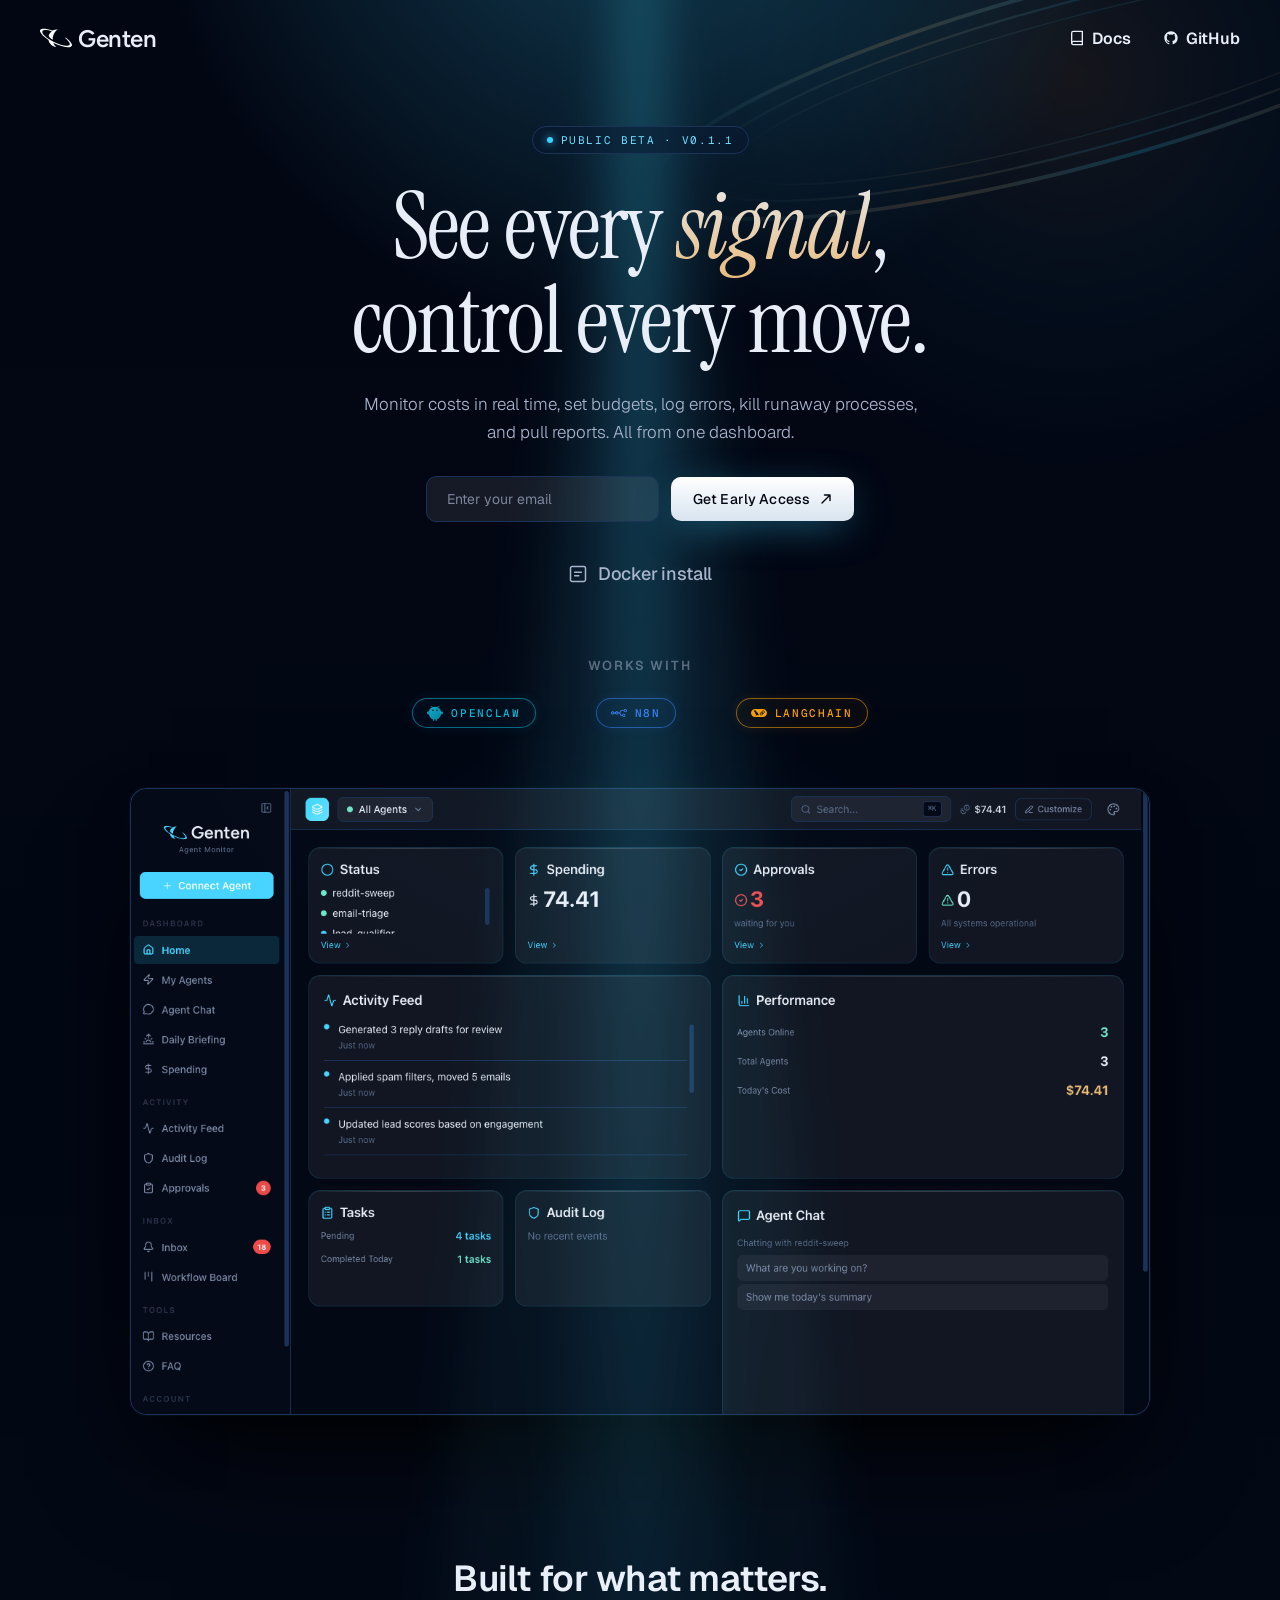
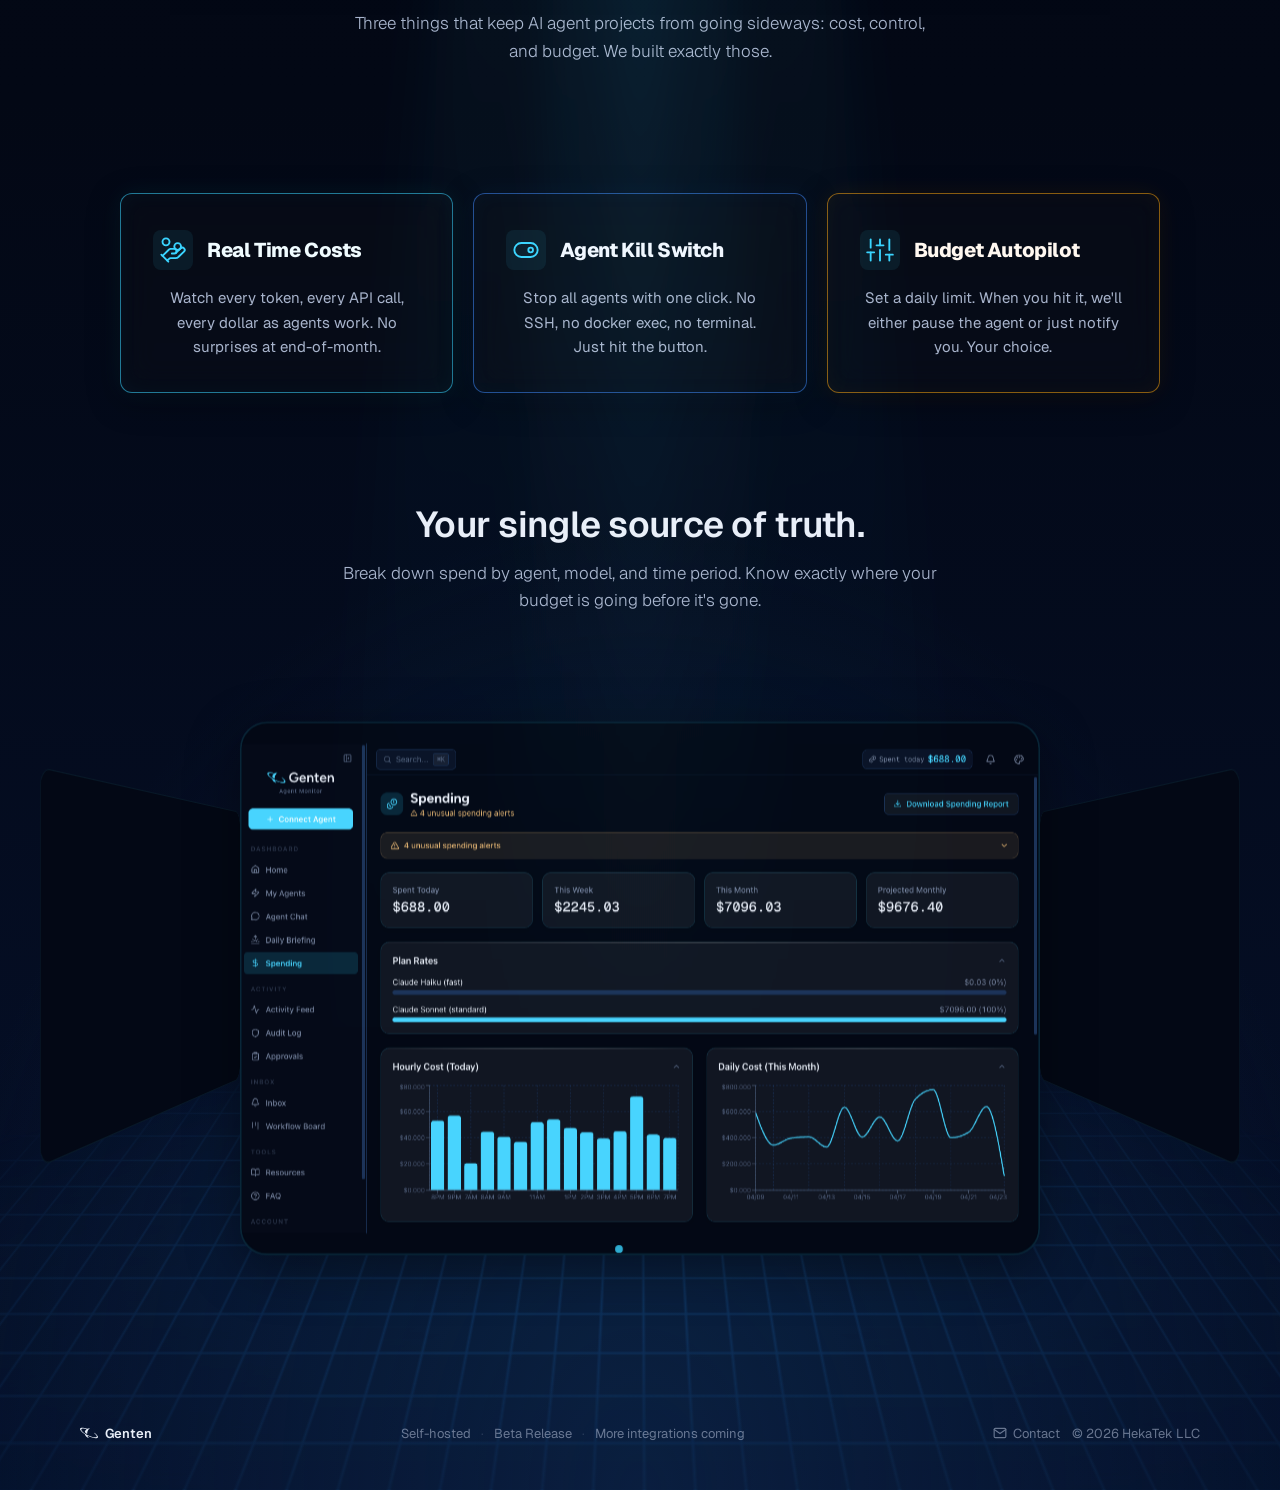
==== index.html @ 30e19d70 "Add docs page with guide picker and update navigation - Create docs.html with framework-style pill n" ====
<!doctype html>
<html lang="en">
  <head>
    <meta charset="utf-8" />
    <title>Genten | Real-Time Monitoring for AI Agents</title>
    <meta name="viewport" content="width=device-width,initial-scale=1" />
    <link rel="icon" type="image/x-icon" href="/assets/favicons/favicon.ico" />
    <link
      rel="icon"
      type="image/png"
      sizes="16x16"
      href="/assets/favicons/favicon-16x16.png"
    />
    <link
      rel="icon"
      type="image/png"
      sizes="32x32"
      href="/assets/favicons/favicon-32x32.png"
    />
    <link
      rel="apple-touch-icon"
      sizes="180x180"
      href="/assets/favicons/apple-touch-icon.png"
    />
    <link rel="preconnect" href="https://fonts.googleapis.com" />
    <link rel="preconnect" href="https://fonts.gstatic.com" crossorigin />
    <link
      href="https://fonts.googleapis.com/css2?family=Instrument+Serif:ital@0;1&family=Geist:wght@300;400;500;600;700&family=Geist+Mono:wght@400;500&family=Figtree:wght@400;500;600;700&display=swap"
      rel="stylesheet"
    />
    <link rel="stylesheet" href="grid-bg.css" />
    <link rel="stylesheet" href="style.css" />
  </head>
  <body>
    <div class="theme-switcher" role="tablist" aria-label="Color theme">
      <button data-theme="" class="active">
        <span class="swatch" style="background: #3ad4ff; color: #3ad4ff"></span
        >Midnight
      </button>
      <button data-theme="auroral">
        <span class="swatch" style="background: #6ee7c8; color: #6ee7c8"></span
        >Auroral
      </button>
      <button data-theme="solstice">
        <span class="swatch" style="background: #d99a4a; color: #d99a4a"></span
        >Solstice
      </button>
      <button data-theme="helios">
        <span class="swatch" style="background: #f5d547; color: #f5d547"></span
        >Helios
      </button>
      <button data-theme="terracotta">
        <span class="swatch" style="background: #c2542e; color: #c2542e"></span
        >Terracotta
      </button>
      <button data-theme="cassini">
        <span class="swatch" style="background: #0f2340; color: #0f2340"></span
        >Cassini
      </button>
      <span class="tw-div"></span>
      <button data-theme="cosmic">
        <span class="swatch" style="background: #a78bff; color: #a78bff"></span
        >Cosmic
      </button>
      <button data-theme="nebula">
        <span class="swatch" style="background: #f04bb8; color: #f04bb8"></span
        >Nebula
      </button>
      <button data-theme="twilight">
        <span class="swatch" style="background: #c7b5ff; color: #c7b5ff"></span
        >Twilight
      </button>
      <button data-theme="uv">
        <span class="swatch" style="background: #b026ff; color: #b026ff"></span
        >UV
      </button>
      <button data-theme="royal">
        <span class="swatch" style="background: #8a4fc8; color: #8a4fc8"></span
        >Royal
      </button>
    </div>

    <div class="stage genten-stage">
      <!-- Saturn with rings, upper right -->
      <div
        class="saturn"
        aria-hidden="true"
        style="
          opacity: var(--saturn-opacity, 0.1);
          transform: scale(var(--saturn-scale, 1));
          transform-origin: top right;
        "
      >
        <svg viewBox="0 0 800 800" fill="none">
          <defs>
            <radialGradient id="saturnBody" cx="0.42" cy="0.38" r="0.62">
              <stop offset="0%" stop-color="var(--warm)" stop-opacity="0.95" />
              <stop
                offset="55%"
                stop-color="var(--saturn-ring)"
                stop-opacity="0.55"
              />
              <stop
                offset="100%"
                stop-color="var(--saturn-ring)"
                stop-opacity="0.05"
              />
            </radialGradient>
            <radialGradient id="saturnShade" cx="0.7" cy="0.65" r="0.6">
              <stop offset="0%" stop-color="#000" stop-opacity="0.55" />
              <stop offset="100%" stop-color="#000" stop-opacity="0" />
            </radialGradient>
            <radialGradient id="saturnGlow" cx="0.5" cy="0.5" r="0.5">
              <stop offset="0%" stop-color="var(--warm)" stop-opacity="0.35" />
              <stop
                offset="60%"
                stop-color="var(--saturn-ring)"
                stop-opacity="0.12"
              />
              <stop
                offset="100%"
                stop-color="var(--saturn-ring)"
                stop-opacity="0"
              />
            </radialGradient>
            <linearGradient id="ringGrad" x1="0" x2="1" y1="0" y2="0">
              <stop
                offset="0%"
                stop-color="var(--saturn-ring)"
                stop-opacity="0"
              />
              <stop offset="30%" stop-color="var(--warm)" stop-opacity="0.75" />
              <stop
                offset="55%"
                stop-color="var(--saturn-ring)"
                stop-opacity="0.85"
              />
              <stop offset="78%" stop-color="var(--warm)" stop-opacity="0.55" />
              <stop
                offset="100%"
                stop-color="var(--saturn-ring)"
                stop-opacity="0"
              />
            </linearGradient>
            <clipPath id="ringBack">
              <rect x="0" y="0" width="800" height="400" />
            </clipPath>
            <clipPath id="ringFront">
              <rect x="0" y="400" width="800" height="400" />
            </clipPath>
          </defs>

          <!-- soft atmospheric glow behind everything -->
          <circle cx="400" cy="400" r="320" fill="url(#saturnGlow)" />

          <!-- rings only, no planet body -->
          <g
            style="
              transform: rotate(var(--ring-tilt, -22deg));
              transform-origin: 400px 400px;
            "
          >
            <ellipse
              cx="400"
              cy="400"
              rx="340"
              ry="70"
              stroke="url(#ringGrad)"
              stroke-width="3"
              fill="none"
            />
            <ellipse
              cx="400"
              cy="400"
              rx="305"
              ry="58"
              stroke="url(#ringGrad)"
              stroke-width="1.8"
              fill="none"
              opacity="0.75"
            />
            <ellipse
              cx="400"
              cy="400"
              rx="275"
              ry="46"
              stroke="url(#ringGrad)"
              stroke-width="1.2"
              fill="none"
              opacity="0.55"
            />
          </g>
        </svg>
      </div>

      <!-- Tweaks panel -->
      <div id="tweaks-panel" style="display: none">
        <div class="tw-head">
          <span>Tweaks</span>
          <span class="tw-close" id="tw-close">×</span>
        </div>
        <div class="tw-body">
          <label
            >Saturn size
            <input
              type="range"
              id="tw-saturn-scale"
              min="0.4"
              max="1.8"
              step="0.05"
            />
            <span class="tw-val" id="tw-saturn-scale-v"></span>
          </label>
          <label
            >Saturn opacity
            <input
              type="range"
              id="tw-saturn-opacity"
              min="0"
              max="1"
              step="0.05"
            />
            <span class="tw-val" id="tw-saturn-opacity-v"></span>
          </label>
          <label
            >Saturn position X
            <input type="range" id="tw-saturn-x" min="-50" max="20" step="1" />
            <span class="tw-val" id="tw-saturn-x-v"></span>
          </label>
          <label
            >Saturn position Y
            <input type="range" id="tw-saturn-y" min="-50" max="20" step="1" />
            <span class="tw-val" id="tw-saturn-y-v"></span>
          </label>
          <label
            >Ring tilt
            <input
              type="range"
              id="tw-saturn-tilt"
              min="-45"
              max="10"
              step="1"
            />
            <span class="tw-val" id="tw-saturn-tilt-v"></span>
          </label>
          <label
            >Grid density (px)
            <input type="range" id="tw-grid-size" min="14" max="48" step="2" />
            <span class="tw-val" id="tw-grid-size-v"></span>
          </label>
          <label
            >Grid glow
            <input type="range" id="tw-grid-glow" min="0" max="1" step="0.05" />
            <span class="tw-val" id="tw-grid-glow-v"></span>
          </label>
          <label
            >Light rays
            <input type="range" id="tw-rays" min="0" max="1" step="0.05" />
            <span class="tw-val" id="tw-rays-v"></span>
          </label>
          <label
            >Headline text
            <input type="text" id="tw-headline" />
          </label>
        </div>
      </div>

      <!-- Light rays from above -->
      <svg
        class="rays"
        viewBox="0 0 1400 800"
        preserveAspectRatio="none"
        aria-hidden="true"
      >
        <defs>
          <linearGradient id="ray" x1="0.5" y1="0" x2="0.5" y2="1">
            <stop
              offset="0%"
              stop-color="var(--ray-color)"
              stop-opacity="0.38"
            />
            <stop
              offset="40%"
              stop-color="var(--ray-color)"
              stop-opacity="0.18"
            />
            <stop
              offset="80%"
              stop-color="var(--ray-color)"
              stop-opacity="0.04"
            />
            <stop
              offset="100%"
              stop-color="var(--ray-color)"
              stop-opacity="0"
            />
          </linearGradient>
          <radialGradient id="raySource" cx="0.5" cy="0" r="0.35">
            <stop
              offset="0%"
              stop-color="var(--ray-color)"
              stop-opacity="0.55"
            />
            <stop
              offset="100%"
              stop-color="var(--ray-color)"
              stop-opacity="0"
            />
          </radialGradient>
          <filter id="rayBlur"><feGaussianBlur stdDeviation="22" /></filter>
        </defs>
        <!-- top-of-sky glow source -->
        <rect x="0" y="0" width="1400" height="400" fill="url(#raySource)" />
        <!-- broad beam fanning down and outward -->
        <g filter="url(#rayBlur)">
          <polygon
            points="700,-40 380,820 1020,820"
            fill="url(#ray)"
            opacity="0.75"
          />
          <polygon points="700,-40 560,820 840,820" fill="url(#ray)" />
          <polygon
            points="700,-40 660,820 740,820"
            fill="url(#ray)"
            opacity="0.9"
          />
        </g>
      </svg>

      <!-- Grid floor (from grid-bg.css) -->
      <div class="genten-horizon"></div>
      <div class="genten-floor">
        <div class="genten-floor-grid"></div>
      </div>

      <nav>
        <div class="brand">
          <span class="brand-mark">
            <svg
              role="img"
              viewBox="0 0 24 24"
              xmlns="http://www.w3.org/2000/svg"
              aria-label="Genten"
            >
              <title>Saturn</title>
              <path
                fill="currentColor"
                d="M19.039 11.459c.001.015.022.244.03.407.006.113 0 .29 0 .3.003 0 .029.023.03.024 1.428 1.17 2.943 2.767 3.204 3.94.073.325.056.618-.072.868-.152.293-.439.503-.834.638-2.046.7-6.925-.642-10.907-2.609-2.845-1.406-5.342-3.081-7.032-4.719-1.57-1.523-1.995-2.71-1.59-3.427.155-.271.42-.472.776-.609 1.299-.507 3.788-.152 6.239.579-1.16.866-1.968 2.034-2.342 3.202l-.001.007a.051.051 0 0 1-.001.006c-.115 1.07 1.434 2.47 3 3.25-.002-.006.084.032.084.026-.002-.006-.015-.109-.017-.113-.366-2.66 1.648-6.64 3.765-7.513.136-.056.254-.09.27-.095l-.273-.027c-.074-.006-.148-.013-.228-.015a7.464 7.464 0 0 0-.272-.01 6.443 6.443 0 0 0-3.4.892C5.378 5.057 2.383 4.892 1.13 5.31c-.497.167-.833.418-1 .751-.174.35-.175.79-.002 1.306.57 1.704 3.058 4.032 6.211 6.099.457 2.407 2.615 4.875 5.703 5.204l.142.015a.278.278 0 0 1 .05 0 6.618 6.618 0 0 0-.173-.132c-.955-.736-1.813-1.949-2.107-3l.185.093.143.07c4.985 2.465 10.215 3.72 12.53 2.947.519-.174.9-.418 1.075-.768.167-.335.139-.78-.029-1.278-.436-1.3-2.304-3.284-4.675-5.052a5.003 5.003 0 0 0-.145-.107"
              />
            </svg>
          </span>
          Genten
        </div>
        <button
          class="nav-hamburger"
          id="nav-hamburger"
          aria-label="Toggle menu"
          onclick="
            document.getElementById('nav-links').classList.toggle('open')
          "
        >
          <svg
            width="20"
            height="20"
            viewBox="0 0 24 24"
            fill="none"
            stroke="currentColor"
            stroke-width="2"
            stroke-linecap="round"
          >
            <line x1="3" y1="6" x2="21" y2="6" />
            <line x1="3" y1="12" x2="21" y2="12" />
            <line x1="3" y1="18" x2="21" y2="18" />
          </svg>
        </button>
        <div class="nav-links" id="nav-links">
          <a href="docs.html" class="nav-link">
            <svg
              width="16"
              height="16"
              viewBox="0 0 24 24"
              fill="none"
              stroke="currentColor"
              stroke-width="2"
              stroke-linecap="round"
              stroke-linejoin="round"
            >
              <path d="M4 19.5A2.5 2.5 0 0 1 6.5 17H20" />
              <path
                d="M6.5 2H20v20H6.5A2.5 2.5 0 0 1 4 19.5v-15A2.5 2.5 0 0 1 6.5 2z"
              />
            </svg>
            Docs
          </a>
          <a href="https://github.com/HekaTekNYC" class="nav-link">
            <svg width="16" height="16" viewBox="0 0 24 24" fill="currentColor">
              <path
                d="M12 2C6.477 2 2 6.484 2 12.017c0 4.425 2.865 8.18 6.839 9.504.5.092.682-.217.682-.483 0-.237-.008-.868-.013-1.703-2.782.605-3.369-1.343-3.369-1.343-.454-1.158-1.11-1.466-1.11-1.466-.908-.62.069-.608.069-.608 1.003.07 1.531 1.032 1.531 1.032.892 1.53 2.341 1.088 2.91.832.092-.647.35-1.088.636-1.338-2.22-.253-4.555-1.113-4.555-4.951 0-1.093.39-1.988 1.029-2.688-.103-.253-.446-1.272.098-2.65 0 0 .84-.27 2.75 1.026A9.564 9.564 0 0 1 12 6.844a9.59 9.59 0 0 1 2.504.337c1.909-1.296 2.747-1.027 2.747-1.027.546 1.379.202 2.398.1 2.651.64.7 1.028 1.595 1.028 2.688 0 3.848-2.339 4.695-4.566 4.943.359.309.678.92.678 1.855 0 1.338-.012 2.419-.012 2.747 0 .268.18.58.688.482A10.02 10.02 0 0 0 22 12.017C22 6.484 17.522 2 12 2z"
              />
            </svg>
            GitHub
          </a>
        </div>
      </nav>

      <section class="hero">
        <div class="eyebrow">
          <span class="pulse"></span>
          <span>Public Beta · v0.1.1</span>
        </div>
        <h1>See every <em>signal</em>,<br />control every move.</h1>
        <p class="sub">
          Monitor costs in real time, set budgets, log errors, kill runaway
          processes, and pull reports. All from one dashboard.
        </p>
        <div class="cta-row" id="waitlist">
          <form class="waitlist-form" onsubmit="handleWaitlistSubmit(event)">
            <div class="waitlist-row">
              <input
                type="email"
                placeholder="Enter your email"
                required
                class="waitlist-input"
                id="waitlist-email"
              />
              <button type="submit" class="btn btn-primary">
                Get Early Access
                <svg width="12" height="12" viewBox="0 0 12 12" fill="none">
                  <path
                    d="M2 10L10 2M10 2H4.5M10 2V7.5"
                    stroke="currentColor"
                    stroke-width="1.4"
                    stroke-linecap="round"
                  />
                </svg>
              </button>
            </div>
            <a href="/install/" class="btn-secondary-install">
              <svg
                width="14"
                height="14"
                viewBox="0 0 24 24"
                fill="none"
                stroke="currentColor"
                stroke-width="1.8"
                stroke-linecap="round"
                stroke-linejoin="round"
              >
                <rect x="3" y="3" width="18" height="18" rx="2" />
                <path d="M8 10h8M8 14h5" />
              </svg>
              Docker install
            </a>
          </form>
        </div>

        <!-- Frameworks -->
        <div class="frameworks">
          <p class="frameworks-label">WORKS WITH</p>
          <div class="frameworks-pills">
            <div class="framework-pill framework-pill--cyan">
              <svg
                class="framework-pill-icon"
                viewBox="0 0 24 24"
                xmlns="http://www.w3.org/2000/svg"
              >
                <defs>
                  <linearGradient
                    gradientUnits="userSpaceOnUse"
                    id="claw-g0"
                    x1="-.659"
                    x2="27.023"
                    y1=".458"
                    y2="22.855"
                  >
                    <stop stop-color="var(--claw-start, #FF4D4D)" />
                    <stop offset="1" stop-color="var(--claw-end, #991B1B)" />
                  </linearGradient>
                  <linearGradient
                    gradientUnits="userSpaceOnUse"
                    id="claw-g1"
                    x1="0"
                    x2="4.311"
                    y1="9.672"
                    y2="14.949"
                  >
                    <stop stop-color="var(--claw-start, #FF4D4D)" />
                    <stop offset="1" stop-color="var(--claw-end, #991B1B)" />
                  </linearGradient>
                  <linearGradient
                    gradientUnits="userSpaceOnUse"
                    id="claw-g2"
                    x1="19.385"
                    x2="24.399"
                    y1="9.953"
                    y2="14.462"
                  >
                    <stop stop-color="var(--claw-start, #FF4D4D)" />
                    <stop offset="1" stop-color="var(--claw-end, #991B1B)" />
                  </linearGradient>
                </defs>
                <path
                  d="M12 2.568c-6.33 0-9.495 5.275-9.495 9.495 0 4.22 3.165 8.44 6.33 9.494v2.11h2.11v-2.11s1.055.422 2.11 0v2.11h2.11v-2.11c3.165-1.055 6.33-5.274 6.33-9.494S18.33 2.568 12 2.568z"
                  fill="url(#claw-g0)"
                />
                <path
                  d="M3.56 9.953C.396 8.898-.66 11.008.396 13.118c1.055 2.11 3.164 1.055 4.22-1.055.632-1.477 0-2.11-1.056-2.11z"
                  fill="url(#claw-g1)"
                />
                <path
                  d="M20.44 9.953c3.164-1.055 4.22 1.055 3.164 3.165-1.055 2.11-3.164 1.055-4.22-1.055-.632-1.477 0-2.11 1.056-2.11z"
                  fill="url(#claw-g2)"
                />
                <path
                  d="M5.507 1.875c.476-.285 1.036-.233 1.615.037.577.27 1.223.774 1.937 1.488a.316.316 0 01-.447.447c-.693-.693-1.279-1.138-1.757-1.361-.475-.222-.795-.205-1.022-.069a.317.317 0 01-.326-.542zM16.877 1.913c.58-.27 1.14-.323 1.616-.038a.317.317 0 01-.326.542c-.227-.136-.547-.153-1.022.069-.478.223-1.064.668-1.756 1.361a.316.316 0 11-.448-.447c.714-.714 1.36-1.218 1.936-1.487z"
                  fill="var(--claw-start, #FF4D4D)"
                />
                <path
                  d="M8.835 9.109a1.266 1.266 0 100-2.532 1.266 1.266 0 000 2.532zM15.165 9.109a1.266 1.266 0 100-2.532 1.266 1.266 0 000 2.532z"
                  fill="#050810"
                />
                <path
                  d="M9.046 8.16a.527.527 0 100-1.056.527.527 0 000 1.055zM15.376 8.16a.527.527 0 100-1.055.527.527 0 000 1.054z"
                  fill="#00E5CC"
                />
              </svg>
              <span>OpenClaw</span>
            </div>
            <div class="framework-pill framework-pill--blue">
              <svg
                class="framework-pill-icon"
                viewBox="0 0 24 24"
                fill="currentColor"
                xmlns="http://www.w3.org/2000/svg"
              >
                <path
                  fill-rule="evenodd"
                  clip-rule="evenodd"
                  d="M24 8.4c0 1.325-1.102 2.4-2.462 2.4-1.146 0-2.11-.765-2.384-1.8h-3.436c-.602 0-1.115.424-1.214 1.003l-.101.592a2.38 2.38 0 01-.8 1.405c.412.354.704.844.8 1.405l.1.592A1.222 1.222 0 0015.719 15h.975c.273-1.035 1.237-1.8 2.384-1.8 1.36 0 2.461 1.075 2.461 2.4S20.436 18 19.078 18c-1.147 0-2.11-.765-2.384-1.8h-.975c-1.204 0-2.23-.848-2.428-2.005l-.101-.592a1.222 1.222 0 00-1.214-1.003H10.97c-.308.984-1.246 1.7-2.356 1.7-1.11 0-2.048-.716-2.355-1.7H4.817c-.308.984-1.246 1.7-2.355 1.7C1.102 14.3 0 13.225 0 11.9s1.102-2.4 2.462-2.4c1.183 0 2.172.815 2.408 1.9h1.337c.236-1.085 1.225-1.9 2.408-1.9 1.184 0 2.172.815 2.408 1.9h.952c.601 0 1.115-.424 1.213-1.003l.102-.592c.198-1.157 1.225-2.005 2.428-2.005h3.436c.274-1.035 1.238-1.8 2.384-1.8C22.898 6 24 7.075 24 8.4zm-1.23 0c0 .663-.552 1.2-1.232 1.2-.68 0-1.23-.537-1.23-1.2 0-.663.55-1.2 1.23-1.2.68 0 1.231.537 1.231 1.2zM2.461 13.1c.68 0 1.23-.537 1.23-1.2 0-.663-.55-1.2-1.23-1.2-.68 0-1.231.537-1.231 1.2 0 .663.55 1.2 1.23 1.2zm6.153 0c.68 0 1.231-.537 1.231-1.2 0-.663-.55-1.2-1.23-1.2-.68 0-1.231.537-1.231 1.2 0 .663.55 1.2 1.23 1.2zm10.462 3.7c.68 0 1.23-.537 1.23-1.2 0-.663-.55-1.2-1.23-1.2-.68 0-1.23.537-1.23 1.2 0 .663.55 1.2 1.23 1.2z"
                />
              </svg>
              <span>n8n</span>
            </div>
            <div class="framework-pill framework-pill--amber">
              <svg
                class="framework-pill-icon"
                viewBox="0 0 24 24"
                fill="currentColor"
                xmlns="http://www.w3.org/2000/svg"
              >
                <path
                  d="M6.0988 5.9175C2.7359 5.9175 0 8.6462 0 12s2.736 6.0825 6.0988 6.0825h11.8024C21.2641 18.0825 24 15.3538 24 12s-2.736-6.0825-6.0988-6.0825ZM5.9774 7.851c0.493 0.0124 1.02 0.2496 1.273 0.6228 0.3673 0.4592 0.4778 1.0668 0.8944 1.4932 0.5604 0.6118 1.199 1.1505 1.7161 1.802 0.4892 0.5954 0.8386 1.2937 1.1436 1.9975 0.1244 0.2335 0.1257 0.5202 0.31 0.7197 0.0908 0.1204 0.5346 0.4483 0.4383 0.5645 0.0555 0.1204 0.4702 0.286 0.3263 0.4027-0.1944 0.04-0.4129 0.0476-0.5616-0.1074-0.0549 0.126-0.183 0.0596-0.2819 0.0432a4 4 0 0 0-0.025 0.0736c-0.3288 0.0219-0.5754-0.3126-0.732-0.565-0.3111-0.168-0.6642-0.2702-0.982-0.446-0.0182 0.2895 0.0452 0.6485-0.231 0.8353-0.014 0.5565 0.8436 0.0656 0.9222 0.4804-0.061 0.0067-0.1286-0.0095-0.1774 0.0373-0.2239 0.2172-0.4805-0.1645-0.7385-0.007-0.3464 0.174-0.3808 0.3161-0.8096 0.352-0.0237-0.0359-0.0143-0.0592 0.0059-0.0811 0.1207-0.1399 0.1295-0.3046 0.3356-0.3643-0.2122-0.0334-0.3899 0.0833-0.5686 0.1757-0.2323 0.095-0.2304-0.2141-0.5878 0.0164-0.0396-0.0322-0.0208-0.0615 0.0018-0.0864 0.0908-0.1107 0.2102-0.127 0.345-0.1208-0.663-0.3686-0.9751 0.4507-1.2813 0.0432-0.092 0.0243-0.1265 0.1068-0.1845 0.1652-0.05-0.0548-0.0123-0.1212-0.0099-0.1857-0.0598-0.028-0.1356-0.041-0.1179-0.1366-0.1171-0.0395-0.1988 0.0295-0.286 0.0952-0.0787-0.0608 0.0532-0.1492 0.0776-0.2125 0.0702-0.1216 0.23-0.025 0.3111-0.1126 0.2306-0.1308 0.552 0.0814 0.8155 0.0455 0.203 0.0255 0.4544-0.1825 0.3526-0.39-0.2171-0.2767-0.179-0.6386-0.1839-0.9695-0.0268-0.1929-0.491-0.4382-0.6252-0.6462-0.1659-0.1873-0.295-0.4047-0.4243-0.6182-0.4666-0.9008-0.3198-2.0584-0.9077-2.8947-0.266 0.1466-0.6125 0.0774-0.8418-0.119-0.1238 0.1125-0.1292 0.2598-0.139 0.4161-0.297-0.2962-0.2593-0.8559-0.022-1.1855 0.0969-0.1302 0.2127-0.2373 0.342-0.3316 0.0292-0.0213 0.0391-0.0419 0.0385-0.0747 0.1174-0.5267 0.5764-0.7391 1.0694-0.7267m12.4071 0.46c0.5575 0 1.0806 0.2159 1.474 0.6082s0.61 0.9145 0.61 1.4704c0 0.556-0.2167 1.078-0.61 1.4698v0.0006l-0.902 0.8995a2.08 2.08 0 0 1-0.8597 0.5166l-0.0164 0.0047-0.0058 0.0164a2.05 2.05 0 0 1-0.474 0.7308l-0.9018 0.8995c-0.3934 0.3924-0.917 0.6083-1.4745 0.6083s-1.0806-0.216-1.474-0.6083c-0.813-0.8107-0.813-2.1294 0-2.9402l0.9019-0.8995a2.056 2.056 0 0 1 0.858-0.5143l0.017-0.0053 0.0058-0.0158a2.07 2.07 0 0 1 0.4752-0.7337l0.9018-0.8995c0.3934-0.3924 0.9171-0.6083 1.4745-0.6083zm0 0.8965a1.18 1.18 0 0 0-0.8388 0.3462l-0.9018 0.8995a1.181 1.181 0 0 0-0.3427 0.9252l0.0053 0.0572c0.0323 0.2652 0.149 0.5044 0.3374 0.6917 0.13 0.1296 0.2733 0.2114 0.4471 0.2686a0.9 0.9 0 0 1 0.014 0.1582 0.884 0.884 0 0 1-0.2609 0.6304l-0.0554 0.0554c-0.3013-0.1028-0.5525-0.253-0.7794-0.4792a2.06 2.06 0 0 1-0.5761-1.0968l-0.0099-0.0578-0.0461 0.0368a1.1 1.1 0 0 0-0.0876 0.0794l-0.9024 0.8995c-0.4623 0.461-0.4623 1.212 0 1.673 0.2311 0.2305 0.535 0.346 0.8394 0.3461 0.3043 0 0.6077-0.1156 0.8388-0.3462l0.9019-0.8995c0.4623-0.461 0.4623-1.2113 0-1.673a1.17 1.17 0 0 0-0.4367-0.2749 1 1 0 0 1-0.014-0.1611c0-0.2591 0.1023-0.505 0.2901-0.6923 0.3019 0.1028 0.57 0.2694 0.7962 0.495 0.3007 0.2999 0.4994 0.679 0.5756 1.0968l0.0105 0.0578 0.0455-0.0373a1.1 1.1 0 0 0 0.0887-0.0794l0.902-0.8996c0.4622-0.461 0.4628-1.2124 0-1.6735a1.18 1.18 0 0 0-0.8395-0.3462Zm-9.973 5.1567-0.0006 0.0006c-0.0793 0.3078-0.1048 0.8318-0.506 0.847-0.033 0.1776 0.1228 0.2445 0.2655 0.1874 0.141-0.0645 0.2081 0.0508 0.2557 0.1657 0.2177 0.0317 0.5394-0.0725 0.5516-0.3298-0.325-0.1867-0.4253-0.5418-0.5662-0.8709"
                />
              </svg>
              <span>LangChain</span>
            </div>
          </div>
        </div>
      </section>

      <!-- Dashboard Section -->
      <section class="dashboard-section fade-up">
        <div class="dashboard-wrap">
          <div class="dashboard">
            <img
              src="/assets/images/genten-home.png"
              alt="Genten Dashboard"
              style="
                width: 100%;
                height: auto;
                display: block;
                border-radius: 16px;
              "
            />
          </div>
        </div>
      </section>

      <!-- Features Section -->
      <section class="integrations-section fade-up">
        <h2>Built for what matters.</h2>
        <p class="section-sub">
          Three things that keep AI agent projects from going sideways: cost,
          control, and budget. We built exactly those.
        </p>

        <!-- Features -->
        <section class="features">
          <div class="features-inner">
            <div class="feature-card fade-up">
              <div class="feature-card-header">
                <div class="feature-card-icon">
                  <svg
                    width="28"
                    height="28"
                    viewBox="0 0 24 24"
                    fill="none"
                    stroke="currentColor"
                    stroke-width="1.6"
                    stroke-linecap="round"
                    stroke-linejoin="round"
                  >
                    <path
                      d="M11 15h2a2 2 0 1 0 0-4h-3c-.6 0-1.1.2-1.4.6L3 17"
                    />
                    <path
                      d="m7 21 1.6-1.4c.3-.4.8-.6 1.4-.6h4c1.1 0 2.1-.4 2.8-1.2l4.6-4.4a2 2 0 0 0-2.75-2.91l-4.2 3.9"
                    />
                    <path d="m2 16 6 6" />
                    <circle cx="16" cy="9" r="2.9" />
                    <circle cx="6" cy="5" r="3" />
                  </svg>
                </div>
                <h3>Real Time Costs</h3>
              </div>
              <p>
                Watch every token, every API call, every dollar as agents work.
                No surprises at end-of-month.
              </p>
            </div>
            <div class="feature-card fade-up">
              <div class="feature-card-header">
                <div class="feature-card-icon">
                  <svg
                    width="28"
                    height="28"
                    viewBox="0 0 24 24"
                    fill="none"
                    stroke="currentColor"
                    stroke-width="1.6"
                    stroke-linecap="round"
                    stroke-linejoin="round"
                  >
                    <rect width="20" height="12" x="2" y="6" rx="6" ry="6" />
                    <circle cx="16" cy="12" r="2" />
                  </svg>
                </div>
                <h3>Agent Kill Switch</h3>
              </div>
              <p>
                Stop all agents with one click. No SSH, no docker exec, no
                terminal. Just hit the button.
              </p>
            </div>
            <div class="feature-card fade-up">
              <div class="feature-card-header">
                <div class="feature-card-icon">
                  <svg
                    width="28"
                    height="28"
                    viewBox="0 0 24 24"
                    fill="none"
                    stroke="currentColor"
                    stroke-width="1.6"
                    stroke-linecap="round"
                    stroke-linejoin="round"
                  >
                    <line x1="4" y1="21" x2="4" y2="14" />
                    <line x1="4" y1="10" x2="4" y2="3" />
                    <line x1="12" y1="21" x2="12" y2="12" />
                    <line x1="12" y1="8" x2="12" y2="3" />
                    <line x1="20" y1="21" x2="20" y2="16" />
                    <line x1="20" y1="12" x2="20" y2="3" />
                    <line x1="1" y1="14" x2="7" y2="14" />
                    <line x1="9" y1="8" x2="15" y2="8" />
                    <line x1="17" y1="16" x2="23" y2="16" />
                  </svg>
                </div>
                <h3>Budget Autopilot</h3>
              </div>
              <p>
                Set a daily limit. When you hit it, we'll either pause the agent
                or just notify you. Your choice.
              </p>
            </div>
          </div>
        </section>
      </section>

      <!-- Spending Section + Carousel -->
      <section class="dashboard-section fade-up">
        <h2>Your single source of truth.</h2>
        <p class="section-sub">
          Break down spend by agent, model, and time period. Know exactly where
          your budget is going before it's gone.
        </p>
      </section>

      <!-- 3D Turntable Carousel -->
      <section class="turntable-section fade-up">
        <div class="turntable-scene">
          <div class="turntable" id="turntable">
            <div class="turntable-card" data-pos="0">
              <div class="turntable-face">
                <img
                  src="/assets/images/spending.png"
                  alt="Spending Dashboard"
                  style="
                    width: 100%;
                    height: 100%;
                    object-fit: contain;
                    border-radius: 16px;
                    display: block;
                    background: #030815;
                  "
                />
              </div>
            </div>
            <div class="turntable-card" data-pos="1">
              <div class="turntable-face">
                <div class="turntable-placeholder">
                  <svg
                    width="36"
                    height="36"
                    viewBox="0 0 24 24"
                    fill="none"
                    stroke="currentColor"
                    stroke-width="1.5"
                    stroke-linecap="round"
                    stroke-linejoin="round"
                  >
                    <polyline points="22 12 18 12 15 21 9 3 6 12 2 12" />
                  </svg>
                  <span>Cost Monitor</span>
                </div>
              </div>
            </div>
            <div class="turntable-card" data-pos="2">
              <div class="turntable-face">
                <div class="turntable-placeholder">
                  <svg
                    width="36"
                    height="36"
                    viewBox="0 0 24 24"
                    fill="none"
                    stroke="currentColor"
                    stroke-width="1.5"
                    stroke-linecap="round"
                    stroke-linejoin="round"
                  >
                    <rect width="20" height="12" x="2" y="6" rx="6" />
                    <circle cx="16" cy="12" r="2" />
                  </svg>
                  <span>Kill Switch</span>
                </div>
              </div>
            </div>
            <div class="turntable-card" data-pos="3">
              <div class="turntable-face">
                <div class="turntable-placeholder">
                  <svg
                    width="36"
                    height="36"
                    viewBox="0 0 24 24"
                    fill="none"
                    stroke="currentColor"
                    stroke-width="1.5"
                    stroke-linecap="round"
                    stroke-linejoin="round"
                  >
                    <path
                      d="M19 5c-1.5 0-2.8 1.4-3 2-3.5-1.5-11-.3-11 5 0 1.8 0 3 2 4.5V20h4v-2h3v2h4v-4c1-.5 1.7-1 2-2h2v-4h-2c0-1-.5-1.8-1-2.5V5z"
                    />
                  </svg>
                  <span>Budgets</span>
                </div>
              </div>
            </div>
          </div>
        </div>
        <div class="turntable-dots" id="turntable-dots">
          <span class="turntable-dot active"></span>
          <span class="turntable-dot"></span>
          <span class="turntable-dot"></span>
          <span class="turntable-dot"></span>
        </div>
      </section>

      <footer class="footer">
        <span class="footer-brand">
          <svg
            width="18"
            height="18"
            viewBox="0 0 24 24"
            xmlns="http://www.w3.org/2000/svg"
            style="flex-shrink: 0"
          >
            <path
              fill="currentColor"
              d="M19.039 11.459c.001.015.022.244.03.407.006.113 0 .29 0 .3.003 0 .029.023.03.024 1.428 1.17 2.943 2.767 3.204 3.94.073.325.056.618-.072.868-.152.293-.439.503-.834.638-2.046.7-6.925-.642-10.907-2.609-2.845-1.406-5.342-3.081-7.032-4.719-1.57-1.523-1.995-2.71-1.59-3.427.155-.271.42-.472.776-.609 1.299-.507 3.788-.152 6.239.579-1.16.866-1.968 2.034-2.342 3.202l-.001.007a.051.051 0 0 1-.001.006c-.115 1.07 1.434 2.47 3 3.25-.002-.006.084.032.084.026-.002-.006-.015-.109-.017-.113-.366-2.66 1.648-6.64 3.765-7.513.136-.056.254-.09.27-.095l-.273-.027c-.074-.006-.148-.013-.228-.015a7.464 7.464 0 0 0-.272-.01 6.443 6.443 0 0 0-3.4.892C5.378 5.057 2.383 4.892 1.13 5.31c-.497.167-.833.418-1 .751-.174.35-.175.79-.002 1.306.57 1.704 3.058 4.032 6.211 6.099.457 2.407 2.615 4.875 5.703 5.204l.142.015a.278.278 0 0 1 .05 0 6.618 6.618 0 0 0-.173-.132c-.955-.736-1.813-1.949-2.107-3l.185.093.143.07c4.985 2.465 10.215 3.72 12.53 2.947.519-.174.9-.418 1.075-.768.167-.335.139-.78-.029-1.278-.436-1.3-2.304-3.284-4.675-5.052a5.003 5.003 0 0 0-.145-.107"
            />
          </svg>
          Genten
        </span>
        <div class="footer-center">
          <span class="footer-proof-item">Self-hosted</span>
          <span class="proof-divider">·</span>
          <span class="footer-proof-item">Beta Release</span>
          <span class="proof-divider">·</span>
          <span class="footer-proof-item">More integrations coming</span>
        </div>
        <span class="footer-copyright">
          <a href="mailto:help@genten.io" class="footer-contact">
            <svg
              width="14"
              height="14"
              viewBox="0 0 24 24"
              fill="none"
              stroke="currentColor"
              stroke-width="2"
              stroke-linecap="round"
              stroke-linejoin="round"
              style="flex-shrink: 0"
            >
              <path
                d="M4 4h16c1.1 0 2 .9 2 2v12c0 1.1-.9 2-2 2H4c-1.1 0-2-.9-2-2V6c0-1.1.9-2 2-2z"
              />
              <polyline points="22,6 12,13 2,6" />
            </svg>
            Contact
          </a>
          © 2026 HekaTek LLC
        </span>
      </footer>
    </div>

    <!-- Source selection modal -->
    <div
      class="waitlist-modal-overlay"
      id="source-modal-overlay"
      onclick="closeSourceModal(event)"
    >
      <div class="waitlist-modal" onclick="event.stopPropagation()">
        <div class="waitlist-modal-title">One more thing</div>
        <div class="waitlist-modal-subtitle" style="margin-bottom: 24px">
          How did you hear about us?
        </div>
        <div class="source-options">
          <button class="source-option" data-value="Twitter/X">
            Twitter/X
          </button>
          <button class="source-option" data-value="LinkedIn">LinkedIn</button>
          <button class="source-option" data-value="Google Search">
            Google Search
          </button>
          <button class="source-option" data-value="Friend/Colleague">
            Friend/Colleague
          </button>
          <button class="source-option" data-value="Reddit">Reddit</button>
          <button class="source-option" data-value="The Multiverse">
            The Multiverse
          </button>
          <button class="source-option" data-value="Discord">Discord</button>
          <button class="source-option" data-value="Other">Other</button>
        </div>
      </div>
    </div>

    <!-- Waitlist confirmation modal -->
    <div
      class="waitlist-modal-overlay"
      id="waitlist-modal-overlay"
      onclick="closeWaitlistModal(event)"
    >
      <div class="waitlist-modal" onclick="event.stopPropagation()">
        <button
          class="waitlist-modal-close"
          onclick="closeWaitlistModal()"
          aria-label="Close"
        >
          ×
        </button>
        <div class="waitlist-modal-title">You're in.</div>
        <div class="waitlist-modal-subtitle">
          We'll reach out when Genten is ready. One email. No spam.
        </div>
      </div>
    </div>

    <script>
      let pendingEmail = ""

      // Waitlist form handler - just stores email and shows source modal
      async function handleWaitlistSubmit(event) {
        event.preventDefault()
        const form = event.target
        const emailInput = form.querySelector('input[type="email"]')
        const email = emailInput.value.trim()

        if (!email) return

        // Store email temporarily
        pendingEmail = email

        // Show source selection modal
        const sourceModal = document.getElementById("source-modal-overlay")
        sourceModal.classList.add("show")
      }

      // Handle source selection
      document.addEventListener("DOMContentLoaded", function () {
        const sourceOptions = document.querySelectorAll(".source-option")

        sourceOptions.forEach(option => {
          option.addEventListener("click", function () {
            const source = this.getAttribute("data-value")

            if (!pendingEmail) return

            // Close source modal
            const sourceModal = document.getElementById("source-modal-overlay")
            sourceModal.classList.remove("show")

            // Show confirmation modal immediately
            const confirmModal = document.getElementById(
              "waitlist-modal-overlay",
            )
            confirmModal.classList.add("show")

            // Send to Google Sheets in background (no await for instant UX)
            fetch(
              "https://script.google.com/macros/s/AKfycbwNUi6xKG_l1gHSt2Df2k5i-qvwGi2XUT68dWglXVYFn-7rMNOzX3DknAZcvCIEqAj8/exec",
              {
                method: "POST",
                mode: "no-cors",
                headers: {
                  "Content-Type": "application/json",
                },
                body: JSON.stringify({
                  email: pendingEmail,
                  source: source,
                }),
              },
            ).catch(error => {
              console.error("Waitlist signup error:", error)
            })

            // Clear form
            document.getElementById("waitlist-email").value = ""
            pendingEmail = ""
          })
        })
      })

      // Close source modal
      function closeSourceModal(event) {
        if (event && event.target.id !== "source-modal-overlay") {
          return
        }
        const modal = document.getElementById("source-modal-overlay")
        modal.classList.remove("show")
        // Clear pending email if they close without selecting
        pendingEmail = ""
      }

      // Close waitlist modal
      function closeWaitlistModal(event) {
        if (
          event &&
          event.target.id !== "waitlist-modal-overlay" &&
          event.target.className !== "waitlist-modal-close"
        ) {
          return
        }
        const modal = document.getElementById("waitlist-modal-overlay")
        modal.classList.remove("show")
      }

      // Tweakable defaults — host rewrites this block on save
      const TWEAK_DEFAULTS = /*EDITMODE-BEGIN*/ {
        saturnScale: 1,
        saturnOpacity: 0.25,
        saturnX: 0,
        saturnY: -2,
        saturnTilt: -15,
        gridSize: 18,
        gridGlow: 1.8,
        rays: 0.5,
        headline: "See every <em>signal</em>,<br/>control every move.",
      } /*EDITMODE-END*/

      const root = document.documentElement

      function applyTweaks(t) {
        root.style.setProperty("--saturn-scale", t.saturnScale)
        root.style.setProperty("--saturn-opacity", t.saturnOpacity)
        root.style.setProperty("--saturn-x", t.saturnX)
        root.style.setProperty("--saturn-y", t.saturnY)
        root.style.setProperty("--ring-tilt", t.saturnTilt + "deg")
        root.style.setProperty("--grid-size", t.gridSize + "px")
        root.style.setProperty("--grid-glow", t.gridGlow)
        root.style.setProperty("--rays-opacity", t.rays)
        const h1 = document.querySelector(".hero h1")
        if (h1 && h1.innerHTML !== t.headline) h1.innerHTML = t.headline
      }

      const tweaks = {...TWEAK_DEFAULTS}
      applyTweaks(tweaks)

      // theme switcher (existing)
      const buttons = document.querySelectorAll(".theme-switcher button")
      const saved = localStorage.getItem("genten-theme") || ""
      if (saved) root.setAttribute("data-theme", saved)
      buttons.forEach(b => {
        if ((b.getAttribute("data-theme") || "") === saved) {
          buttons.forEach(x => x.classList.remove("active"))
          b.classList.add("active")
        }
        b.addEventListener("click", () => {
          const t = b.getAttribute("data-theme") || ""
          if (t) root.setAttribute("data-theme", t)
          else root.removeAttribute("data-theme")
          localStorage.setItem("genten-theme", t)
          buttons.forEach(x => x.classList.remove("active"))
          b.classList.add("active")
        })
      })

      // Tweaks panel wiring
      const panel = document.getElementById("tweaks-panel")
      const fields = [
        {
          id: "tw-saturn-scale",
          key: "saturnScale",
          fmt: v => (+v).toFixed(2) + "×",
        },
        {
          id: "tw-saturn-opacity",
          key: "saturnOpacity",
          fmt: v => (+v).toFixed(2),
        },
        {id: "tw-saturn-x", key: "saturnX", fmt: v => v + "vw"},
        {id: "tw-saturn-y", key: "saturnY", fmt: v => v + "vw"},
        {id: "tw-saturn-tilt", key: "saturnTilt", fmt: v => v + "°"},
        {id: "tw-grid-size", key: "gridSize", fmt: v => v + "px"},
        {id: "tw-grid-glow", key: "gridGlow", fmt: v => (+v).toFixed(2)},
        {id: "tw-rays", key: "rays", fmt: v => (+v).toFixed(2)},
      ]

      function syncInputsFromState() {
        for (const f of fields) {
          const el = document.getElementById(f.id)
          const vl = document.getElementById(f.id + "-v")
          if (!el) continue
          el.value = tweaks[f.key]
          if (vl) vl.textContent = f.fmt(tweaks[f.key])
        }
        const h = document.getElementById("tw-headline")
        if (h) h.value = tweaks.headline
      }
      syncInputsFromState()

      for (const f of fields) {
        const el = document.getElementById(f.id)
        const vl = document.getElementById(f.id + "-v")
        if (!el) continue
        el.addEventListener("input", () => {
          tweaks[f.key] = parseFloat(el.value)
          if (vl) vl.textContent = f.fmt(tweaks[f.key])
          applyTweaks(tweaks)
          persist({[f.key]: tweaks[f.key]})
        })
      }
      const htxt = document.getElementById("tw-headline")
      if (htxt)
        htxt.addEventListener("input", () => {
          tweaks.headline = htxt.value
          applyTweaks(tweaks)
          persist({headline: tweaks.headline})
        })

      let persistTimer
      function persist(edits) {
        clearTimeout(persistTimer)
        persistTimer = setTimeout(() => {
          window.parent.postMessage({type: "__edit_mode_set_keys", edits}, "*")
        }, 200)
      }

      document.getElementById("tw-close").addEventListener("click", () => {
        panel.style.display = "none"
      })

      // Edit-mode protocol
      window.addEventListener("message", ev => {
        const d = ev.data
        if (!d || typeof d !== "object") return
        if (d.type === "__activate_edit_mode") {
          panel.style.display = "block"
        } else if (d.type === "__deactivate_edit_mode") {
          panel.style.display = "none"
        }
      })
      window.parent.postMessage({type: "__edit_mode_available"}, "*")
    </script>
    <script>
      // 3D Turntable Carousel
      ;(function () {
        const turntable = document.getElementById("turntable")
        const dots = document.querySelectorAll(".turntable-dot")
        const cards = document.querySelectorAll(".turntable-card")
        let current = 0

        function rotateTo(index) {
          current = ((index % 4) + 4) % 4
          turntable.style.transform = `translate(-50%, -50%) rotateY(${-current * 90}deg)`
          dots.forEach((d, i) => d.classList.toggle("active", i === current))
        }

        cards.forEach((card, i) => {
          card.addEventListener("click", () => rotateTo(i))
        })

        dots.forEach((dot, i) => {
          dot.addEventListener("click", () => rotateTo(i))
        })
      })()

      const observer = new IntersectionObserver(
        entries => {
          entries.forEach(entry => {
            if (entry.isIntersecting) {
              setTimeout(() => {
                entry.target.classList.add("visible")
              }, 80)
              observer.unobserve(entry.target)
            }
          })
        },
        {threshold: 0.15, rootMargin: "0px 0px -60px 0px"},
      )

      document.querySelectorAll(".fade-up").forEach(el => observer.observe(el))
    </script>
  </body>
</html>
---- grid-bg.css ----
/* Shared grid-floor backdrop — matches reference screenshot
   Deep navy-black top, cyan dot grid floor receding to horizon */

.genten-stage {
  position: relative;
  background:
    radial-gradient(
      ellipse 80% 45% at 50% 100%,
      var(--grid-halo, #0a1d3d) 0%,
      transparent 70%
    ),
    linear-gradient(
      180deg,
      var(--bg-top, #020613) 0%,
      var(--bg-mid, #030815) 55%,
      var(--bg-bot, #05102a) 100%
    );
  overflow: hidden;
  isolation: isolate;
}

/* receding dot-grid floor */
.genten-floor {
  position: absolute;
  left: 50%;
  bottom: 0;
  transform: translateX(-50%);
  width: 260vw;
  height: 62vh;
  perspective: 900px;
  perspective-origin: 50% -20%;
  pointer-events: none;
  z-index: 1;
  /* curved bowl silhouette */
  border-radius: 50% 50% 0 0 / 20% 20% 0 0;
  overflow: hidden;
}
.genten-floor::before {
  display: none;
}
.genten-floor-grid {
  position: absolute;
  inset: -20% -10% 0 -10%;
  transform: rotateX(68deg) translateZ(0);
  transform-origin: 50% 0%;
  /* grid lines only */
  background-image:
    linear-gradient(to right, var(--grid-line, #3af2ffff) 1.5px, transparent 1.5px),
    linear-gradient(to bottom, var(--grid-line, #3afcffff) 1.5px, transparent 1.5px);
  background-size:
    var(--grid-size, 40px) var(--grid-size, 40px),
    var(--grid-size, 40px) var(--grid-size, 40px);
  /* semicircular horizon fadeout + curved dome falloff */
  mask-image:
    radial-gradient(
      ellipse 20% 80% at 50% 100%,
      #000 0%,
      #000 20%,
      transparent 60%
    ),
    radial-gradient(
      ellipse 90% 120% at 50% -10%,
      #000 0%,
      #000 40%,
      transparent 92%
    );
  mask-composite: intersect;
  -webkit-mask-image:
    radial-gradient(
      ellipse 20% 80% at 50% 100%,
      #000 0%,
      #000 20%,
      transparent 60%
    ),
    radial-gradient(
      ellipse 90% 120% at 50% -10%,
      #000 0%,
      #000 40%,
      transparent 92%
    );
  -webkit-mask-composite: source-in;
  filter: drop-shadow(
    0 0 calc(var(--grid-glow, 1) * 4px) var(--grid-dot, #3af2ffdd)
  );
  opacity: calc(0.45 + var(--grid-glow, 1) * 0.35);
}

/* horizon line */
.genten-horizon {
  display: none;
}
---- style.css ----
:root {
  --ink: #02050f;
  --text: #e8eef8;
  --muted: #a8b4cc;
  --accent: #3ad4ff;
  --accent-soft: #6ae2ff;
  --warm: #e8b875;
  --surface: #0a1226;
  --surface-2: #050a18;
  --line: #1c3359;
  --line-active: #142646;
  --line-strong: #2a4778;
  --bg-top: #020613;
  --bg-mid: #030815;
  --bg-bot: #05102a;
  --grid-halo: #0a1d3d;
  --grid-dot: #3ad4ff;
  --grid-line: #1a6fb8dd;
  --horizon-glow: #0a2a5add;
  --ray-color: #3ad4ff;
  --saturn-ring: #3ad4ff;
  --btn-primary-bg: linear-gradient(180deg, #fff 0%, #d8e4f0 100%);
  --btn-primary-fg: #02050f;
}

* {
  box-sizing: border-box;
  margin: 0;
  padding: 0;
}
html,
body {
  background: var(--bg-top);
  color: var(--text);
  font-family: "Geist", system-ui, sans-serif;
  overflow-x: hidden;
  transition: background 0.4s;
}
body {
  min-height: 100vh;
}

.stage {
  min-height: 100vh;
  width: 100%;
}

/* Theme switcher */
.theme-switcher {
  display: none !important; /* Hidden */
  position: fixed;
  bottom: 20px;
  right: 20px;
  z-index: 100;
  gap: 6px;
  padding: 6px;
  background: rgba(5, 10, 24, 0.7);
  border: 1px solid var(--line);
  max-width: calc(100vw - 40px);
  overflow-x: auto;
  scrollbar-width: none;
  backdrop-filter: blur(12px);
  -webkit-backdrop-filter: blur(12px);
  border-radius: 8px;
}
.theme-switcher::-webkit-scrollbar {
  display: none;
}
.theme-switcher button {
  appearance: none;
  border: 1px solid transparent;
  background: transparent;
  color: var(--muted);
  font-family: "Geist Mono", monospace;
  font-size: 10px;
  letter-spacing: 0.1em;
  text-transform: uppercase;
  padding: 7px 12px;
  border-radius: 999px;
  cursor: pointer;
  display: inline-flex;
  align-items: center;
  gap: 6px;
  transition: all 0.18s;
}
.theme-switcher button:hover {
  color: var(--text);
}
.theme-switcher button.active {
  background: var(--line-active);
  color: var(--text);
  border-color: var(--line-strong);
}
.theme-switcher .swatch {
  width: 10px;
  height: 10px;
  border-radius: 50%;
  box-shadow: 0 0 6px currentColor;
}
.theme-switcher .tw-div {
  width: 1px;
  align-self: stretch;
  background: var(--line-strong);
  margin: 2px 4px;
  opacity: 0.6;
}

/* Light ray from above — subtle */
.rays {
  position: absolute;
  top: -5%;
  left: 50%;
  transform: translateX(-50%);
  width: 100%;
  min-width: 1400px;
  height: 90%;
  z-index: 2;
  pointer-events: none;
  opacity: var(--rays-opacity, 0.5);
  mix-blend-mode: screen;
}

/* Saturn arc — upper right, very faint */
.saturn {
  position: absolute;
  top: calc(-32vw + var(--saturn-y, 0) * 1vw);
  right: calc(-24vw + var(--saturn-x, 0) * 1vw);
  width: 80vw;
  height: 80vw;
  z-index: 1;
  pointer-events: none;
  opacity: 0.10;
}
.saturn svg {
  width: 100%;
  height: 100%;
  display: block;
}

/* Tweaks panel */
#tweaks-panel {
  position: fixed;
  top: 80px;
  right: 20px;
  width: 260px;
  background: rgba(10, 18, 38, 0.92);
  backdrop-filter: blur(20px);
  -webkit-backdrop-filter: blur(20px);
  border: 1px solid var(--line);
  border-radius: 10px;
  z-index: 200;
  font-family: "Geist", sans-serif;
  color: var(--text);
  box-shadow: 0 20px 60px -10px #000;
  max-height: calc(100vh - 120px);
  overflow-y: auto;
}
#tweaks-panel .tw-head {
  display: flex;
  justify-content: space-between;
  align-items: center;
  padding: 10px 14px;
  border-bottom: 1px solid var(--line);
  font-size: 11px;
  font-weight: 600;
  text-transform: uppercase;
  letter-spacing: 0.1em;
  color: var(--muted);
  position: sticky;
  top: 0;
  background: inherit;
}
#tweaks-panel .tw-close {
  cursor: pointer;
  font-size: 18px;
  line-height: 1;
  color: var(--muted);
  padding: 0 4px;
}
#tweaks-panel .tw-close:hover {
  color: var(--text);
}
#tweaks-panel .tw-body {
  padding: 12px 14px;
  display: flex;
  flex-direction: column;
  gap: 12px;
}
#tweaks-panel label {
  display: flex;
  flex-direction: column;
  gap: 4px;
  font-size: 11px;
  color: var(--muted);
  text-transform: uppercase;
  letter-spacing: 0.06em;
  position: relative;
}
#tweaks-panel input[type="range"] {
  width: 100%;
  accent-color: var(--accent);
}
#tweaks-panel input[type="text"] {
  width: 100%;
  padding: 6px 8px;
  background: var(--surface-2);
  border: 1px solid var(--line);
  border-radius: 4px;
  color: var(--text);
  font-family: "Geist", sans-serif;
  font-size: 12px;
  text-transform: none;
  letter-spacing: normal;
}
#tweaks-panel input[type="text"]:focus {
  outline: none;
  border-color: var(--accent);
}
#tweaks-panel .tw-val {
  position: absolute;
  top: 0;
  right: 0;
  color: var(--text);
  font-family: "Geist Mono", monospace;
  font-size: 10px;
}

/* Nav */
nav {
  position: relative;
  z-index: 20;
  display: flex;
  align-items: center;
  justify-content: space-between;
  padding: 22px 40px;
  max-width: 1400px;
  margin: 0 auto;
}
.nav-links {
  display: flex;
  align-items: center;
  gap: 32px;
}

.nav-hamburger {
  display: none;
  background: none;
  border: none;
  color: var(--text);
  cursor: pointer;
  padding: 4px;
}

@media (max-width: 640px) {
  nav {
    position: relative;
    background: rgb(6, 12, 26);
    backdrop-filter: blur(16px);
    padding: 18px 24px;
  }

  .nav-hamburger {
    display: flex;
  }

  .nav-links {
    position: absolute;
    top: 100%;
    left: 0;
    right: 0;
    flex-direction: column;
    align-items: flex-start;
    gap: 0;
    background: rgb(6, 12, 26);
    backdrop-filter: blur(16px);
    border-bottom: 1px solid #1c3359;
    overflow: hidden;
    max-height: 0;
    transition: max-height 0.3s ease, padding 0.3s ease;
    padding: 0 24px;
  }

  .nav-links.open {
    max-height: 300px;
    padding: 8px 24px 20px;
  }

  .nav-link {
    width: 100%;
    padding: 14px 0;
    border-bottom: 1px solid rgba(28, 51, 89, 0.5);
    font-size: 15px;
  }

  .nav-link:last-child {
    border-bottom: none;
  }
}

.nav-link {
  display: flex;
  align-items: center;
  gap: 7px;
  font-size: 16px;
  font-weight: 600;
  color: var(--muted);
  text-decoration: none;
  transition: color 0.2s;
}

.nav-link:hover {
  color: var(--text);
}

.brand {
  display: flex;
  align-items: center;
  gap: 6px;
  font-family: "Figtree", sans-serif;
  font-size: 24px;
  font-weight: 600;
  letter-spacing: -0.02em;
  color: var(--text);
}
.brand-mark {
  width: 32px;
  height: 32px;
}
.brand-mark svg {
  width: 100%;
  height: 100%;
  display: block;
  color: #ffffff;
}
.nav-links a {
  color: inherit;
  text-decoration: none;
  transition: color 0.2s;
}
.nav-links a:hover {
  color: var(--text);
}
.nav-cta {
  display: inline-flex;
  align-items: center;
  gap: 8px;
  padding: 8px 18px;
  border: 1px solid #1c3359;
  border-radius: 999px;
  background: rgba(10, 24, 48, 0.4);
  color: var(--text);
  font-size: 13px;
  font-weight: 500;
  text-decoration: none;
  backdrop-filter: blur(10px);
  transition: all 0.2s;
}
.nav-cta:hover {
  border-color: #3ad4ff88;
  background: rgba(15, 40, 80, 0.6);
}

/* Hero */
.hero {
  position: relative;
  z-index: 100;
  max-width: 1200px;
  margin: 0 auto;
  padding: 50px 40px 0;
  text-align: center;
}
.eyebrow {
  display: inline-flex;
  align-items: center;
  gap: 8px;
  padding: 6px 14px;
  border-radius: 999px;
  background: rgba(10, 24, 48, 0.55);
  border: 1px solid #1c3359;
  font-family: "Geist Mono", monospace;
  font-size: 11px;
  letter-spacing: 0.15em;
  text-transform: uppercase;
  color: var(--accent-soft);
  backdrop-filter: blur(10px);
}
.eyebrow .pulse {
  width: 6px;
  height: 6px;
  border-radius: 50%;
  background: var(--accent);
  box-shadow: 0 0 8px var(--accent);
  animation: pulse 2s ease-in-out infinite;
}
@keyframes pulse {
  0%,
  100% {
    opacity: 1;
    transform: scale(1);
  }
  50% {
    opacity: 0.4;
    transform: scale(0.7);
  }
}

h1 {
  font-family: "Instrument Serif", serif;
  font-weight: 400;
  font-size: clamp(48px, 7.2vw, 100px);
  line-height: 1.02;
  letter-spacing: -0.02em;
  margin: 26px auto 0;
  max-width: 14ch;
  text-wrap: balance;
}
h1 em {
  font-style: italic;
  background: linear-gradient(180deg, var(--text) 0%, var(--warm) 100%);
  -webkit-background-clip: text;
  background-clip: text;
  -webkit-text-fill-color: transparent;
}
.sub {
  margin: 22px auto 0;
  max-width: 52ch;
  font-size: 17px;
  line-height: 1.65;
  color: var(--muted);
  font-weight: 300;
}
.cta-row {
  margin: 30px auto 0;
  display: inline-flex;
  align-items: center;
  gap: 14px;
}
.waitlist-form {
  display: flex;
  flex-direction: column;
  align-items: center;
  gap: 12px;
}
.waitlist-row {
  display: flex;
  align-items: center;
  gap: 12px;
  flex-wrap: wrap;
  justify-content: center;
}

.waitlist-input {
  padding: 13px 20px;
  border-radius: 10px;
  font-size: 14px;
  font-weight: 400;
  font-family: inherit;
  background: rgba(255, 255, 255, 0.08);
  border: 1px solid #1c3359;
  color: var(--text);
  outline: none;
  transition: all 0.2s;
  flex: 1;
  min-width: 0;
  width: 100%;
  max-width: 320px;
}
.waitlist-input::placeholder {
  color: var(--muted);
  opacity: 0.7;
}
.waitlist-input:focus {
  border-color: var(--accent);
  background: rgba(255, 255, 255, 0.12);
  box-shadow: 0 0 0 3px rgba(58, 212, 255, 0.1);
}
select.waitlist-input {
  padding-right: 40px;
  appearance: none;
  background-image: url("data:image/svg+xml,%3Csvg width='12' height='8' viewBox='0 0 12 8' fill='none' xmlns='http://www.w3.org/2000/svg'%3E%3Cpath d='M1 1L6 6L11 1' stroke='%237c8aa6' stroke-width='1.5' stroke-linecap='round' stroke-linejoin='round'/%3E%3C/svg%3E");
  background-repeat: no-repeat;
  background-position: right 16px center;
  cursor: pointer;
}
.waitlist-hint {
  margin: 16px auto 0;
  font-size: 13px;
  color: var(--muted);
  text-align: center;
}

.btn {
  display: inline-flex;
  align-items: center;
  gap: 10px;
  padding: 13px 22px;
  border-radius: 10px;
  font-size: 14px;
  font-weight: 500;
  letter-spacing: 0.01em;
  text-decoration: none;
  cursor: pointer;
  border: none;
  font-family: inherit;
  transition: all 0.2s;
}
.btn-primary {
  background: var(--btn-primary-bg);
  color: var(--btn-primary-fg);
  box-shadow:
    0 1px 0 rgba(255, 255, 255, 0.6) inset,
    0 10px 40px -10px #3ad4ff88;
}
.btn-primary:hover {
  transform: translateY(-1px);
  box-shadow:
    0 1px 0 rgba(255, 255, 255, 0.6) inset,
    0 14px 50px -10px #3ad4ffaa;
}
.btn-ghost {
  background: transparent;
  color: var(--text);
  border: 1px solid #1c3359;
}
.btn-ghost:hover {
  border-color: #3ad4ff77;
  background: rgba(15, 40, 80, 0.4);
}

.btn-secondary-install {
  display: inline-flex;
  align-items: center;
  gap: 10px;
  margin-top: 28px;
  font-size: 18px;
  font-weight: 500;
  color: var(--muted);
  text-decoration: none;
  transition: color 0.2s;
  letter-spacing: -0.01em;
}
.btn-secondary-install svg {
  width: 20px;
  height: 20px;
}
.btn-secondary-install:hover {
  color: var(--text);
}

.hero-badges {
  display: flex;
  align-items: center;
  justify-content: center;
  gap: 16px;
  margin-top: 8px;
}

.hero-badge {
  display: inline-flex;
  align-items: center;
  gap: 5px;
  font-size: 11px;
  color: var(--muted);
  opacity: 0.5;
  letter-spacing: 0.04em;
}

.coords {
  margin: 28px auto 0;
  display: flex;
  justify-content: center;
  gap: 24px;
  font-family: "Geist Mono", monospace;
  font-size: 10px;
  letter-spacing: 0.2em;
  text-transform: uppercase;
  color: #4a5a78;
}
.coords span::before {
  content: "◆ ";
  color: var(--accent);
}
.coords span {
  font-family: "Geist Mono", monospace;
}

/* Dashboard floats on grid */
.dashboard-wrap {
  font-family: Geist;
  position: relative;
  z-index: 10;
  max-width: 1100px;
  margin: 60px auto 0;
  padding: 0 40px 40px;
}
.dashboard-wrap::before {
  content: '';
  position: absolute;
  top: -60px;
  left: 50%;
  transform: translateX(-50%);
  width: 700px;
  height: 350px;
  background: radial-gradient(
    ellipse closest-side,
    var(--accent, #3ad4ff) 0%,
    transparent 70%
  );
  opacity: 0.12;
  pointer-events: none;
  z-index: -1;
  filter: blur(60px);
}
.dashboard {
  position: relative;
  border-radius: 16px;
  overflow: hidden;
  background: linear-gradient(180deg, #0a1226 0%, #050a18 100%);
  border: 1px solid #1c3359;
  box-shadow:
    0 0 0 1px #3ad4ff0a,
    0 20px 50px -20px #00000088,
    0 60px 120px -40px #000;
}
.dashboard::before {
  content: "";
  position: absolute;
  inset: 0;
  background: radial-gradient(
    ellipse 80% 100% at 50% -20%,
    #3ad4ff08,
    transparent 60%
  );
  pointer-events: none;
  z-index: 1;
}

.db-top {
  display: flex;
  align-items: center;
  gap: 10px;
  padding: 12px 16px;
  border-bottom: 1px solid #1c3359;
}
.db-top .dot {
  width: 10px;
  height: 10px;
  border-radius: 50%;
}
.db-top .dot:nth-child(1) {
  background: #ff5f56;
  opacity: 0.7;
}
.db-top .dot:nth-child(2) {
  background: #ffbd2e;
  opacity: 0.7;
}
.db-top .dot:nth-child(3) {
  background: #27c93f;
  opacity: 0.7;
}
.db-url {
  margin-left: 16px;
  font-family: "Geist Mono", monospace;
  font-size: 11px;
  color: #6a7a96;
  padding: 4px 10px;
  background: #0a1226;
  border-radius: 5px;
  flex: 1;
  max-width: 320px;
}

.db-body {
  display: grid;
  grid-template-columns: 200px 1fr;
  min-height: 480px;
}
.db-sidebar {
  border-right: 1px solid #1c3359;
  padding: 18px 14px;
  background: #060c1c;
}
.db-brand {
  display: flex;
  align-items: center;
  gap: 8px;
  font-family: "Instrument Serif", serif;
  font-style: italic;
  font-size: 15px;
  margin-bottom: 24px;
  padding: 0 6px;
}
.db-brand .mini-mark {
  width: 18px;
  height: 18px;
}
.db-section {
  font-family: "Geist Mono", monospace;
  font-size: 9px;
  letter-spacing: 0.15em;
  text-transform: uppercase;
  color: #455273;
  padding: 0 8px;
  margin: 16px 0 6px;
}
.db-item {
  display: flex;
  align-items: center;
  gap: 10px;
  padding: 7px 8px;
  border-radius: 6px;
  font-size: 12.5px;
  color: #9aa8c2;
  cursor: default;
}
.db-item.active {
  background: #142646;
  color: var(--text);
  box-shadow: inset 0 0 0 1px #2a4778;
}
.db-item .ic {
  width: 14px;
  height: 14px;
  border-radius: 3px;
  background: #1a2a4a;
  flex-shrink: 0;
  display: grid;
  place-items: center;
}
.db-item.active .ic {
  background: var(--accent);
  box-shadow: 0 0 8px #3ad4ff77;
}
.db-item .ic svg {
  width: 9px;
  height: 9px;
}

.db-main {
  padding: 22px 26px;
}
.db-head {
  display: flex;
  align-items: flex-start;
  justify-content: space-between;
  margin-bottom: 22px;
}
.db-title {
  font-family: "Instrument Serif", serif;
  font-size: 26px;
  font-weight: 400;
  letter-spacing: -0.01em;
}
.db-sub {
  font-size: 12px;
  color: var(--muted);
  margin-top: 4px;
  font-weight: 300;
}
.db-tabs {
  display: flex;
  gap: 4px;
  background: #0a1226;
  border-radius: 7px;
  padding: 3px;
  font-size: 11px;
  border: 1px solid #1c3359;
}
.db-tab {
  padding: 5px 12px;
  border-radius: 5px;
  color: #6a7a96;
  cursor: default;
  font-family: "Geist Mono", monospace;
  letter-spacing: 0.05em;
}
.db-tab.active {
  background: #142646;
  color: var(--text);
}

.kpis {
  display: grid;
  grid-template-columns: repeat(3, 1fr);
  gap: 12px;
  margin-bottom: 18px;
}
.kpi {
  border: 1px solid #1c3359;
  background: linear-gradient(180deg, #0c1530 0%, #070c1e 100%);
  border-radius: 10px;
  padding: 14px 16px;
  position: relative;
  overflow: hidden;
}
.kpi-label {
  font-family: "Geist Mono", monospace;
  font-size: 9px;
  letter-spacing: 0.15em;
  text-transform: uppercase;
  color: #5a6a8a;
}
.kpi-val {
  font-family: "Instrument Serif", serif;
  font-size: 28px;
  margin-top: 4px;
  letter-spacing: -0.01em;
}
.kpi-delta {
  font-family: "Geist Mono", monospace;
  font-size: 10px;
  color: #6ae8a8;
  margin-top: 2px;
}
.kpi-delta.neg {
  color: #e8b875;
}
.kpi .spark {
  position: absolute;
  right: 10px;
  top: 12px;
  width: 48px;
  height: 22px;
  opacity: 0.9;
}

.panels {
  display: grid;
  grid-template-columns: 1.6fr 1fr;
  gap: 12px;
}
.panel {
  border: 1px solid #1c3359;
  background: linear-gradient(180deg, #0b1228 0%, #060b1c 100%);
  border-radius: 10px;
  padding: 14px 16px;
}
.panel h3 {
  font-size: 12px;
  font-weight: 500;
  letter-spacing: 0.02em;
  display: flex;
  justify-content: space-between;
  align-items: center;
}
.panel h3 .tag {
  font-family: "Geist Mono", monospace;
  font-size: 9px;
  padding: 2px 7px;
  border-radius: 3px;
  background: #142646;
  color: var(--accent-soft);
  letter-spacing: 0.1em;
}
.chart {
  margin-top: 14px;
  width: 100%;
  height: 150px;
}
.chart svg {
  width: 100%;
  height: 100%;
}

.feed-row {
  display: flex;
  align-items: center;
  gap: 10px;
  padding: 9px 0;
  border-bottom: 1px dashed #1c3359;
  font-size: 12px;
}
.feed-row:last-child {
  border-bottom: none;
}
.feed-row .bullet {
  width: 6px;
  height: 6px;
  border-radius: 50%;
  background: var(--accent);
  flex-shrink: 0;
  box-shadow: 0 0 6px #3ad4ff99;
}
.feed-row .bullet.warm {
  background: var(--warm);
  box-shadow: 0 0 6px #e8b87599;
}
.feed-row .who {
  color: var(--text);
  font-weight: 500;
  font-family: Geist;
  letter-spacing: -0.7px;
}
.feed-row .what {
  color: var(--muted);
  flex: 1;
}
.feed-row .when {
  font-family: "Geist Mono", monospace;
  font-size: 10px;
  color: #4a5a78;
}

.fade-up {
  opacity: 0;
  transform: translateY(48px);
  transition: opacity 0.7s cubic-bezier(0.22, 1, 0.36, 1), transform 0.7s cubic-bezier(0.22, 1, 0.36, 1);
}

.fade-up.visible {
  opacity: 1;
  transform: translateY(0);
}

.fade-up:nth-child(2) { transition-delay: 0.1s; }
.fade-up:nth-child(3) { transition-delay: 0.2s; }

.footer {
  position: relative;
  z-index: 10;
  max-width: 1200px;
  margin: 80px auto 0;
  padding: 32px 40px 48px;
  display: flex;
  justify-content: space-between;
  align-items: center;
}

.footer-brand {
  display: flex;
  align-items: center;
  gap: 7px;
  font-family: "Geist", sans-serif;
  font-size: 13px;
  font-weight: 600;
  color: var(--text);
}

.footer-center {
  display: flex;
  align-items: center;
  gap: 10px;
  font-size: 13px;
  color: var(--muted);
  opacity: 0.6;
}

.footer-proof-item {
  font-size: 13px;
  color: var(--muted);
}

.footer-copyright {
  display: flex;
  align-items: center;
  gap: 12px;
  font-size: 13px;
  color: var(--muted);
  opacity: 0.6;
}

.footer-contact {
  display: flex;
  align-items: center;
  gap: 6px;
  color: var(--muted);
  text-decoration: none;
  transition: color 0.2s;
}

.footer-contact:hover {
  color: var(--text);
}

/* 3D Turntable Carousel */
.turntable-section {
  text-align: center;
  padding: 20px 40px 60px;
  position: relative;
  z-index: 1;
}

.turntable-heading {
  font-size: 36px;
  font-weight: 600;
  color: var(--text);
  letter-spacing: -0.02em;
  margin-bottom: 60px;
}

.turntable-scene {
  perspective: 1200px;
  perspective-origin: 50% 40%;
  height: 520px;
  position: relative;
}

.turntable {
  width: 480px;
  height: 320px;
  position: absolute;
  top: 50%;
  left: 50%;
  transform-style: preserve-3d;
  transform: translate(-50%, -50%) rotateY(0deg);
  transition: transform 0.7s cubic-bezier(0.22, 1, 0.36, 1);
}

.turntable-card {
  position: absolute;
  width: 480px;
  height: 320px;
  top: 0;
  left: 0;
  transform-style: preserve-3d;
  cursor: pointer;
}

.turntable-card:nth-child(1) { transform: rotateY(0deg)   translateZ(480px); }
.turntable-card:nth-child(2) { transform: rotateY(90deg)  translateZ(480px); }
.turntable-card:nth-child(3) { transform: rotateY(180deg) translateZ(480px); }
.turntable-card:nth-child(4) { transform: rotateY(270deg) translateZ(480px); }

.turntable-face {
  width: 100%;
  height: 100%;
  border-radius: 16px;
  background: rgba(3, 8, 21, 0.95);
  backdrop-filter: blur(20px);
  -webkit-backdrop-filter: blur(20px);
  border: 1px solid rgba(58, 212, 255, 0.15);
  box-shadow:
    0 8px 32px rgba(0, 0, 0, 0.4),
    inset 0 0 20px rgba(58, 212, 255, 0.03);
  overflow: hidden;
  backface-visibility: hidden;
  -webkit-backface-visibility: hidden;
}

.turntable-card::after {
  content: '';
  position: absolute;
  inset: 0;
  border-radius: 16px;
  background: #030815;
  border: 1px solid rgba(58, 212, 255, 0.08);
  backface-visibility: hidden;
  -webkit-backface-visibility: hidden;
  transform: rotateY(180deg);
}

.turntable-placeholder {
  width: 100%;
  height: 100%;
  display: flex;
  flex-direction: column;
  align-items: center;
  justify-content: center;
  gap: 14px;
  color: rgba(255, 255, 255, 0.25);
}

.turntable-placeholder span {
  font-size: 12px;
  font-family: "Geist Mono", monospace;
  letter-spacing: 0.12em;
  text-transform: uppercase;
  color: var(--muted);
  opacity: 0.4;
}

.turntable-dots {
  display: flex;
  justify-content: center;
  gap: 8px;
  margin-top: 32px;
}

.turntable-dot {
  width: 6px;
  height: 6px;
  border-radius: 50%;
  background: rgba(58, 212, 255, 0.25);
  cursor: pointer;
  transition: background 0.2s, transform 0.2s;
}

.turntable-dot.active {
  background: rgba(58, 212, 255, 0.8);
  transform: scale(1.3);
}

/* Waitlist confirmation modal */
.waitlist-modal-overlay {
  position: fixed;
  inset: 0;
  background: rgba(2, 5, 15, 0.85);
  backdrop-filter: blur(8px);
  -webkit-backdrop-filter: blur(8px);
  z-index: 1000;
  display: none;
  align-items: center;
  justify-content: center;
  opacity: 0;
  transition: opacity 0.3s ease;
}
.waitlist-modal-overlay.show {
  display: flex;
  opacity: 1;
}
.waitlist-modal {
  position: relative;
  background: linear-gradient(180deg, #0a1226 0%, #050a18 100%);
  border: 1px solid #1c3359;
  border-radius: 16px;
  padding: 48px 56px;
  max-width: 480px;
  box-shadow:
    0 0 0 1px #3ad4ff0a,
    0 20px 50px -20px #00000088,
    0 60px 120px -40px #000;
  text-align: center;
}
.waitlist-modal-close {
  position: absolute;
  top: 16px;
  right: 16px;
  width: 32px;
  height: 32px;
  display: flex;
  align-items: center;
  justify-content: center;
  cursor: pointer;
  color: var(--muted);
  font-size: 20px;
  line-height: 1;
  transition: color 0.2s;
  background: transparent;
  border: none;
  padding: 0;
}
.waitlist-modal-close:hover {
  color: var(--text);
}
.waitlist-modal-title {
  font-family: "Instrument Serif", serif;
  font-weight: 400;
  font-size: 42px;
  line-height: 1.1;
  letter-spacing: -0.02em;
  color: var(--text);
  margin-bottom: 16px;
}
.waitlist-modal-subtitle {
  font-size: 15px;
  line-height: 1.6;
  color: var(--muted);
  font-weight: 300;
}

/* Source selection options */
.source-options {
  display: grid;
  grid-template-columns: repeat(2, 1fr);
  gap: 10px;
  width: 100%;
}

.source-option {
  padding: 12px 20px;
  background: rgba(255, 255, 255, 0.05);
  border: 1px solid var(--line);
  border-radius: 8px;
  color: var(--text);
  font-size: 14px;
  font-weight: 500;
  font-family: inherit;
  cursor: pointer;
  transition: all 0.2s;
}

.source-option:hover {
  background: rgba(255, 255, 255, 0.1);
  border-color: var(--accent);
  transform: translateY(-1px);
}

/* Integrations section (frameworks + features) */
.integrations-section {
  text-align: center;
  margin: 100px auto 0;
  max-width: 1200px;
  padding: 0 40px;
  position: relative;
  z-index: 1;
}

.integrations-section h2 {
  font-size: 36px;
  font-weight: 600;
  color: var(--text);
  margin-bottom: 8px;
  letter-spacing: -0.02em;
}

.integrations-section .section-sub {
  font-size: 17px;
  color: var(--muted);
  line-height: 1.6;
  max-width: 580px;
  margin: 0 auto 48px;
  font-weight: 300;
}

/* Frameworks section */
.frameworks {
  padding: 0;
  margin-top: 72px;
  margin-bottom: 24px;
  position: relative;
  z-index: 1;
  text-align: center;
}

.frameworks-label {
  font-size: 13px;
  font-weight: 600;
  letter-spacing: 0.15em;
  color: var(--muted);
  opacity: 0.5;
  margin: 0 0 24px;
  text-transform: uppercase;
}

.frameworks-more {
  font-size: 11px;
  color: var(--muted);
  opacity: 0.4;
  margin: 24px 0 0;
  letter-spacing: 0.04em;
}

.frameworks-pills {
  display: flex;
  align-items: center;
  justify-content: center;
  gap: 60px;
  flex-wrap: wrap;
}

.framework-pill {
  display: inline-flex;
  align-items: center;
  gap: 8px;
  padding: 6px 14px;
  border-radius: 999px;
  border: 1px solid;
  font-family: "Geist Mono", monospace;
  font-size: 11px;
  font-weight: 500;
  letter-spacing: 0.15em;
  text-transform: uppercase;
  backdrop-filter: blur(10px);
  transition: box-shadow 0.2s, background 0.2s;
}

.framework-pill--cyan {
  --claw-start: #06b6d4;
  --claw-end: #0e7490;
  color: #06b6d4;
  border-color: rgba(6, 182, 212, 0.55);
  background: rgba(6, 182, 212, 0.04);
  box-shadow:
    0 0 12px rgba(6, 182, 212, 0.1),
    inset 0 0 8px rgba(6, 182, 212, 0.04);
}

.framework-pill--blue {
  color: #3b82f6;
  border-color: rgba(59, 130, 246, 0.55);
  background: rgba(59, 130, 246, 0.04);
  box-shadow:
    0 0 12px rgba(59, 130, 246, 0.1),
    inset 0 0 8px rgba(59, 130, 246, 0.04);
}

.framework-pill--amber {
  color: #f59e0b;
  border-color: rgba(245, 158, 11, 0.55);
  background: rgba(245, 158, 11, 0.04);
  box-shadow:
    0 0 12px rgba(245, 158, 11, 0.1),
    inset 0 0 8px rgba(245, 158, 11, 0.04);
}

.framework-pill-icon {
  width: 16px;
  height: 16px;
  flex-shrink: 0;
}

@media (max-width: 480px) {
  .frameworks-pills {
    gap: 8px;
    flex-wrap: nowrap;
  }
  .framework-pill {
    gap: 5px;
    padding: 6px 10px;
    font-size: 9px;
    letter-spacing: 0.06em;
  }
  .framework-pill-icon {
    width: 14px;
    height: 14px;
  }
}

/* Features section */
.features {
  padding: 80px 40px 60px;
  position: relative;
  z-index: 1;
}

.features-inner {
  max-width: 1200px;
  margin: 0 auto;
  display: grid;
  grid-template-columns: repeat(3, 1fr);
  gap: 20px;
}

.feature-card-header {
  display: flex;
  align-items: center;
  gap: 14px;
  margin-bottom: 16px;
}

.feature-card-icon {
  display: flex;
  align-items: center;
  justify-content: center;
  width: 40px;
  height: 40px;
  flex-shrink: 0;
  border-radius: 8px;
  background: rgba(58, 212, 255, 0.08);
  color: #3ad4ff;
}

.feature-card {
  background: rgba(13, 17, 23, 0.4);
  backdrop-filter: blur(16px);
  -webkit-backdrop-filter: blur(16px);
  border-radius: 12px;
  padding: 36px 32px 32px;
  position: relative;
  overflow: hidden;
  transition:
    transform 0.3s,
    box-shadow 0.3s,
    border-color 0.3s;
  box-shadow: 0 8px 32px rgba(0, 0, 0, 0.4);
}

.feature-card:nth-child(1) {
  border: 1px solid rgba(58, 212, 255, 0.55);
  box-shadow:
    0 8px 32px rgba(0, 0, 0, 0.4),
    0 0 24px rgba(58, 212, 255, 0.08),
    inset 0 0 20px rgba(58, 212, 255, 0.04);
}

.feature-card:nth-child(2) {
  border: 1px solid rgba(59, 130, 246, 0.55);
  box-shadow:
    0 8px 32px rgba(0, 0, 0, 0.4),
    0 0 24px rgba(59, 130, 246, 0.08),
    inset 0 0 20px rgba(59, 130, 246, 0.04);
}

.feature-card:nth-child(3) {
  border: 1px solid rgba(245, 158, 11, 0.55);
  box-shadow:
    0 8px 32px rgba(0, 0, 0, 0.4),
    0 0 24px rgba(245, 158, 11, 0.08),
    inset 0 0 20px rgba(245, 158, 11, 0.04);
}

.feature-card:hover {
  transform: translateY(-4px);
}

.feature-card:nth-child(1):hover {
  border-color: rgba(58, 212, 255, 0.229);
  box-shadow:
    0 8px 32px rgba(0, 0, 0, 0.4),
    0 0 40px rgba(58, 212, 255, 0.2);
}

.feature-card:nth-child(2):hover {
  border-color: rgba(59, 130, 246, 0.6);
  box-shadow:
    0 8px 32px rgba(0, 0, 0, 0.4),
    0 0 40px rgba(59, 130, 246, 0.2);
}

.feature-card:nth-child(3):hover {
  border-color: rgba(245, 179, 66, 0.6);
  box-shadow:
    0 8px 32px rgba(0, 0, 0, 0.4),
    0 0 40px rgba(245, 158, 11, 0.2);
}

.feature-card h3 {
  font-size: 20px;
  font-weight: 800;
  letter-spacing: -0.02em;
  margin-bottom: 14px;
  line-height: 1.2;
}

.feature-card-header h3 {
  margin-bottom: 0;
}

.feature-card:nth-child(1) h3 {
  color: #f0fcff;
}

.feature-card:nth-child(2) h3 {
  color: #f0f7ff;
}

.feature-card:nth-child(3) h3 {
  color: #fff8f0;
}

.feature-card p {
  font-size: 15px;
  font-weight: 400;
  color: var(--muted);
  line-height: 1.65;
}

@media (max-width: 768px) {
  .features-inner {
    grid-template-columns: 1fr;
    gap: 16px;
  }
}

/* Dashboard section */
.proof-bar {
  display: flex;
  align-items: center;
  justify-content: center;
  gap: 16px;
  padding: 20px 40px;
  margin: 0 auto;
  max-width: 800px;
}

.proof-item {
  display: flex;
  align-items: center;
  gap: 6px;
  font-size: 12px;
  font-weight: 500;
  color: var(--muted);
  opacity: 0.6;
  letter-spacing: 0.04em;
}

.proof-divider {
  color: var(--muted);
  opacity: 0.3;
}

.dashboard-section {
  text-align: center;
  margin: 48px auto 40px;
  max-width: 1200px;
  padding: 0 40px;
}

.dashboard-section h2 {
  font-size: 36px;
  font-weight: 600;
  color: var(--text);
  margin-bottom: 12px;
  letter-spacing: -0.02em;
}

.dashboard-section .section-sub {
  font-size: 17px;
  color: var(--muted);
  line-height: 1.6;
  max-width: 600px;
  margin: 0 auto 60px;
  font-weight: 300;
}
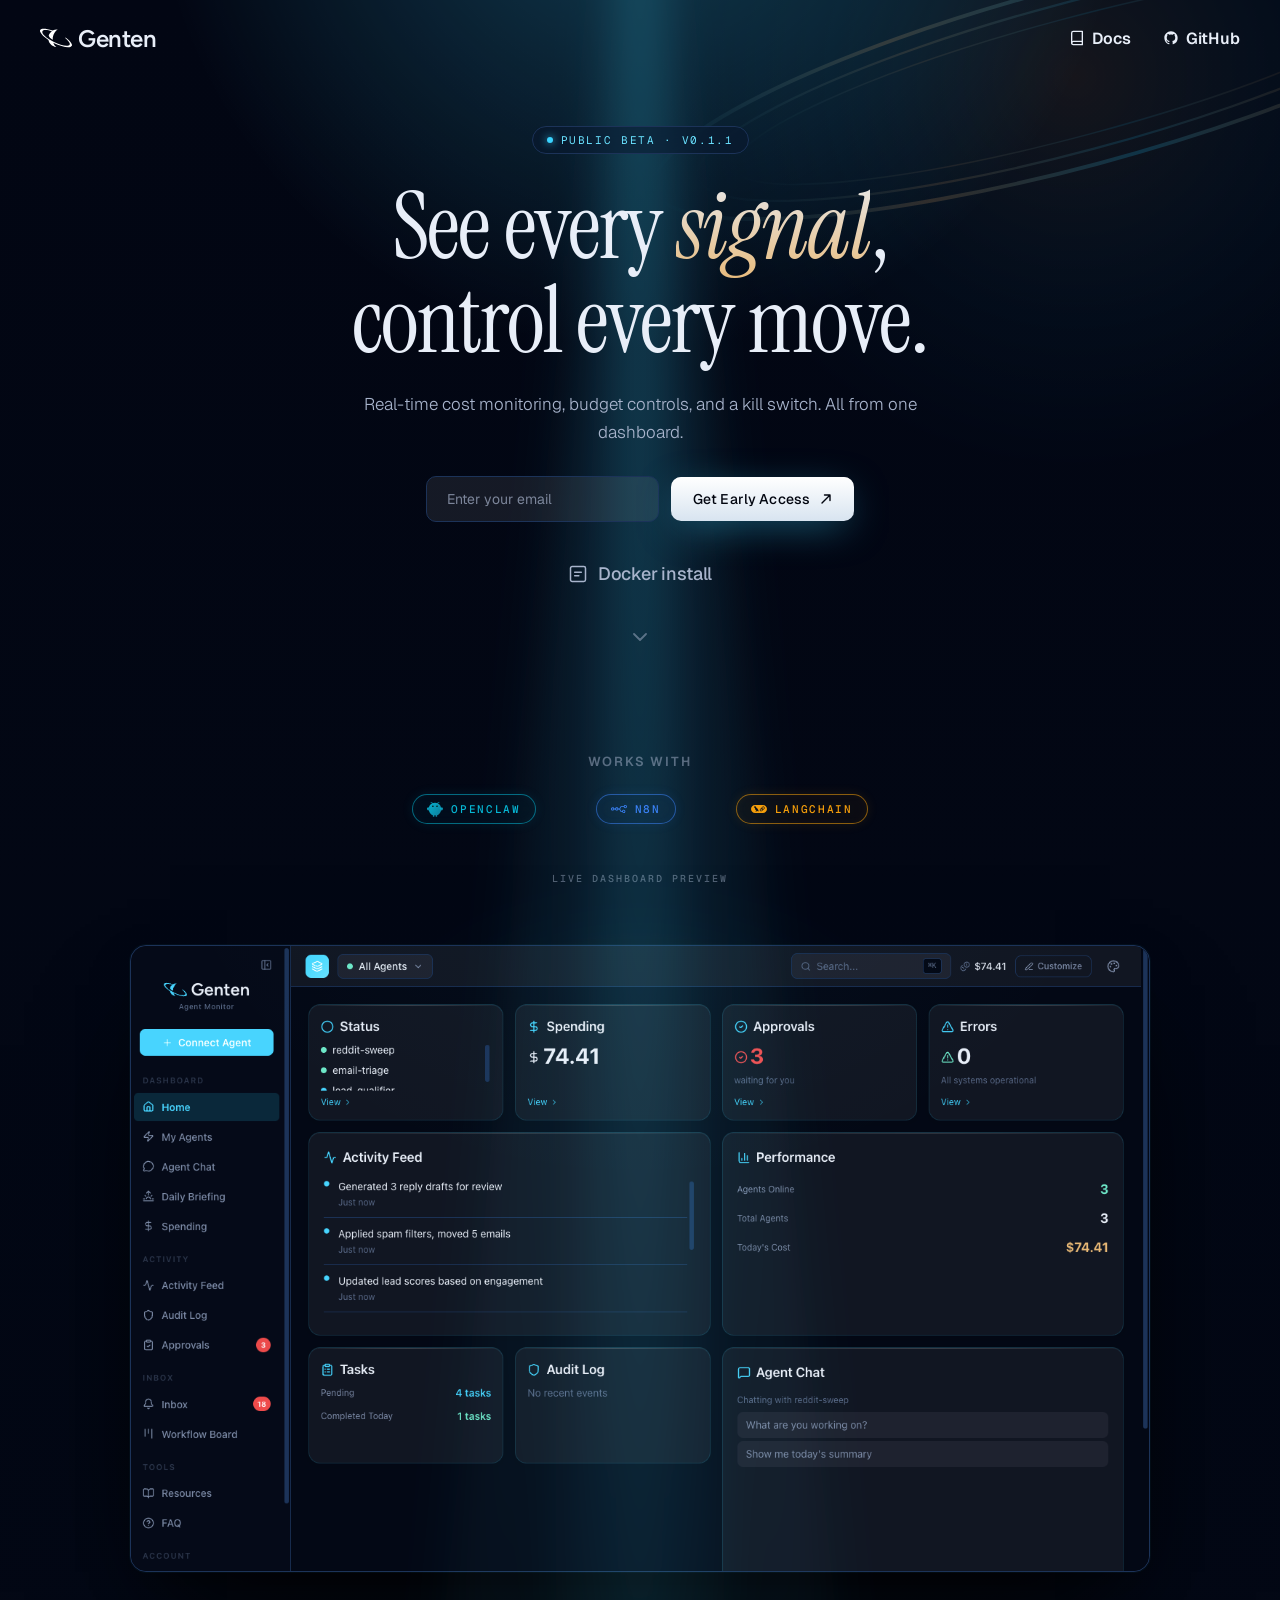
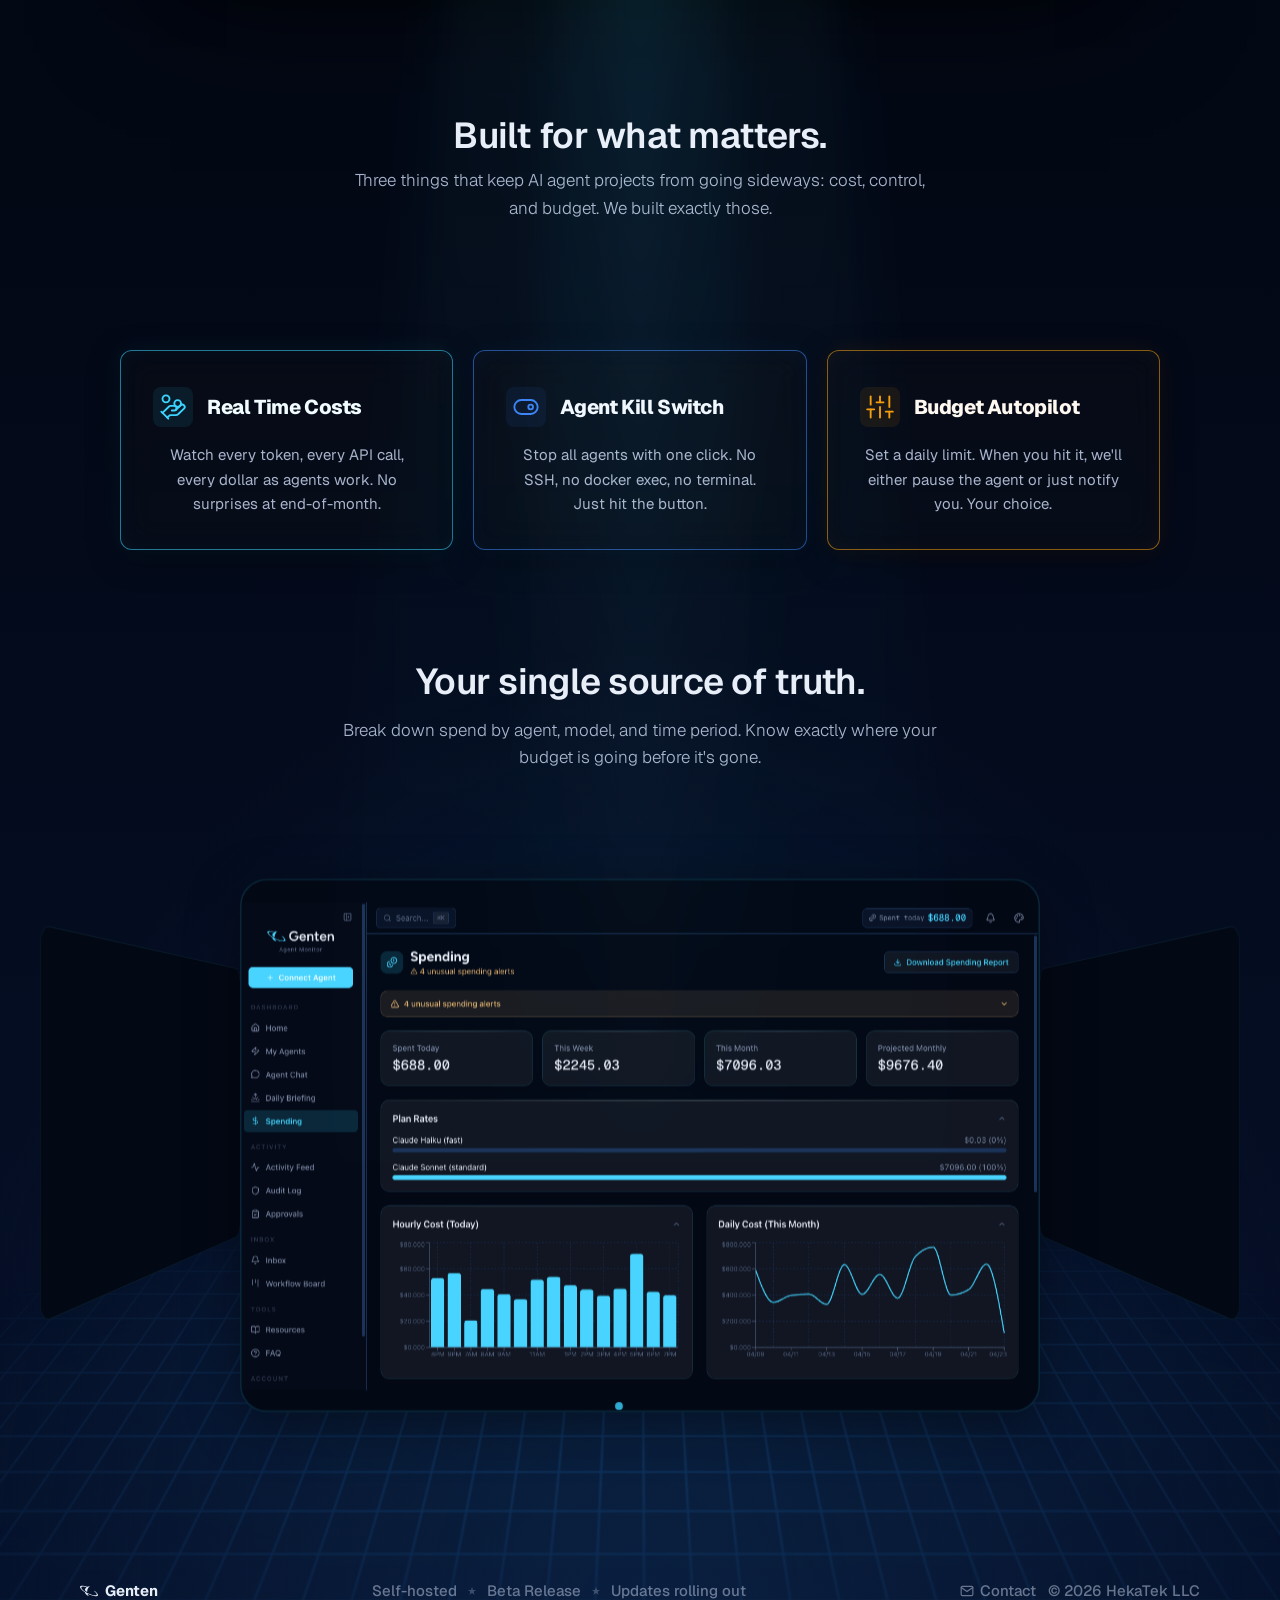
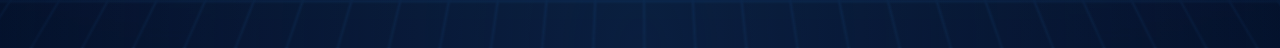
==== commit 62f00697: "Final touches: UI polish across splash and docs pages - Animated hamburger → X toggle on mobile nav " ====
--- a/index.html
+++ b/index.html
@@ -334,7 +334,7 @@
       </div>
 
       <nav>
-        <div class="brand">
+        <a href="/" class="brand" style="text-decoration:none;color:inherit;">
           <span class="brand-mark">
             <svg
               role="img"
@@ -350,28 +350,19 @@
             </svg>
           </span>
           Genten
-        </div>
+        </a>
         <button
           class="nav-hamburger"
           id="nav-hamburger"
           aria-label="Toggle menu"
           onclick="
-            document.getElementById('nav-links').classList.toggle('open')
+            this.classList.toggle('open');
+            document.getElementById('nav-links').classList.toggle('open');
           "
         >
-          <svg
-            width="20"
-            height="20"
-            viewBox="0 0 24 24"
-            fill="none"
-            stroke="currentColor"
-            stroke-width="2"
-            stroke-linecap="round"
-          >
-            <line x1="3" y1="6" x2="21" y2="6" />
-            <line x1="3" y1="12" x2="21" y2="12" />
-            <line x1="3" y1="18" x2="21" y2="18" />
-          </svg>
+          <span class="hamburger-bar"></span>
+          <span class="hamburger-bar"></span>
+          <span class="hamburger-bar"></span>
         </button>
         <div class="nav-links" id="nav-links">
           <a href="docs.html" class="nav-link">
@@ -410,8 +401,8 @@
         </div>
         <h1>See every <em>signal</em>,<br />control every move.</h1>
         <p class="sub">
-          Monitor costs in real time, set budgets, log errors, kill runaway
-          processes, and pull reports. All from one dashboard.
+          Real-time cost monitoring, budget controls, and a kill switch. All
+          from one dashboard.
         </p>
         <div class="cta-row" id="waitlist">
           <form class="waitlist-form" onsubmit="handleWaitlistSubmit(event)">
@@ -453,6 +444,15 @@
             </a>
           </form>
         </div>
+        <button
+          class="scroll-chevron"
+          aria-label="Scroll down"
+          onclick="document.querySelector('.dashboard-section').scrollIntoView({behavior:'smooth'})"
+        >
+          <svg width="24" height="24" viewBox="0 0 24 24" fill="none" stroke="currentColor" stroke-width="1.8" stroke-linecap="round" stroke-linejoin="round">
+            <polyline points="6 9 12 15 18 9"/>
+          </svg>
+        </button>
 
         <!-- Frameworks -->
         <div class="frameworks">
@@ -560,6 +560,7 @@
 
       <!-- Dashboard Section -->
       <section class="dashboard-section fade-up">
+        <p class="dashboard-eyebrow">Live Dashboard Preview</p>
         <div class="dashboard-wrap">
           <div class="dashboard">
             <img
@@ -688,7 +689,11 @@
 
       <!-- 3D Turntable Carousel -->
       <section class="turntable-section fade-up">
-        <div class="turntable-scene">
+        <div class="turntable-controls-row">
+          <button class="turntable-nav-btn" id="turntable-prev" aria-label="Previous">
+            <svg width="20" height="20" viewBox="0 0 24 24" fill="none" stroke="currentColor" stroke-width="2" stroke-linecap="round" stroke-linejoin="round"><polyline points="15 18 9 12 15 6"/></svg>
+          </button>
+          <div class="turntable-scene">
           <div class="turntable" id="turntable">
             <div class="turntable-card" data-pos="0">
               <div class="turntable-face">
@@ -767,6 +772,10 @@
               </div>
             </div>
           </div>
+          </div>
+          <button class="turntable-nav-btn" id="turntable-next" aria-label="Next">
+            <svg width="20" height="20" viewBox="0 0 24 24" fill="none" stroke="currentColor" stroke-width="2" stroke-linecap="round" stroke-linejoin="round"><polyline points="9 18 15 12 9 6"/></svg>
+          </button>
         </div>
         <div class="turntable-dots" id="turntable-dots">
           <span class="turntable-dot active"></span>
@@ -777,7 +786,7 @@
       </section>
 
       <footer class="footer">
-        <span class="footer-brand">
+        <a href="/" class="footer-brand" style="text-decoration:none;color:inherit;">
           <svg
             width="18"
             height="18"
@@ -791,13 +800,17 @@
             />
           </svg>
           Genten
-        </span>
+        </a>
         <div class="footer-center">
           <span class="footer-proof-item">Self-hosted</span>
-          <span class="proof-divider">·</span>
+          <span class="proof-divider">
+            <svg width="10" height="10" viewBox="0 0 24 24" fill="currentColor" xmlns="http://www.w3.org/2000/svg"><path d="M12 2l2.4 7.4H22l-6.2 4.5 2.4 7.4L12 17l-6.2 4.3 2.4-7.4L2 9.4h7.6z"/></svg>
+          </span>
           <span class="footer-proof-item">Beta Release</span>
-          <span class="proof-divider">·</span>
-          <span class="footer-proof-item">More integrations coming</span>
+          <span class="proof-divider">
+            <svg width="10" height="10" viewBox="0 0 24 24" fill="currentColor" xmlns="http://www.w3.org/2000/svg"><path d="M12 2l2.4 7.4H22l-6.2 4.5 2.4 7.4L12 17l-6.2 4.3 2.4-7.4L2 9.4h7.6z"/></svg>
+          </span>
+          <span class="footer-proof-item">Updates rolling out</span>
         </div>
         <span class="footer-copyright">
           <a href="mailto:help@genten.io" class="footer-contact">
@@ -1099,7 +1112,9 @@
         const turntable = document.getElementById("turntable")
         const dots = document.querySelectorAll(".turntable-dot")
         const cards = document.querySelectorAll(".turntable-card")
+        const scene = document.querySelector(".turntable-scene")
         let current = 0
+        let autoTimer = null
 
         function rotateTo(index) {
           current = ((index % 4) + 4) % 4
@@ -1107,13 +1122,30 @@
           dots.forEach((d, i) => d.classList.toggle("active", i === current))
         }
 
+        function startAuto() {
+          autoTimer = setInterval(() => rotateTo(current + 1), 4000)
+        }
+
+        function stopAuto() {
+          clearInterval(autoTimer)
+          autoTimer = null
+        }
+
         cards.forEach((card, i) => {
-          card.addEventListener("click", () => rotateTo(i))
+          card.addEventListener("click", () => { stopAuto(); rotateTo(i); startAuto() })
         })
 
         dots.forEach((dot, i) => {
-          dot.addEventListener("click", () => rotateTo(i))
+          dot.addEventListener("click", () => { stopAuto(); rotateTo(i); startAuto() })
         })
+
+        document.getElementById("turntable-prev").addEventListener("click", () => { stopAuto(); rotateTo(current - 1); startAuto() })
+        document.getElementById("turntable-next").addEventListener("click", () => { stopAuto(); rotateTo(current + 1); startAuto() })
+
+        scene.addEventListener("mouseenter", stopAuto)
+        scene.addEventListener("mouseleave", startAuto)
+
+        startAuto()
       })()
 
       const observer = new IntersectionObserver(
--- a/grid-bg.css
+++ b/grid-bg.css
@@ -15,7 +15,7 @@
       var(--bg-mid, #030815) 55%,
       var(--bg-bot, #05102a) 100%
     );
-  overflow: hidden;
+  overflow: clip;
   isolation: isolate;
 }
 
--- a/style.css
+++ b/style.css
@@ -244,11 +244,37 @@
 
 .nav-hamburger {
   display: none;
+  flex-direction: column;
+  justify-content: center;
+  gap: 5px;
   background: none;
   border: none;
   color: var(--text);
   cursor: pointer;
   padding: 4px;
+  width: 28px;
+  height: 28px;
+}
+
+.hamburger-bar {
+  display: block;
+  width: 20px;
+  height: 2px;
+  background: currentColor;
+  border-radius: 2px;
+  transition: transform 0.3s ease, opacity 0.3s ease;
+  transform-origin: center;
+}
+
+.nav-hamburger.open .hamburger-bar:nth-child(1) {
+  transform: translateY(7px) rotate(45deg);
+}
+.nav-hamburger.open .hamburger-bar:nth-child(2) {
+  opacity: 0;
+  transform: scaleX(0);
+}
+.nav-hamburger.open .hamburger-bar:nth-child(3) {
+  transform: translateY(-7px) rotate(-45deg);
 }
 
 @media (max-width: 640px) {
@@ -932,8 +958,8 @@
   align-items: center;
   gap: 7px;
   font-family: "Geist", sans-serif;
-  font-size: 13px;
-  font-weight: 600;
+  font-size: 15px;
+  font-weight: 700;
   color: var(--text);
 }
 
@@ -941,13 +967,15 @@
   display: flex;
   align-items: center;
   gap: 10px;
-  font-size: 13px;
+  font-size: 15px;
+  font-weight: 500;
   color: var(--muted);
   opacity: 0.6;
 }
 
 .footer-proof-item {
-  font-size: 13px;
+  font-size: 15px;
+  font-weight: 500;
   color: var(--muted);
 }
 
@@ -955,7 +983,8 @@
   display: flex;
   align-items: center;
   gap: 12px;
-  font-size: 13px;
+  font-size: 15px;
+  font-weight: 500;
   color: var(--muted);
   opacity: 0.6;
 }
@@ -1091,6 +1120,71 @@
   transform: scale(1.3);
 }
 
+/* Scroll chevron */
+.scroll-chevron {
+  display: flex;
+  align-items: center;
+  justify-content: center;
+  margin: 40px auto 0;
+  background: none;
+  border: none;
+  color: var(--muted);
+  cursor: pointer;
+  opacity: 0.5;
+  transition: opacity 0.2s;
+  animation: chevron-bounce 2s ease-in-out infinite;
+}
+
+.scroll-chevron:hover {
+  opacity: 0.9;
+}
+
+@keyframes chevron-bounce {
+  0%, 100% { transform: translateY(0); }
+  50% { transform: translateY(8px); }
+}
+
+/* Dashboard eyebrow label */
+.dashboard-eyebrow {
+  font-family: "Geist Mono", monospace;
+  font-size: 10px;
+  font-weight: 500;
+  letter-spacing: 0.2em;
+  text-transform: uppercase;
+  color: var(--muted);
+  opacity: 0.45;
+  margin-bottom: 20px;
+}
+
+/* Turntable prev/next controls */
+.turntable-controls-row {
+  display: flex;
+  align-items: center;
+  justify-content: center;
+  gap: 24px;
+}
+
+.turntable-nav-btn {
+  display: flex;
+  align-items: center;
+  justify-content: center;
+  width: 40px;
+  height: 40px;
+  border-radius: 50%;
+  background: rgba(58, 212, 255, 0.06);
+  border: 1px solid rgba(58, 212, 255, 0.2);
+  color: var(--muted);
+  cursor: pointer;
+  transition: background 0.2s, color 0.2s, border-color 0.2s;
+  flex-shrink: 0;
+}
+
+.turntable-nav-btn:hover {
+  background: rgba(58, 212, 255, 0.12);
+  border-color: rgba(58, 212, 255, 0.45);
+  color: var(--text);
+}
+
 /* Waitlist confirmation modal */
 .waitlist-modal-overlay {
   position: fixed;
@@ -1216,7 +1310,7 @@
 /* Frameworks section */
 .frameworks {
   padding: 0;
-  margin-top: 72px;
+  margin-top: 104px;
   margin-bottom: 24px;
   position: relative;
   z-index: 1;
@@ -1351,6 +1445,16 @@
   color: #3ad4ff;
 }
 
+.feature-card:nth-child(2) .feature-card-icon {
+  background: rgba(59, 130, 246, 0.08);
+  color: #3b82f6;
+}
+
+.feature-card:nth-child(3) .feature-card-icon {
+  background: rgba(245, 158, 11, 0.08);
+  color: #f59e0b;
+}
+
 .feature-card {
   background: rgba(13, 17, 23, 0.4);
   backdrop-filter: blur(16px);
@@ -1476,8 +1580,10 @@
 }
 
 .proof-divider {
-  color: var(--muted);
-  opacity: 0.3;
+  display: inline-flex;
+  align-items: center;
+  color: var(--muted);
+  opacity: 0.55;
 }
 
 .dashboard-section {
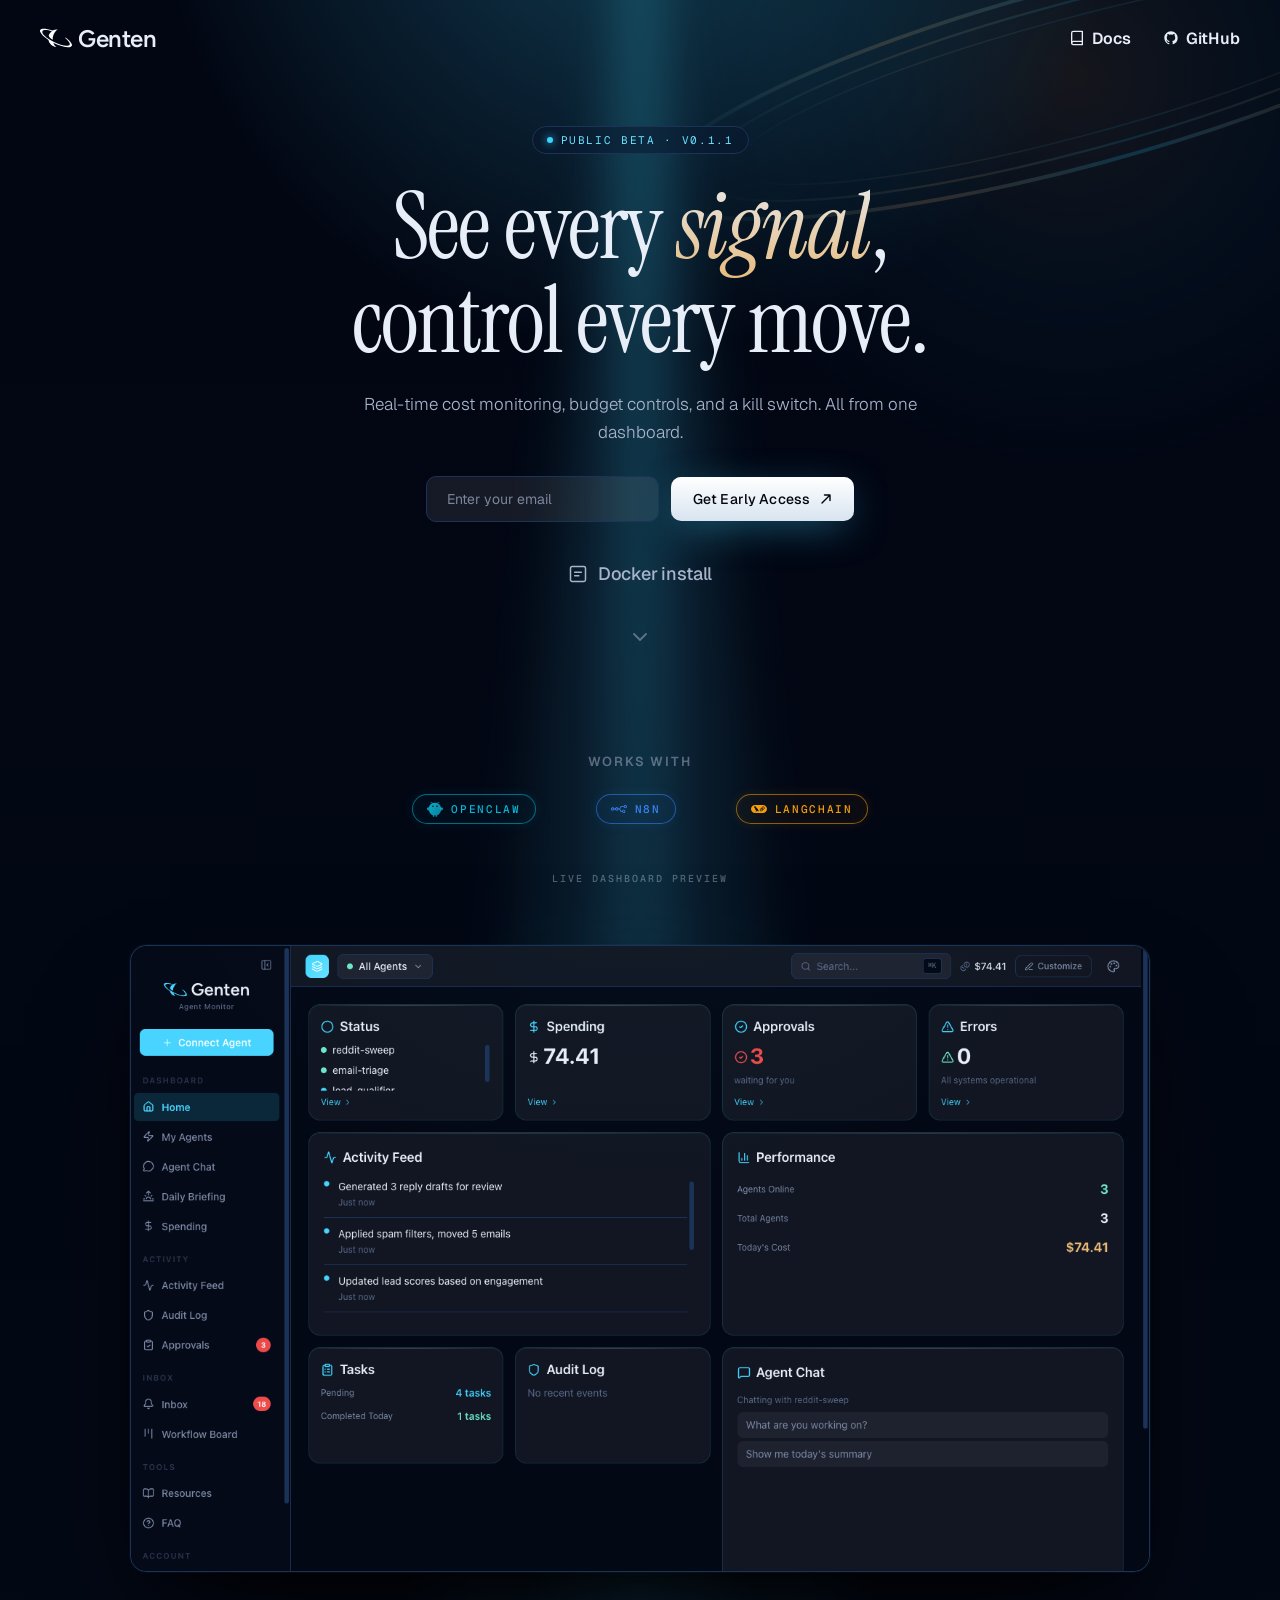
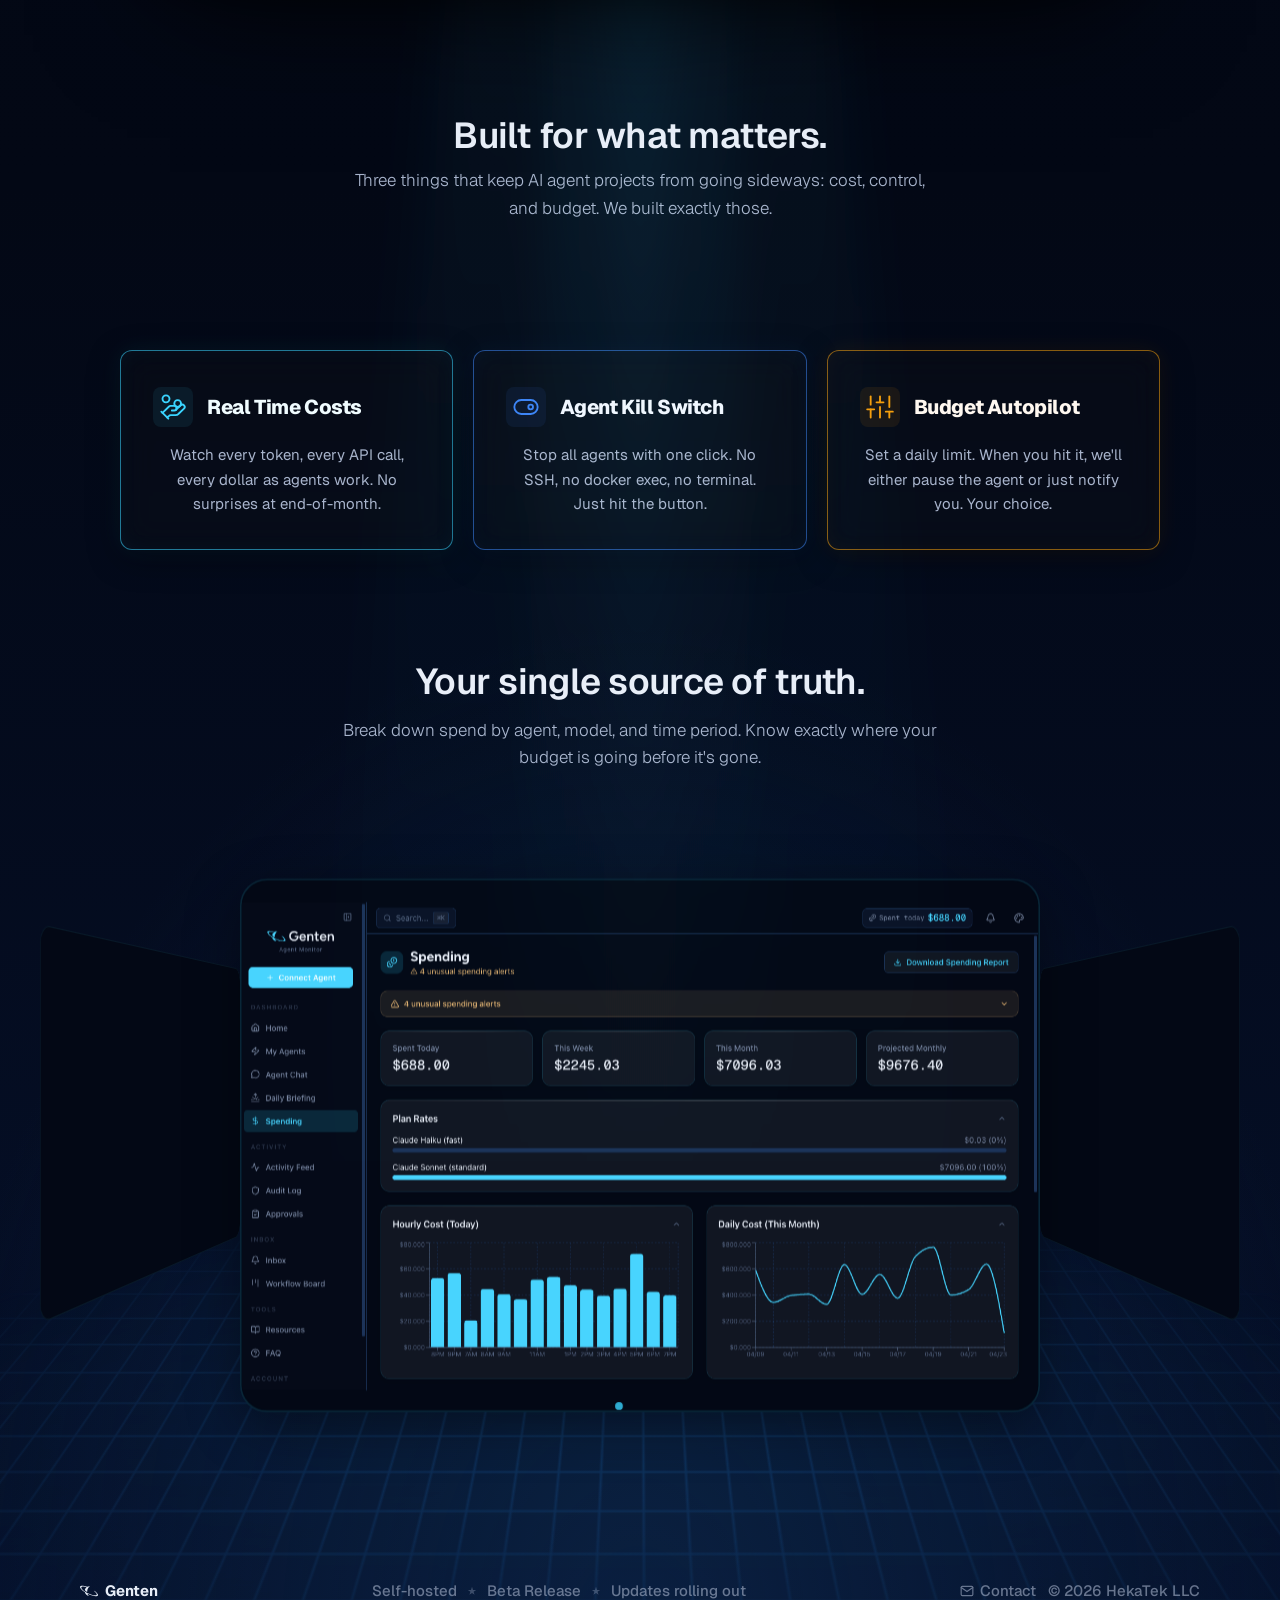
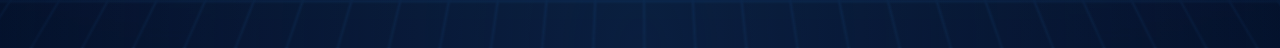
==== commit 29b6d8ab: "Docs scroll forwarding, dashboard fade fix, footer and pill polish" ====
--- a/index.html
+++ b/index.html
@@ -559,7 +559,7 @@
       </section>
 
       <!-- Dashboard Section -->
-      <section class="dashboard-section fade-up">
+      <section class="dashboard-section">
         <p class="dashboard-eyebrow">Live Dashboard Preview</p>
         <div class="dashboard-wrap">
           <div class="dashboard">
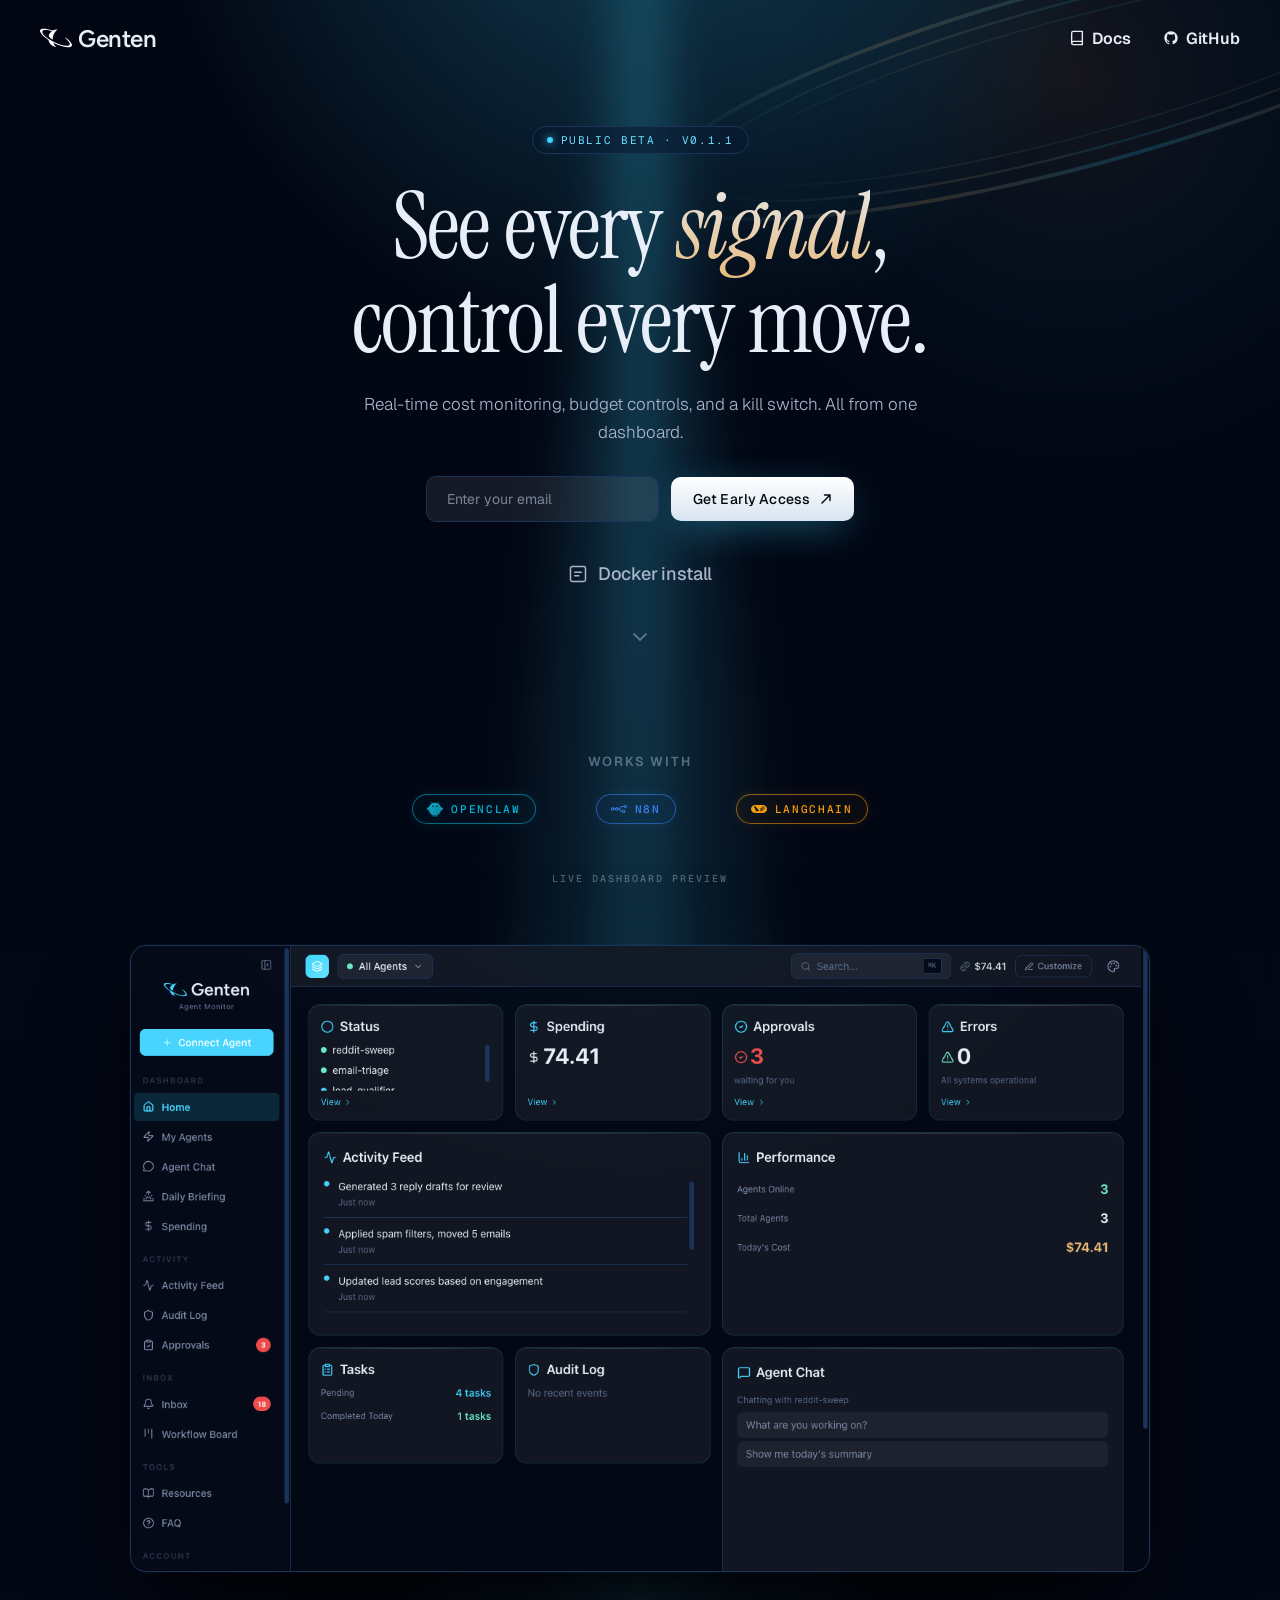
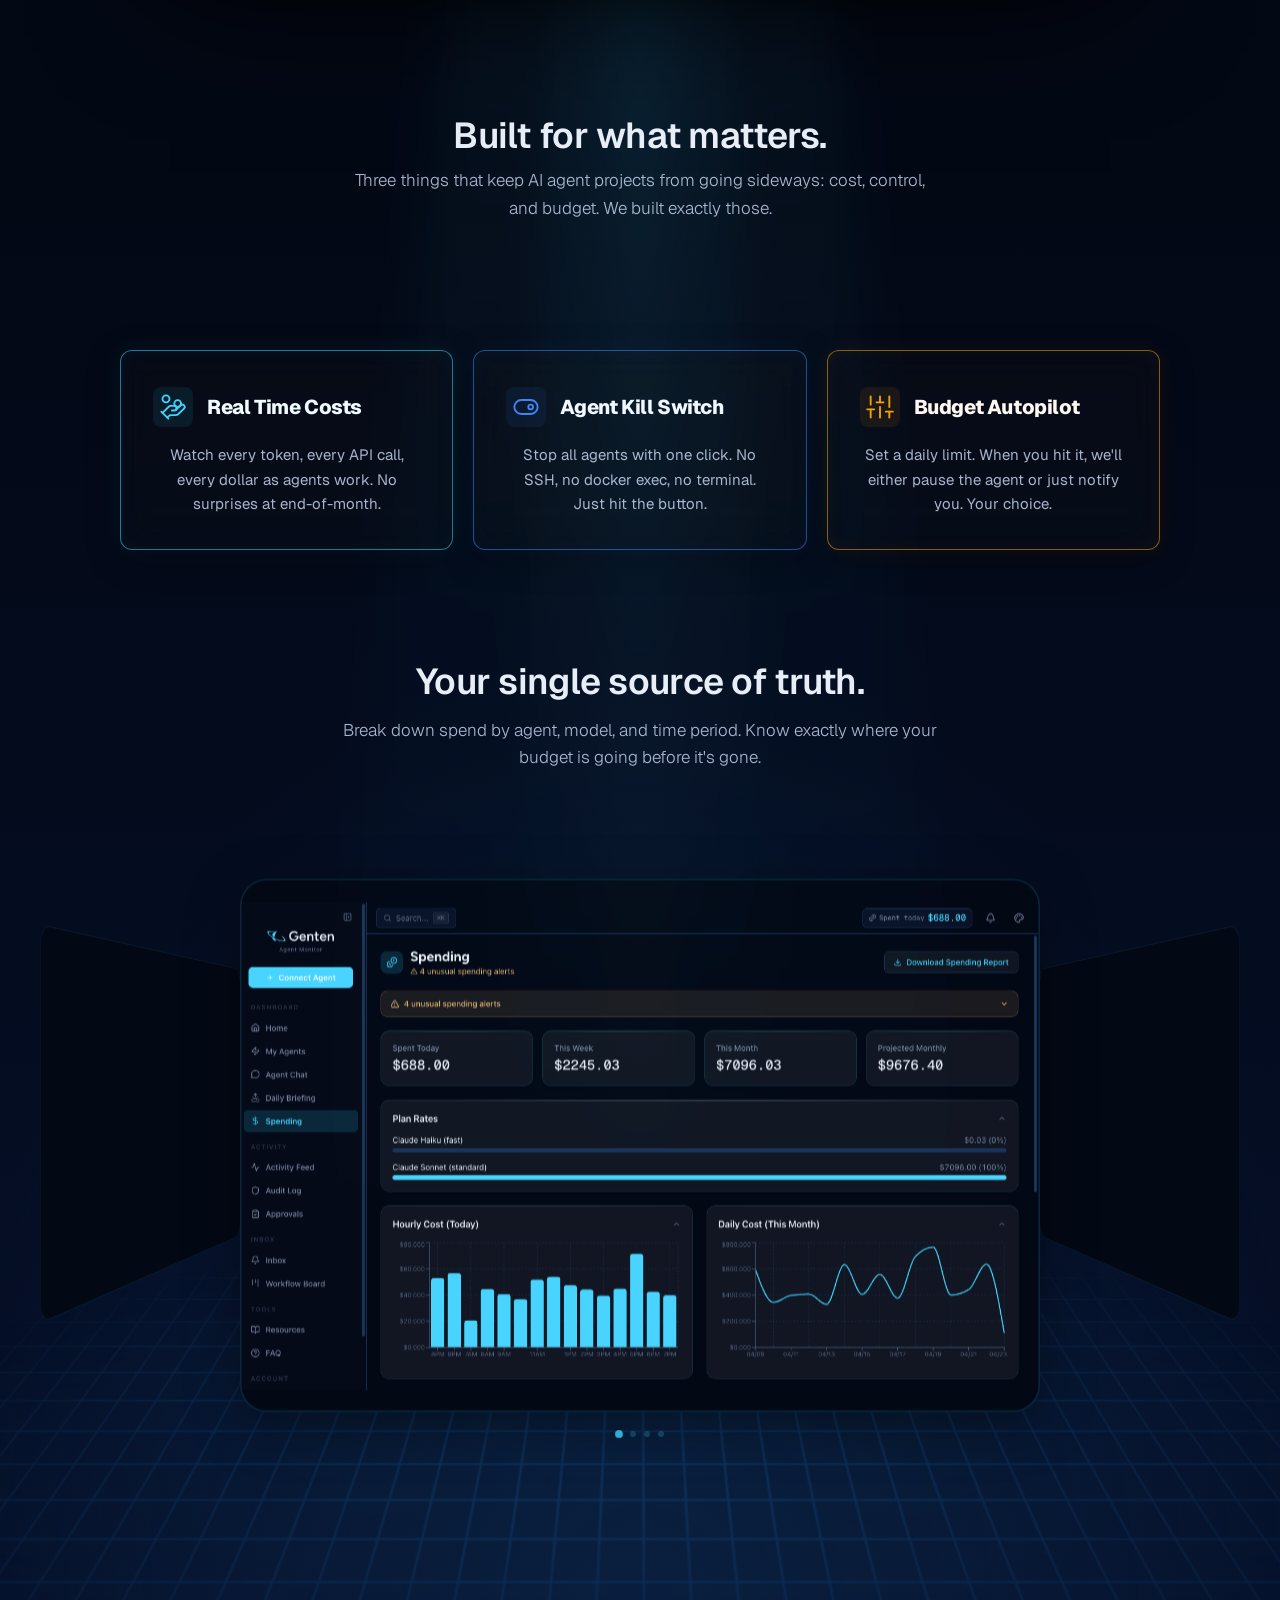
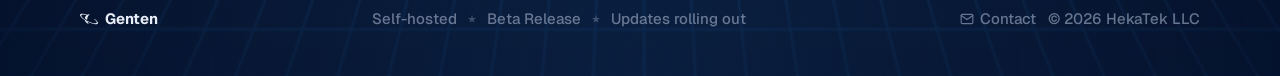
==== commit 434b6206: "Fix turntable carousel rotation and replace placeholder cards Replace placeholder cards with actual " ====
--- a/index.html
+++ b/index.html
@@ -713,62 +713,50 @@
             </div>
             <div class="turntable-card" data-pos="1">
               <div class="turntable-face">
-                <div class="turntable-placeholder">
-                  <svg
-                    width="36"
-                    height="36"
-                    viewBox="0 0 24 24"
-                    fill="none"
-                    stroke="currentColor"
-                    stroke-width="1.5"
-                    stroke-linecap="round"
-                    stroke-linejoin="round"
-                  >
-                    <polyline points="22 12 18 12 15 21 9 3 6 12 2 12" />
-                  </svg>
-                  <span>Cost Monitor</span>
-                </div>
+                <img
+                  src="/assets/images/killswitch.png"
+                  alt="Kill Switch Dashboard"
+                  style="
+                    width: 100%;
+                    height: 100%;
+                    object-fit: contain;
+                    border-radius: 16px;
+                    display: block;
+                    background: #030815;
+                  "
+                />
               </div>
             </div>
             <div class="turntable-card" data-pos="2">
               <div class="turntable-face">
-                <div class="turntable-placeholder">
-                  <svg
-                    width="36"
-                    height="36"
-                    viewBox="0 0 24 24"
-                    fill="none"
-                    stroke="currentColor"
-                    stroke-width="1.5"
-                    stroke-linecap="round"
-                    stroke-linejoin="round"
-                  >
-                    <rect width="20" height="12" x="2" y="6" rx="6" />
-                    <circle cx="16" cy="12" r="2" />
-                  </svg>
-                  <span>Kill Switch</span>
-                </div>
+                <img
+                  src="/assets/images/workflow.png"
+                  alt="Workflow Dashboard"
+                  style="
+                    width: 100%;
+                    height: 100%;
+                    object-fit: contain;
+                    border-radius: 16px;
+                    display: block;
+                    background: #030815;
+                  "
+                />
               </div>
             </div>
             <div class="turntable-card" data-pos="3">
               <div class="turntable-face">
-                <div class="turntable-placeholder">
-                  <svg
-                    width="36"
-                    height="36"
-                    viewBox="0 0 24 24"
-                    fill="none"
-                    stroke="currentColor"
-                    stroke-width="1.5"
-                    stroke-linecap="round"
-                    stroke-linejoin="round"
-                  >
-                    <path
-                      d="M19 5c-1.5 0-2.8 1.4-3 2-3.5-1.5-11-.3-11 5 0 1.8 0 3 2 4.5V20h4v-2h3v2h4v-4c1-.5 1.7-1 2-2h2v-4h-2c0-1-.5-1.8-1-2.5V5z"
-                    />
-                  </svg>
-                  <span>Budgets</span>
-                </div>
+                <img
+                  src="/assets/images/briefing.png"
+                  alt="Briefing Dashboard"
+                  style="
+                    width: 100%;
+                    height: 100%;
+                    object-fit: contain;
+                    border-radius: 16px;
+                    display: block;
+                    background: #030815;
+                  "
+                />
               </div>
             </div>
           </div>
@@ -1114,11 +1102,22 @@
         const cards = document.querySelectorAll(".turntable-card")
         const scene = document.querySelector(".turntable-scene")
         let current = 0
+        let currentRotation = 0
         let autoTimer = null
 
         function rotateTo(index) {
-          current = ((index % 4) + 4) % 4
-          turntable.style.transform = `translate(-50%, -50%) rotateY(${-current * 90}deg)`
+          const targetIndex = ((index % 4) + 4) % 4
+          const targetAngle = -targetIndex * 90
+
+          // Calculate shortest angular path
+          let delta = targetAngle - (currentRotation % 360)
+          if (delta > 180) delta -= 360
+          if (delta < -180) delta += 360
+
+          currentRotation += delta
+          current = targetIndex
+
+          turntable.style.transform = `translate(-50%, -50%) rotateY(${currentRotation}deg)`
           dots.forEach((d, i) => d.classList.toggle("active", i === current))
         }
 
--- a/style.css
+++ b/style.css
@@ -1103,7 +1103,7 @@
   display: flex;
   justify-content: center;
   gap: 8px;
-  margin-top: 32px;
+  margin-top: 60px;
 }
 
 .turntable-dot {
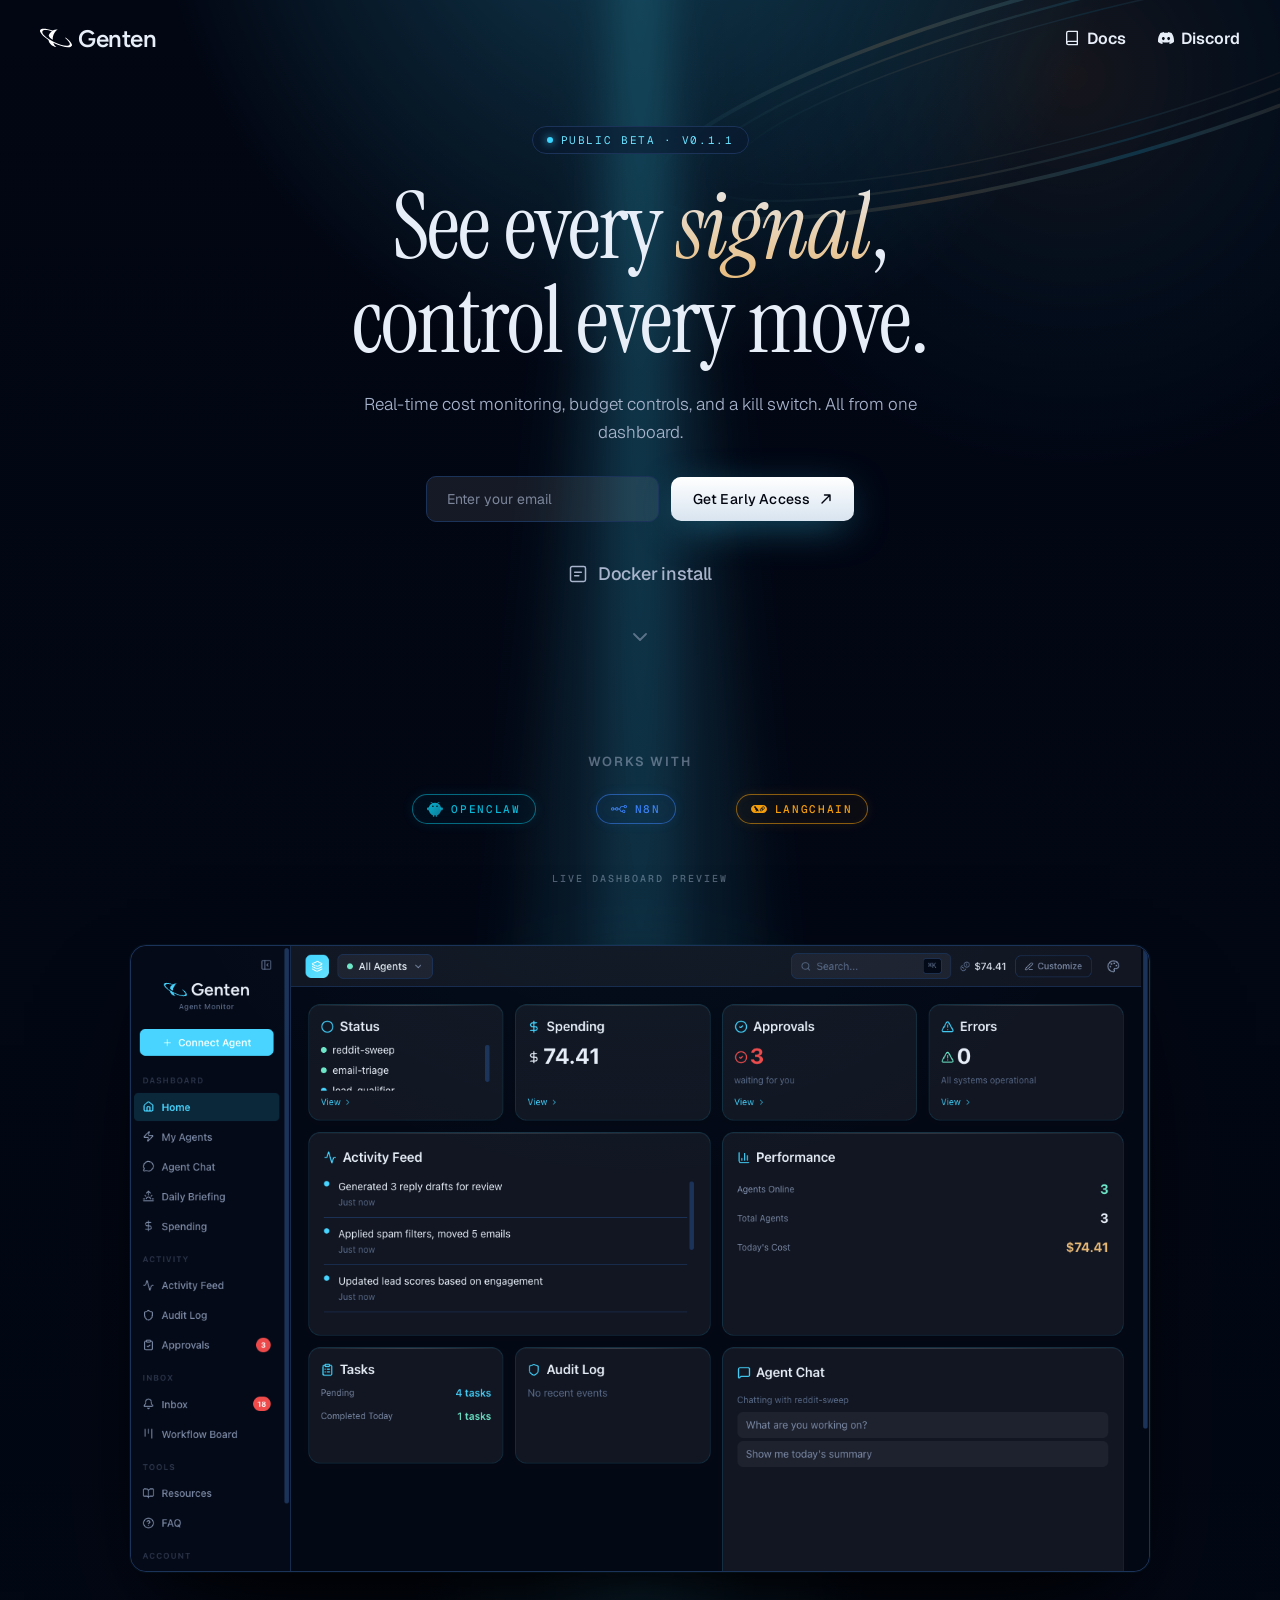
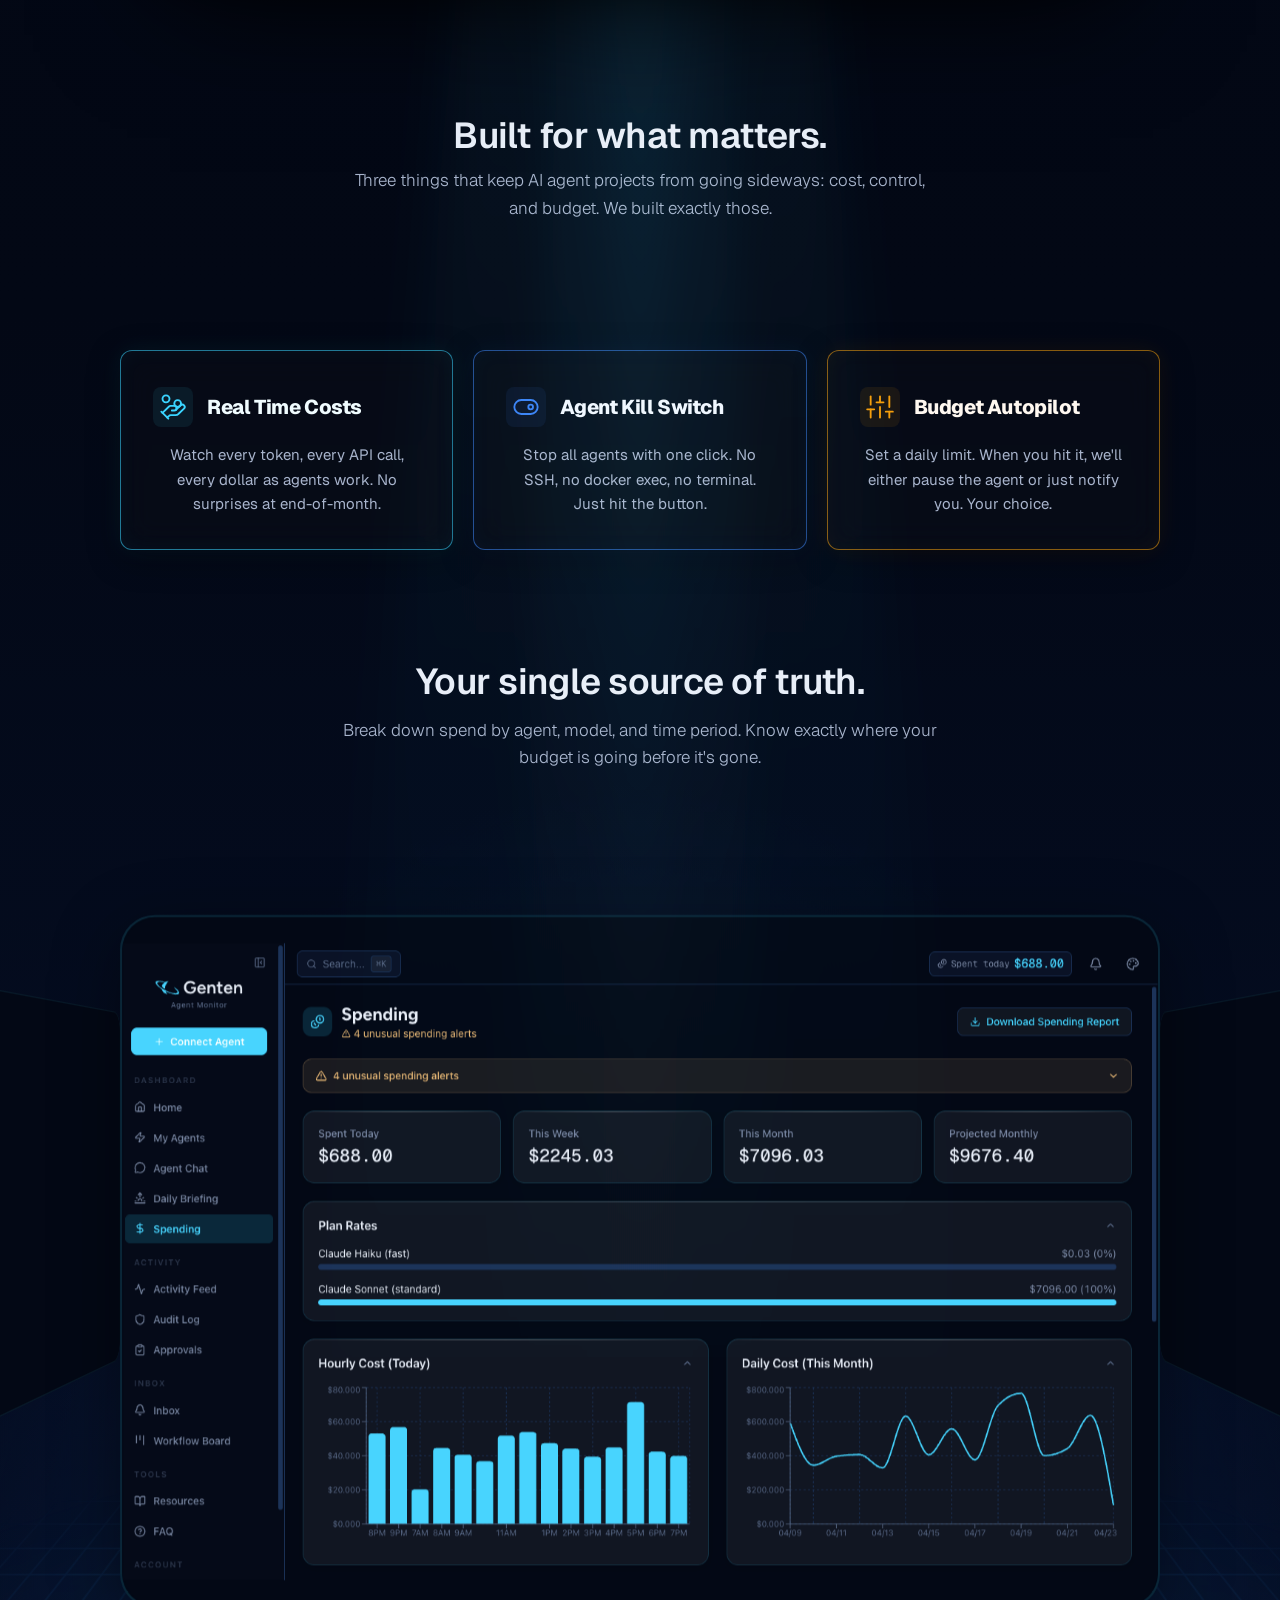
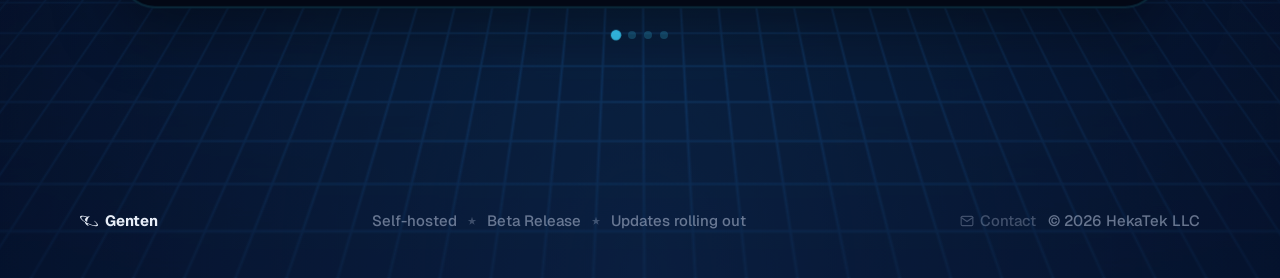
==== commit 0dffd235: "Move index.html nav styles to style.css and consolidate mobile media queries Moved inline mobile nav" ====
--- a/index.html
+++ b/index.html
@@ -31,7 +31,7 @@
     <link rel="stylesheet" href="grid-bg.css" />
     <link rel="stylesheet" href="style.css" />
   </head>
-  <body>
+  <body class="home">
     <div class="theme-switcher" role="tablist" aria-label="Color theme">
       <button data-theme="" class="active">
         <span class="swatch" style="background: #3ad4ff; color: #3ad4ff"></span
@@ -191,78 +191,6 @@
             />
           </g>
         </svg>
-      </div>
-
-      <!-- Tweaks panel -->
-      <div id="tweaks-panel" style="display: none">
-        <div class="tw-head">
-          <span>Tweaks</span>
-          <span class="tw-close" id="tw-close">×</span>
-        </div>
-        <div class="tw-body">
-          <label
-            >Saturn size
-            <input
-              type="range"
-              id="tw-saturn-scale"
-              min="0.4"
-              max="1.8"
-              step="0.05"
-            />
-            <span class="tw-val" id="tw-saturn-scale-v"></span>
-          </label>
-          <label
-            >Saturn opacity
-            <input
-              type="range"
-              id="tw-saturn-opacity"
-              min="0"
-              max="1"
-              step="0.05"
-            />
-            <span class="tw-val" id="tw-saturn-opacity-v"></span>
-          </label>
-          <label
-            >Saturn position X
-            <input type="range" id="tw-saturn-x" min="-50" max="20" step="1" />
-            <span class="tw-val" id="tw-saturn-x-v"></span>
-          </label>
-          <label
-            >Saturn position Y
-            <input type="range" id="tw-saturn-y" min="-50" max="20" step="1" />
-            <span class="tw-val" id="tw-saturn-y-v"></span>
-          </label>
-          <label
-            >Ring tilt
-            <input
-              type="range"
-              id="tw-saturn-tilt"
-              min="-45"
-              max="10"
-              step="1"
-            />
-            <span class="tw-val" id="tw-saturn-tilt-v"></span>
-          </label>
-          <label
-            >Grid density (px)
-            <input type="range" id="tw-grid-size" min="14" max="48" step="2" />
-            <span class="tw-val" id="tw-grid-size-v"></span>
-          </label>
-          <label
-            >Grid glow
-            <input type="range" id="tw-grid-glow" min="0" max="1" step="0.05" />
-            <span class="tw-val" id="tw-grid-glow-v"></span>
-          </label>
-          <label
-            >Light rays
-            <input type="range" id="tw-rays" min="0" max="1" step="0.05" />
-            <span class="tw-val" id="tw-rays-v"></span>
-          </label>
-          <label
-            >Headline text
-            <input type="text" id="tw-headline" />
-          </label>
-        </div>
       </div>
 
       <!-- Light rays from above -->
@@ -334,7 +262,7 @@
       </div>
 
       <nav>
-        <a href="/" class="brand" style="text-decoration:none;color:inherit;">
+        <a href="/" class="brand" style="text-decoration: none; color: inherit">
           <span class="brand-mark">
             <svg
               role="img"
@@ -351,19 +279,6 @@
           </span>
           Genten
         </a>
-        <button
-          class="nav-hamburger"
-          id="nav-hamburger"
-          aria-label="Toggle menu"
-          onclick="
-            this.classList.toggle('open');
-            document.getElementById('nav-links').classList.toggle('open');
-          "
-        >
-          <span class="hamburger-bar"></span>
-          <span class="hamburger-bar"></span>
-          <span class="hamburger-bar"></span>
-        </button>
         <div class="nav-links" id="nav-links">
           <a href="docs.html" class="nav-link">
             <svg
@@ -383,13 +298,11 @@
             </svg>
             Docs
           </a>
-          <a href="https://github.com/HekaTekNYC" class="nav-link">
+          <a href="#" class="nav-link">
             <svg width="16" height="16" viewBox="0 0 24 24" fill="currentColor">
-              <path
-                d="M12 2C6.477 2 2 6.484 2 12.017c0 4.425 2.865 8.18 6.839 9.504.5.092.682-.217.682-.483 0-.237-.008-.868-.013-1.703-2.782.605-3.369-1.343-3.369-1.343-.454-1.158-1.11-1.466-1.11-1.466-.908-.62.069-.608.069-.608 1.003.07 1.531 1.032 1.531 1.032.892 1.53 2.341 1.088 2.91.832.092-.647.35-1.088.636-1.338-2.22-.253-4.555-1.113-4.555-4.951 0-1.093.39-1.988 1.029-2.688-.103-.253-.446-1.272.098-2.65 0 0 .84-.27 2.75 1.026A9.564 9.564 0 0 1 12 6.844a9.59 9.59 0 0 1 2.504.337c1.909-1.296 2.747-1.027 2.747-1.027.546 1.379.202 2.398.1 2.651.64.7 1.028 1.595 1.028 2.688 0 3.848-2.339 4.695-4.566 4.943.359.309.678.92.678 1.855 0 1.338-.012 2.419-.012 2.747 0 .268.18.58.688.482A10.02 10.02 0 0 0 22 12.017C22 6.484 17.522 2 12 2z"
-              />
+              <path d="M20.317 4.492c-1.53-.69-3.17-1.2-4.885-1.49a.075.075 0 0 0-.079.036c-.21.369-.444.85-.608 1.23a18.566 18.566 0 0 0-5.487 0 12.36 12.36 0 0 0-.617-1.23A.077.077 0 0 0 8.562 3c-1.714.29-3.354.8-4.885 1.491a.07.07 0 0 0-.032.027C.533 9.093-.32 13.555.099 17.961a.08.08 0 0 0 .031.055 20.03 20.03 0 0 0 5.993 2.98.078.078 0 0 0 .084-.026 13.83 13.83 0 0 0 1.226-1.963.074.074 0 0 0-.041-.104 13.175 13.175 0 0 1-1.872-.878.075.075 0 0 1-.008-.125c.126-.093.252-.19.372-.287a.075.075 0 0 1 .078-.01c3.927 1.764 8.18 1.764 12.061 0a.075.075 0 0 1 .079.009c.12.098.245.195.372.288a.075.075 0 0 1-.006.125c-.598.344-1.22.635-1.873.877a.075.075 0 0 0-.041.105c.36.687.772 1.341 1.225 1.962a.077.077 0 0 0 .084.028 19.963 19.963 0 0 0 6.002-2.981.076.076 0 0 0 .032-.054c.5-5.094-.838-9.52-3.549-13.442a.06.06 0 0 0-.031-.028zM8.02 15.278c-1.182 0-2.157-1.069-2.157-2.38 0-1.312.956-2.38 2.157-2.38 1.21 0 2.176 1.077 2.157 2.38 0 1.312-.956 2.38-2.157 2.38zm7.975 0c-1.183 0-2.157-1.069-2.157-2.38 0-1.312.955-2.38 2.157-2.38 1.21 0 2.176 1.077 2.157 2.38 0 1.312-.946 2.38-2.157 2.38z"/>
             </svg>
-            GitHub
+            Discord
           </a>
         </div>
       </nav>
@@ -447,10 +360,23 @@
         <button
           class="scroll-chevron"
           aria-label="Scroll down"
-          onclick="document.querySelector('.dashboard-section').scrollIntoView({behavior:'smooth'})"
+          onclick="
+            document
+              .querySelector('.dashboard-section')
+              .scrollIntoView({behavior: 'smooth'})
+          "
         >
-          <svg width="24" height="24" viewBox="0 0 24 24" fill="none" stroke="currentColor" stroke-width="1.8" stroke-linecap="round" stroke-linejoin="round">
-            <polyline points="6 9 12 15 18 9"/>
+          <svg
+            width="24"
+            height="24"
+            viewBox="0 0 24 24"
+            fill="none"
+            stroke="currentColor"
+            stroke-width="1.8"
+            stroke-linecap="round"
+            stroke-linejoin="round"
+          >
+            <polyline points="6 9 12 15 18 9" />
           </svg>
         </button>
 
@@ -690,79 +616,109 @@
       <!-- 3D Turntable Carousel -->
       <section class="turntable-section fade-up">
         <div class="turntable-controls-row">
-          <button class="turntable-nav-btn" id="turntable-prev" aria-label="Previous">
-            <svg width="20" height="20" viewBox="0 0 24 24" fill="none" stroke="currentColor" stroke-width="2" stroke-linecap="round" stroke-linejoin="round"><polyline points="15 18 9 12 15 6"/></svg>
+          <button
+            class="turntable-nav-btn"
+            id="turntable-prev"
+            aria-label="Previous"
+          >
+            <svg
+              width="20"
+              height="20"
+              viewBox="0 0 24 24"
+              fill="none"
+              stroke="currentColor"
+              stroke-width="2"
+              stroke-linecap="round"
+              stroke-linejoin="round"
+            >
+              <polyline points="15 18 9 12 15 6" />
+            </svg>
           </button>
           <div class="turntable-scene">
-          <div class="turntable" id="turntable">
-            <div class="turntable-card" data-pos="0">
-              <div class="turntable-face">
-                <img
-                  src="/assets/images/spending.png"
-                  alt="Spending Dashboard"
-                  style="
-                    width: 100%;
-                    height: 100%;
-                    object-fit: contain;
-                    border-radius: 16px;
-                    display: block;
-                    background: #030815;
-                  "
-                />
+            <div class="turntable" id="turntable">
+              <div class="turntable-card" data-pos="0">
+                <div class="turntable-face">
+                  <img
+                    src="/assets/images/spending.png"
+                    alt="Spending Dashboard"
+                    style="
+                      width: 100%;
+                      height: 100%;
+                      object-fit: contain;
+                      border-radius: 16px;
+                      display: block;
+                      background: #030815;
+                    "
+                  />
+                </div>
               </div>
-            </div>
-            <div class="turntable-card" data-pos="1">
-              <div class="turntable-face">
-                <img
-                  src="/assets/images/killswitch.png"
-                  alt="Kill Switch Dashboard"
-                  style="
-                    width: 100%;
-                    height: 100%;
-                    object-fit: contain;
-                    border-radius: 16px;
-                    display: block;
-                    background: #030815;
-                  "
-                />
+              <div class="turntable-card" data-pos="1">
+                <div class="turntable-face">
+                  <img
+                    src="/assets/images/killswitch.png"
+                    alt="Kill Switch Dashboard"
+                    style="
+                      width: 100%;
+                      height: 100%;
+                      object-fit: contain;
+                      border-radius: 16px;
+                      display: block;
+                      background: #030815;
+                    "
+                  />
+                </div>
               </div>
-            </div>
-            <div class="turntable-card" data-pos="2">
-              <div class="turntable-face">
-                <img
-                  src="/assets/images/workflow.png"
-                  alt="Workflow Dashboard"
-                  style="
-                    width: 100%;
-                    height: 100%;
-                    object-fit: contain;
-                    border-radius: 16px;
-                    display: block;
-                    background: #030815;
-                  "
-                />
+              <div class="turntable-card" data-pos="2">
+                <div class="turntable-face">
+                  <img
+                    src="/assets/images/workflow.png"
+                    alt="Workflow Dashboard"
+                    style="
+                      width: 100%;
+                      height: 100%;
+                      object-fit: contain;
+                      border-radius: 16px;
+                      display: block;
+                      background: #030815;
+                    "
+                  />
+                </div>
               </div>
-            </div>
-            <div class="turntable-card" data-pos="3">
-              <div class="turntable-face">
-                <img
-                  src="/assets/images/briefing.png"
-                  alt="Briefing Dashboard"
-                  style="
-                    width: 100%;
-                    height: 100%;
-                    object-fit: contain;
-                    border-radius: 16px;
-                    display: block;
-                    background: #030815;
-                  "
-                />
+              <div class="turntable-card" data-pos="3">
+                <div class="turntable-face">
+                  <img
+                    src="/assets/images/briefing.png"
+                    alt="Briefing Dashboard"
+                    style="
+                      width: 100%;
+                      height: 100%;
+                      object-fit: contain;
+                      border-radius: 16px;
+                      display: block;
+                      background: #030815;
+                    "
+                  />
+                </div>
               </div>
             </div>
           </div>
-          </div>
-          <button class="turntable-nav-btn" id="turntable-next" aria-label="Next">
-            <svg width="20" height="20" viewBox="0 0 24 24" fill="none" stroke="currentColor" stroke-width="2" stroke-linecap="round" stroke-linejoin="round"><polyline points="9 18 15 12 9 6"/></svg>
+          <button
+            class="turntable-nav-btn"
+            id="turntable-next"
+            aria-label="Next"
+          >
+            <svg
+              width="20"
+              height="20"
+              viewBox="0 0 24 24"
+              fill="none"
+              stroke="currentColor"
+              stroke-width="2"
+              stroke-linecap="round"
+              stroke-linejoin="round"
+            >
+              <polyline points="9 18 15 12 9 6" />
+            </svg>
           </button>
         </div>
         <div class="turntable-dots" id="turntable-dots">
@@ -774,7 +730,11 @@
       </section>
 
       <footer class="footer">
-        <a href="/" class="footer-brand" style="text-decoration:none;color:inherit;">
+        <a
+          href="/"
+          class="footer-brand"
+          style="text-decoration: none; color: inherit"
+        >
           <svg
             width="18"
             height="18"
@@ -792,11 +752,31 @@
         <div class="footer-center">
           <span class="footer-proof-item">Self-hosted</span>
           <span class="proof-divider">
-            <svg width="10" height="10" viewBox="0 0 24 24" fill="currentColor" xmlns="http://www.w3.org/2000/svg"><path d="M12 2l2.4 7.4H22l-6.2 4.5 2.4 7.4L12 17l-6.2 4.3 2.4-7.4L2 9.4h7.6z"/></svg>
+            <svg
+              width="10"
+              height="10"
+              viewBox="0 0 24 24"
+              fill="currentColor"
+              xmlns="http://www.w3.org/2000/svg"
+            >
+              <path
+                d="M12 2l2.4 7.4H22l-6.2 4.5 2.4 7.4L12 17l-6.2 4.3 2.4-7.4L2 9.4h7.6z"
+              />
+            </svg>
           </span>
           <span class="footer-proof-item">Beta Release</span>
           <span class="proof-divider">
-            <svg width="10" height="10" viewBox="0 0 24 24" fill="currentColor" xmlns="http://www.w3.org/2000/svg"><path d="M12 2l2.4 7.4H22l-6.2 4.5 2.4 7.4L12 17l-6.2 4.3 2.4-7.4L2 9.4h7.6z"/></svg>
+            <svg
+              width="10"
+              height="10"
+              viewBox="0 0 24 24"
+              fill="currentColor"
+              xmlns="http://www.w3.org/2000/svg"
+            >
+              <path
+                d="M12 2l2.4 7.4H22l-6.2 4.5 2.4 7.4L12 17l-6.2 4.3 2.4-7.4L2 9.4h7.6z"
+              />
+            </svg>
           </span>
           <span class="footer-proof-item">Updates rolling out</span>
         </div>
@@ -1104,6 +1084,7 @@
         let current = 0
         let currentRotation = 0
         let autoTimer = null
+        let restartTimer = null
 
         function rotateTo(index) {
           const targetIndex = ((index % 4) + 4) % 4
@@ -1122,27 +1103,53 @@
         }
 
         function startAuto() {
-          autoTimer = setInterval(() => rotateTo(current + 1), 4000)
+          clearInterval(autoTimer)
+          autoTimer = setInterval(() => rotateTo(current + 1), 6000)
         }
 
         function stopAuto() {
           clearInterval(autoTimer)
+          clearTimeout(restartTimer)
           autoTimer = null
+          restartTimer = null
         }
 
         cards.forEach((card, i) => {
-          card.addEventListener("click", () => { stopAuto(); rotateTo(i); startAuto() })
+          card.addEventListener("click", () => {
+            stopAuto()
+            rotateTo(i)
+            restartTimer = setTimeout(() => startAuto(), 8000)
+          })
         })
 
         dots.forEach((dot, i) => {
-          dot.addEventListener("click", () => { stopAuto(); rotateTo(i); startAuto() })
+          dot.addEventListener("click", () => {
+            stopAuto()
+            rotateTo(i)
+            restartTimer = setTimeout(() => startAuto(), 8000)
+          })
         })
 
-        document.getElementById("turntable-prev").addEventListener("click", () => { stopAuto(); rotateTo(current - 1); startAuto() })
-        document.getElementById("turntable-next").addEventListener("click", () => { stopAuto(); rotateTo(current + 1); startAuto() })
+        document
+          .getElementById("turntable-prev")
+          .addEventListener("click", () => {
+            stopAuto()
+            rotateTo(current - 1)
+            restartTimer = setTimeout(() => startAuto(), 8000)
+          })
+        document
+          .getElementById("turntable-next")
+          .addEventListener("click", () => {
+            stopAuto()
+            rotateTo(current + 1)
+            restartTimer = setTimeout(() => startAuto(), 8000)
+          })
 
         scene.addEventListener("mouseenter", stopAuto)
-        scene.addEventListener("mouseleave", startAuto)
+        scene.addEventListener("mouseleave", () => {
+          stopAuto()
+          startAuto()
+        })
 
         startAuto()
       })()
--- a/style.css
+++ b/style.css
@@ -321,6 +321,47 @@
   .nav-link:last-child {
     border-bottom: none;
   }
+
+  /* Home page overrides - must come after generic rules */
+  body.home nav {
+    background: none;
+    backdrop-filter: none;
+  }
+
+  body.home .nav-links {
+    position: static;
+    flex-direction: row;
+    align-items: center;
+    gap: 8px;
+    background: none;
+    backdrop-filter: none;
+    border-bottom: none;
+    overflow: visible;
+    max-height: none;
+    padding: 0;
+  }
+
+  body.home .nav-link {
+    align-items: center;
+    vertical-align: middle;
+    width: auto;
+    padding: 0;
+    border-bottom: none;
+    font-size: 16px;
+  }
+
+  body.home .nav-link svg {
+    display: block;
+  }
+
+  body.home .brand {
+    font-size: 18px;
+  }
+
+  body.home .brand-mark {
+    width: 24px;
+    height: 24px;
+  }
 }
 
 .nav-link {
@@ -994,6 +1035,7 @@
   align-items: center;
   gap: 6px;
   color: var(--muted);
+  opacity: 0.6;
   text-decoration: none;
   transition: color 0.2s;
 }
@@ -1021,8 +1063,11 @@
 .turntable-scene {
   perspective: 1200px;
   perspective-origin: 50% 40%;
-  height: 520px;
+  height: 700px;
   position: relative;
+  pointer-events: none;
+  transform: scale(1.3);
+  transform-origin: center center;
 }
 
 .turntable {
@@ -1034,6 +1079,7 @@
   transform-style: preserve-3d;
   transform: translate(-50%, -50%) rotateY(0deg);
   transition: transform 0.7s cubic-bezier(0.22, 1, 0.36, 1);
+  pointer-events: auto;
 }
 
 .turntable-card {
@@ -1103,12 +1149,12 @@
   display: flex;
   justify-content: center;
   gap: 8px;
-  margin-top: 60px;
+  margin-top: 80px;
 }
 
 .turntable-dot {
-  width: 6px;
-  height: 6px;
+  width: 8px;
+  height: 8px;
   border-radius: 50%;
   background: rgba(58, 212, 255, 0.25);
   cursor: pointer;
@@ -1555,6 +1601,18 @@
     grid-template-columns: 1fr;
     gap: 16px;
   }
+
+  .footer {
+    flex-direction: column;
+    align-items: center;
+    gap: 24px;
+    padding: 32px 24px 40px;
+    text-align: center;
+  }
+
+  .nav-link {
+    font-size: 14px;
+  }
 }
 
 /* Dashboard section */
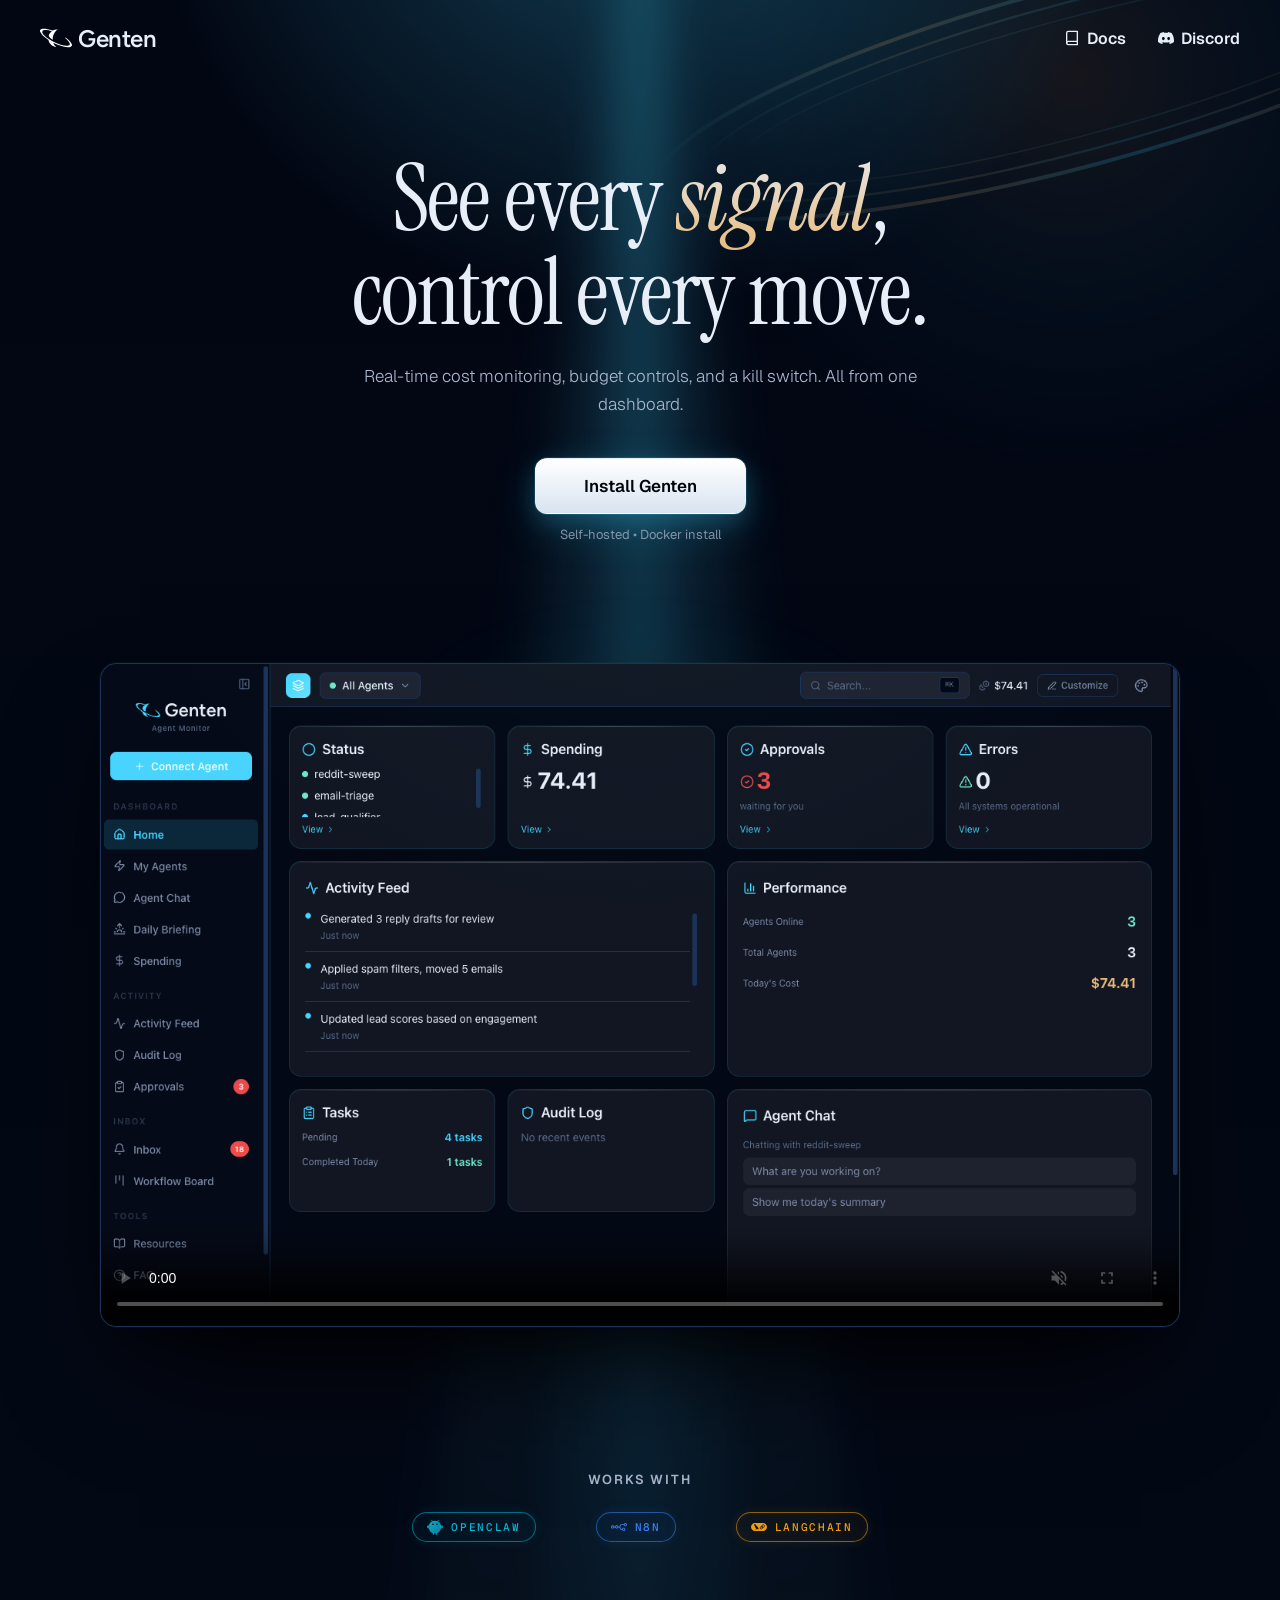
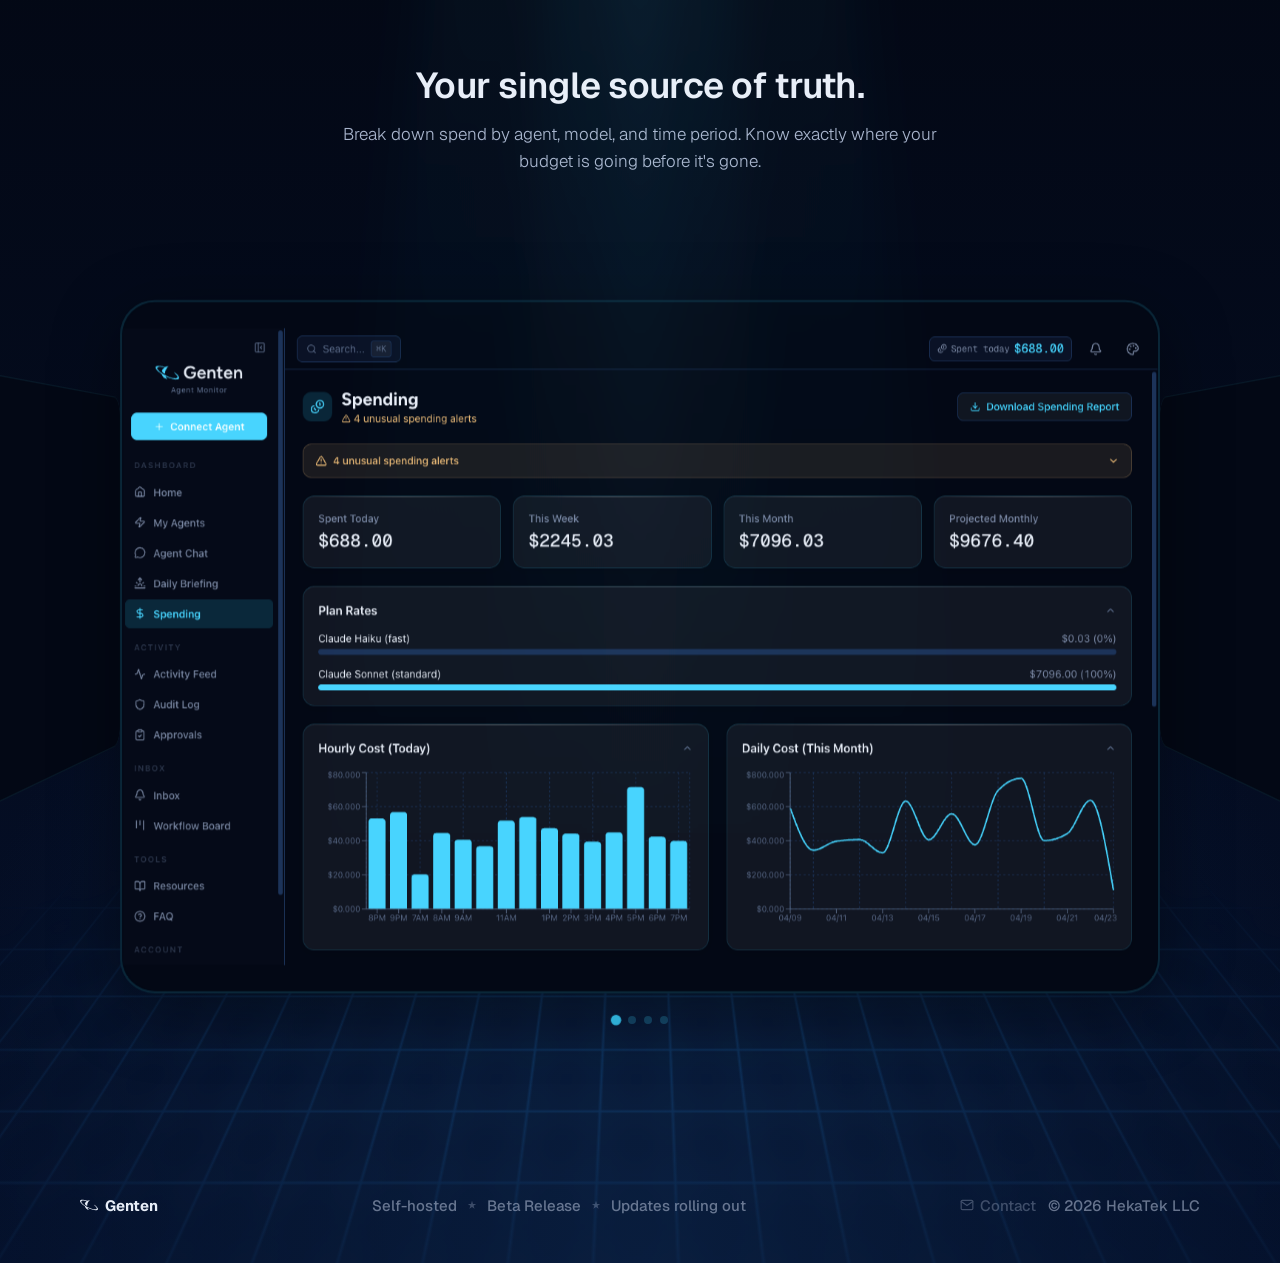
==== commit a7a3ed13: "Add install page with iframe-based guide display Created dedicated install.html page that loads the " ====
--- a/index.html
+++ b/index.html
@@ -30,6 +30,65 @@
     />
     <link rel="stylesheet" href="grid-bg.css" />
     <link rel="stylesheet" href="style.css" />
+    <style>
+      /* Hero CTA Styles */
+      .hero-cta-container {
+        display: flex;
+        justify-content: center;
+        align-items: center;
+        margin: 40px 0 0 0;
+      }
+
+      .hero-install-btn {
+        display: inline-flex;
+        align-items: center;
+        justify-content: center;
+        padding: 16px 48px;
+        font-size: 17px;
+        font-weight: 600;
+        background: linear-gradient(180deg, #ffffff 0%, #d8e4f0 100%);
+        color: #02050f;
+        border-radius: 12px;
+        border: 1px solid rgba(255, 255, 255, 0.25);
+        box-shadow:
+          0 0 0 1px rgba(58, 212, 255, 0.15),
+          0 8px 24px rgba(58, 212, 255, 0.2),
+          0 16px 48px rgba(58, 212, 255, 0.15),
+          inset 0 1px 0 rgba(255, 255, 255, 0.5);
+        text-decoration: none;
+        transition: all 0.2s cubic-bezier(0.4, 0, 0.2, 1);
+        cursor: pointer;
+      }
+
+      .hero-install-btn:hover {
+        background: linear-gradient(180deg, #ffffff 0%, #e8f0f8 100%);
+        box-shadow:
+          0 0 0 1px rgba(58, 212, 255, 0.3),
+          0 12px 32px rgba(58, 212, 255, 0.3),
+          0 24px 64px rgba(58, 212, 255, 0.25),
+          inset 0 1px 0 rgba(255, 255, 255, 0.6);
+        transform: translateY(-2px);
+      }
+
+      .hero-proof-text {
+        text-align: center;
+        font-size: 13px;
+        color: var(--muted);
+        opacity: 0.75;
+        margin: 12px 0 120px 0;
+        font-weight: 400;
+      }
+
+      /* Mobile responsive styles */
+      @media (max-width: 640px) {
+        .hero-install-btn {
+          padding: 18px 40px;
+          font-size: 16px;
+          width: 100%;
+          max-width: 340px;
+        }
+      }
+    </style>
   </head>
   <body class="home">
     <div class="theme-switcher" role="tablist" aria-label="Color theme">
@@ -261,124 +320,47 @@
         <div class="genten-floor-grid"></div>
       </div>
 
-      <nav>
-        <a href="/" class="brand" style="text-decoration: none; color: inherit">
-          <span class="brand-mark">
-            <svg
-              role="img"
-              viewBox="0 0 24 24"
-              xmlns="http://www.w3.org/2000/svg"
-              aria-label="Genten"
-            >
-              <title>Saturn</title>
-              <path
-                fill="currentColor"
-                d="M19.039 11.459c.001.015.022.244.03.407.006.113 0 .29 0 .3.003 0 .029.023.03.024 1.428 1.17 2.943 2.767 3.204 3.94.073.325.056.618-.072.868-.152.293-.439.503-.834.638-2.046.7-6.925-.642-10.907-2.609-2.845-1.406-5.342-3.081-7.032-4.719-1.57-1.523-1.995-2.71-1.59-3.427.155-.271.42-.472.776-.609 1.299-.507 3.788-.152 6.239.579-1.16.866-1.968 2.034-2.342 3.202l-.001.007a.051.051 0 0 1-.001.006c-.115 1.07 1.434 2.47 3 3.25-.002-.006.084.032.084.026-.002-.006-.015-.109-.017-.113-.366-2.66 1.648-6.64 3.765-7.513.136-.056.254-.09.27-.095l-.273-.027c-.074-.006-.148-.013-.228-.015a7.464 7.464 0 0 0-.272-.01 6.443 6.443 0 0 0-3.4.892C5.378 5.057 2.383 4.892 1.13 5.31c-.497.167-.833.418-1 .751-.174.35-.175.79-.002 1.306.57 1.704 3.058 4.032 6.211 6.099.457 2.407 2.615 4.875 5.703 5.204l.142.015a.278.278 0 0 1 .05 0 6.618 6.618 0 0 0-.173-.132c-.955-.736-1.813-1.949-2.107-3l.185.093.143.07c4.985 2.465 10.215 3.72 12.53 2.947.519-.174.9-.418 1.075-.768.167-.335.139-.78-.029-1.278-.436-1.3-2.304-3.284-4.675-5.052a5.003 5.003 0 0 0-.145-.107"
-              />
-            </svg>
-          </span>
-          Genten
-        </a>
-        <div class="nav-links" id="nav-links">
-          <a href="docs.html" class="nav-link">
-            <svg
-              width="16"
-              height="16"
-              viewBox="0 0 24 24"
-              fill="none"
-              stroke="currentColor"
-              stroke-width="2"
-              stroke-linecap="round"
-              stroke-linejoin="round"
-            >
-              <path d="M4 19.5A2.5 2.5 0 0 1 6.5 17H20" />
-              <path
-                d="M6.5 2H20v20H6.5A2.5 2.5 0 0 1 4 19.5v-15A2.5 2.5 0 0 1 6.5 2z"
-              />
-            </svg>
-            Docs
-          </a>
-          <a href="#" class="nav-link">
-            <svg width="16" height="16" viewBox="0 0 24 24" fill="currentColor">
-              <path d="M20.317 4.492c-1.53-.69-3.17-1.2-4.885-1.49a.075.075 0 0 0-.079.036c-.21.369-.444.85-.608 1.23a18.566 18.566 0 0 0-5.487 0 12.36 12.36 0 0 0-.617-1.23A.077.077 0 0 0 8.562 3c-1.714.29-3.354.8-4.885 1.491a.07.07 0 0 0-.032.027C.533 9.093-.32 13.555.099 17.961a.08.08 0 0 0 .031.055 20.03 20.03 0 0 0 5.993 2.98.078.078 0 0 0 .084-.026 13.83 13.83 0 0 0 1.226-1.963.074.074 0 0 0-.041-.104 13.175 13.175 0 0 1-1.872-.878.075.075 0 0 1-.008-.125c.126-.093.252-.19.372-.287a.075.075 0 0 1 .078-.01c3.927 1.764 8.18 1.764 12.061 0a.075.075 0 0 1 .079.009c.12.098.245.195.372.288a.075.075 0 0 1-.006.125c-.598.344-1.22.635-1.873.877a.075.075 0 0 0-.041.105c.36.687.772 1.341 1.225 1.962a.077.077 0 0 0 .084.028 19.963 19.963 0 0 0 6.002-2.981.076.076 0 0 0 .032-.054c.5-5.094-.838-9.52-3.549-13.442a.06.06 0 0 0-.031-.028zM8.02 15.278c-1.182 0-2.157-1.069-2.157-2.38 0-1.312.956-2.38 2.157-2.38 1.21 0 2.176 1.077 2.157 2.38 0 1.312-.956 2.38-2.157 2.38zm7.975 0c-1.183 0-2.157-1.069-2.157-2.38 0-1.312.955-2.38 2.157-2.38 1.21 0 2.176 1.077 2.157 2.38 0 1.312-.946 2.38-2.157 2.38z"/>
-            </svg>
-            Discord
-          </a>
-        </div>
-      </nav>
+      <!-- Navigation loaded from components/nav.html -->
+      <div id="nav-placeholder"></div>
 
       <section class="hero">
-        <div class="eyebrow">
-          <span class="pulse"></span>
-          <span>Public Beta · v0.1.1</span>
-        </div>
         <h1>See every <em>signal</em>,<br />control every move.</h1>
         <p class="sub">
           Real-time cost monitoring, budget controls, and a kill switch. All
           from one dashboard.
         </p>
-        <div class="cta-row" id="waitlist">
-          <form class="waitlist-form" onsubmit="handleWaitlistSubmit(event)">
-            <div class="waitlist-row">
-              <input
-                type="email"
-                placeholder="Enter your email"
-                required
-                class="waitlist-input"
-                id="waitlist-email"
-              />
-              <button type="submit" class="btn btn-primary">
-                Get Early Access
-                <svg width="12" height="12" viewBox="0 0 12 12" fill="none">
-                  <path
-                    d="M2 10L10 2M10 2H4.5M10 2V7.5"
-                    stroke="currentColor"
-                    stroke-width="1.4"
-                    stroke-linecap="round"
-                  />
-                </svg>
-              </button>
-            </div>
-            <a href="/install/" class="btn-secondary-install">
-              <svg
-                width="14"
-                height="14"
-                viewBox="0 0 24 24"
-                fill="none"
-                stroke="currentColor"
-                stroke-width="1.8"
-                stroke-linecap="round"
-                stroke-linejoin="round"
-              >
-                <rect x="3" y="3" width="18" height="18" rx="2" />
-                <path d="M8 10h8M8 14h5" />
-              </svg>
-              Docker install
-            </a>
-          </form>
+        <div class="hero-cta-container">
+          <a href="./install.html" class="hero-install-btn">
+            Install Genten
+          </a>
         </div>
-        <button
-          class="scroll-chevron"
-          aria-label="Scroll down"
-          onclick="
-            document
-              .querySelector('.dashboard-section')
-              .scrollIntoView({behavior: 'smooth'})
-          "
-        >
-          <svg
-            width="24"
-            height="24"
-            viewBox="0 0 24 24"
-            fill="none"
-            stroke="currentColor"
-            stroke-width="1.8"
-            stroke-linecap="round"
-            stroke-linejoin="round"
-          >
-            <polyline points="6 9 12 15 18 9" />
-          </svg>
-        </button>
+        <p class="hero-proof-text">Self-hosted • Docker install</p>
+
+
+      <!-- Dashboard Section -->
+      <section class="dashboard-section">
+        <div class="dashboard-wrap">
+          <div class="dashboard">
+            <video
+              autoplay
+              muted
+              loop
+              playsinline
+              controls
+              poster="/assets/images/genten-home.png"
+              style="
+                width: 100%;
+                height: auto;
+                display: block;
+                border-radius: 16px;
+              "
+            >
+              <source src="./assets/videos/dashboard.mp4" type="video/mp4">
+              Your browser doesn't support video playback.
+            </video>
+          </div>
+        </div>
+      </section>
 
         <!-- Frameworks -->
         <div class="frameworks">
@@ -484,137 +466,13 @@
         </div>
       </section>
 
-      <!-- Dashboard Section -->
-      <section class="dashboard-section">
-        <p class="dashboard-eyebrow">Live Dashboard Preview</p>
-        <div class="dashboard-wrap">
-          <div class="dashboard">
-            <img
-              src="/assets/images/genten-home.png"
-              alt="Genten Dashboard"
-              style="
-                width: 100%;
-                height: auto;
-                display: block;
-                border-radius: 16px;
-              "
-            />
-          </div>
-        </div>
-      </section>
-
-      <!-- Features Section -->
-      <section class="integrations-section fade-up">
-        <h2>Built for what matters.</h2>
-        <p class="section-sub">
-          Three things that keep AI agent projects from going sideways: cost,
-          control, and budget. We built exactly those.
-        </p>
-
-        <!-- Features -->
-        <section class="features">
-          <div class="features-inner">
-            <div class="feature-card fade-up">
-              <div class="feature-card-header">
-                <div class="feature-card-icon">
-                  <svg
-                    width="28"
-                    height="28"
-                    viewBox="0 0 24 24"
-                    fill="none"
-                    stroke="currentColor"
-                    stroke-width="1.6"
-                    stroke-linecap="round"
-                    stroke-linejoin="round"
-                  >
-                    <path
-                      d="M11 15h2a2 2 0 1 0 0-4h-3c-.6 0-1.1.2-1.4.6L3 17"
-                    />
-                    <path
-                      d="m7 21 1.6-1.4c.3-.4.8-.6 1.4-.6h4c1.1 0 2.1-.4 2.8-1.2l4.6-4.4a2 2 0 0 0-2.75-2.91l-4.2 3.9"
-                    />
-                    <path d="m2 16 6 6" />
-                    <circle cx="16" cy="9" r="2.9" />
-                    <circle cx="6" cy="5" r="3" />
-                  </svg>
-                </div>
-                <h3>Real Time Costs</h3>
-              </div>
-              <p>
-                Watch every token, every API call, every dollar as agents work.
-                No surprises at end-of-month.
-              </p>
-            </div>
-            <div class="feature-card fade-up">
-              <div class="feature-card-header">
-                <div class="feature-card-icon">
-                  <svg
-                    width="28"
-                    height="28"
-                    viewBox="0 0 24 24"
-                    fill="none"
-                    stroke="currentColor"
-                    stroke-width="1.6"
-                    stroke-linecap="round"
-                    stroke-linejoin="round"
-                  >
-                    <rect width="20" height="12" x="2" y="6" rx="6" ry="6" />
-                    <circle cx="16" cy="12" r="2" />
-                  </svg>
-                </div>
-                <h3>Agent Kill Switch</h3>
-              </div>
-              <p>
-                Stop all agents with one click. No SSH, no docker exec, no
-                terminal. Just hit the button.
-              </p>
-            </div>
-            <div class="feature-card fade-up">
-              <div class="feature-card-header">
-                <div class="feature-card-icon">
-                  <svg
-                    width="28"
-                    height="28"
-                    viewBox="0 0 24 24"
-                    fill="none"
-                    stroke="currentColor"
-                    stroke-width="1.6"
-                    stroke-linecap="round"
-                    stroke-linejoin="round"
-                  >
-                    <line x1="4" y1="21" x2="4" y2="14" />
-                    <line x1="4" y1="10" x2="4" y2="3" />
-                    <line x1="12" y1="21" x2="12" y2="12" />
-                    <line x1="12" y1="8" x2="12" y2="3" />
-                    <line x1="20" y1="21" x2="20" y2="16" />
-                    <line x1="20" y1="12" x2="20" y2="3" />
-                    <line x1="1" y1="14" x2="7" y2="14" />
-                    <line x1="9" y1="8" x2="15" y2="8" />
-                    <line x1="17" y1="16" x2="23" y2="16" />
-                  </svg>
-                </div>
-                <h3>Budget Autopilot</h3>
-              </div>
-              <p>
-                Set a daily limit. When you hit it, we'll either pause the agent
-                or just notify you. Your choice.
-              </p>
-            </div>
-          </div>
-        </section>
-      </section>
-
-      <!-- Spending Section + Carousel -->
-      <section class="dashboard-section fade-up">
+      <!-- 3D Turntable Carousel -->
+      <section class="turntable-section fade-up">
         <h2>Your single source of truth.</h2>
         <p class="section-sub">
           Break down spend by agent, model, and time period. Know exactly where
           your budget is going before it's gone.
         </p>
-      </section>
-
-      <!-- 3D Turntable Carousel -->
-      <section class="turntable-section fade-up">
         <div class="turntable-controls-row">
           <button
             class="turntable-nav-btn"
@@ -729,83 +587,12 @@
         </div>
       </section>
 
-      <footer class="footer">
-        <a
-          href="/"
-          class="footer-brand"
-          style="text-decoration: none; color: inherit"
-        >
-          <svg
-            width="18"
-            height="18"
-            viewBox="0 0 24 24"
-            xmlns="http://www.w3.org/2000/svg"
-            style="flex-shrink: 0"
-          >
-            <path
-              fill="currentColor"
-              d="M19.039 11.459c.001.015.022.244.03.407.006.113 0 .29 0 .3.003 0 .029.023.03.024 1.428 1.17 2.943 2.767 3.204 3.94.073.325.056.618-.072.868-.152.293-.439.503-.834.638-2.046.7-6.925-.642-10.907-2.609-2.845-1.406-5.342-3.081-7.032-4.719-1.57-1.523-1.995-2.71-1.59-3.427.155-.271.42-.472.776-.609 1.299-.507 3.788-.152 6.239.579-1.16.866-1.968 2.034-2.342 3.202l-.001.007a.051.051 0 0 1-.001.006c-.115 1.07 1.434 2.47 3 3.25-.002-.006.084.032.084.026-.002-.006-.015-.109-.017-.113-.366-2.66 1.648-6.64 3.765-7.513.136-.056.254-.09.27-.095l-.273-.027c-.074-.006-.148-.013-.228-.015a7.464 7.464 0 0 0-.272-.01 6.443 6.443 0 0 0-3.4.892C5.378 5.057 2.383 4.892 1.13 5.31c-.497.167-.833.418-1 .751-.174.35-.175.79-.002 1.306.57 1.704 3.058 4.032 6.211 6.099.457 2.407 2.615 4.875 5.703 5.204l.142.015a.278.278 0 0 1 .05 0 6.618 6.618 0 0 0-.173-.132c-.955-.736-1.813-1.949-2.107-3l.185.093.143.07c4.985 2.465 10.215 3.72 12.53 2.947.519-.174.9-.418 1.075-.768.167-.335.139-.78-.029-1.278-.436-1.3-2.304-3.284-4.675-5.052a5.003 5.003 0 0 0-.145-.107"
-            />
-          </svg>
-          Genten
-        </a>
-        <div class="footer-center">
-          <span class="footer-proof-item">Self-hosted</span>
-          <span class="proof-divider">
-            <svg
-              width="10"
-              height="10"
-              viewBox="0 0 24 24"
-              fill="currentColor"
-              xmlns="http://www.w3.org/2000/svg"
-            >
-              <path
-                d="M12 2l2.4 7.4H22l-6.2 4.5 2.4 7.4L12 17l-6.2 4.3 2.4-7.4L2 9.4h7.6z"
-              />
-            </svg>
-          </span>
-          <span class="footer-proof-item">Beta Release</span>
-          <span class="proof-divider">
-            <svg
-              width="10"
-              height="10"
-              viewBox="0 0 24 24"
-              fill="currentColor"
-              xmlns="http://www.w3.org/2000/svg"
-            >
-              <path
-                d="M12 2l2.4 7.4H22l-6.2 4.5 2.4 7.4L12 17l-6.2 4.3 2.4-7.4L2 9.4h7.6z"
-              />
-            </svg>
-          </span>
-          <span class="footer-proof-item">Updates rolling out</span>
-        </div>
-        <span class="footer-copyright">
-          <a href="mailto:help@genten.io" class="footer-contact">
-            <svg
-              width="14"
-              height="14"
-              viewBox="0 0 24 24"
-              fill="none"
-              stroke="currentColor"
-              stroke-width="2"
-              stroke-linecap="round"
-              stroke-linejoin="round"
-              style="flex-shrink: 0"
-            >
-              <path
-                d="M4 4h16c1.1 0 2 .9 2 2v12c0 1.1-.9 2-2 2H4c-1.1 0-2-.9-2-2V6c0-1.1.9-2 2-2z"
-              />
-              <polyline points="22,6 12,13 2,6" />
-            </svg>
-            Contact
-          </a>
-          © 2026 HekaTek LLC
-        </span>
-      </footer>
+      <!-- Footer loaded from components/footer.html -->
+      <div id="footer-placeholder"></div>
     </div>
 
     <!-- Source selection modal -->
+    <!-- WAITLIST DISABLED 2026-04-25
     <div
       class="waitlist-modal-overlay"
       id="source-modal-overlay"
@@ -837,7 +624,6 @@
       </div>
     </div>
 
-    <!-- Waitlist confirmation modal -->
     <div
       class="waitlist-modal-overlay"
       id="waitlist-modal-overlay"
@@ -857,7 +643,9 @@
         </div>
       </div>
     </div>
-
+    -->
+
+    <!-- WAITLIST DISABLED 2026-04-25
     <script>
       let pendingEmail = ""
 
@@ -946,7 +734,10 @@
         const modal = document.getElementById("waitlist-modal-overlay")
         modal.classList.remove("show")
       }
-
+    </script>
+    -->
+
+    <script>
       // Tweakable defaults — host rewrites this block on save
       const TWEAK_DEFAULTS = /*EDITMODE-BEGIN*/ {
         saturnScale: 1,
@@ -954,7 +745,7 @@
         saturnX: 0,
         saturnY: -2,
         saturnTilt: -15,
-        gridSize: 18,
+        gridSize: 30,
         gridGlow: 1.8,
         rays: 0.5,
         headline: "See every <em>signal</em>,<br/>control every move.",
@@ -1170,5 +961,8 @@
 
       document.querySelectorAll(".fade-up").forEach(el => observer.observe(el))
     </script>
+
+    <!-- Component loader for nav and footer -->
+    <script src="./components/loader.js"></script>
   </body>
 </html>
--- a/style.css
+++ b/style.css
@@ -656,9 +656,15 @@
   font-family: Geist;
   position: relative;
   z-index: 10;
-  max-width: 1100px;
+  max-width: 1400px;
   margin: 60px auto 0;
-  padding: 0 40px 40px;
+  padding: 0 20px 40px;
+}
+
+@media (max-width: 768px) {
+  .dashboard-wrap {
+    padding: 0 0 40px;
+  }
 }
 .dashboard-wrap::before {
   content: '';
@@ -688,6 +694,7 @@
     0 0 0 1px #3ad4ff0a,
     0 20px 50px -20px #00000088,
     0 60px 120px -40px #000;
+  width: 100%;
 }
 .dashboard::before {
   content: "";
@@ -1050,14 +1057,25 @@
   padding: 20px 40px 60px;
   position: relative;
   z-index: 1;
-}
-
-.turntable-heading {
+  overflow: hidden;
+  margin-top: 100px;
+}
+
+.turntable-section h2 {
   font-size: 36px;
   font-weight: 600;
   color: var(--text);
   letter-spacing: -0.02em;
-  margin-bottom: 60px;
+  margin-bottom: 12px;
+}
+
+.turntable-section .section-sub {
+  font-size: 17px;
+  color: var(--muted);
+  line-height: 1.6;
+  max-width: 600px;
+  margin: 0 auto 60px;
+  font-weight: 300;
 }
 
 .turntable-scene {
@@ -1231,6 +1249,28 @@
   color: var(--text);
 }
 
+/* Turntable responsive scaling */
+@media (max-width: 1165px) {
+  .turntable-scene {
+    transform: scale(0.9);
+    height: 540px;
+  }
+}
+
+@media (max-width: 768px) {
+  .turntable-scene {
+    transform: scale(0.7);
+    height: 380px;
+  }
+}
+
+@media (max-width: 480px) {
+  .turntable-scene {
+    transform: scale(0.45);
+    height: 240px;
+  }
+}
+
 /* Waitlist confirmation modal */
 .waitlist-modal-overlay {
   position: fixed;
@@ -1368,7 +1408,6 @@
   font-weight: 600;
   letter-spacing: 0.15em;
   color: var(--muted);
-  opacity: 0.5;
   margin: 0 0 24px;
   text-transform: uppercase;
 }
@@ -1647,8 +1686,8 @@
 .dashboard-section {
   text-align: center;
   margin: 48px auto 40px;
-  max-width: 1200px;
-  padding: 0 40px;
+  max-width: none;
+  padding: 0;
 }
 
 .dashboard-section h2 {
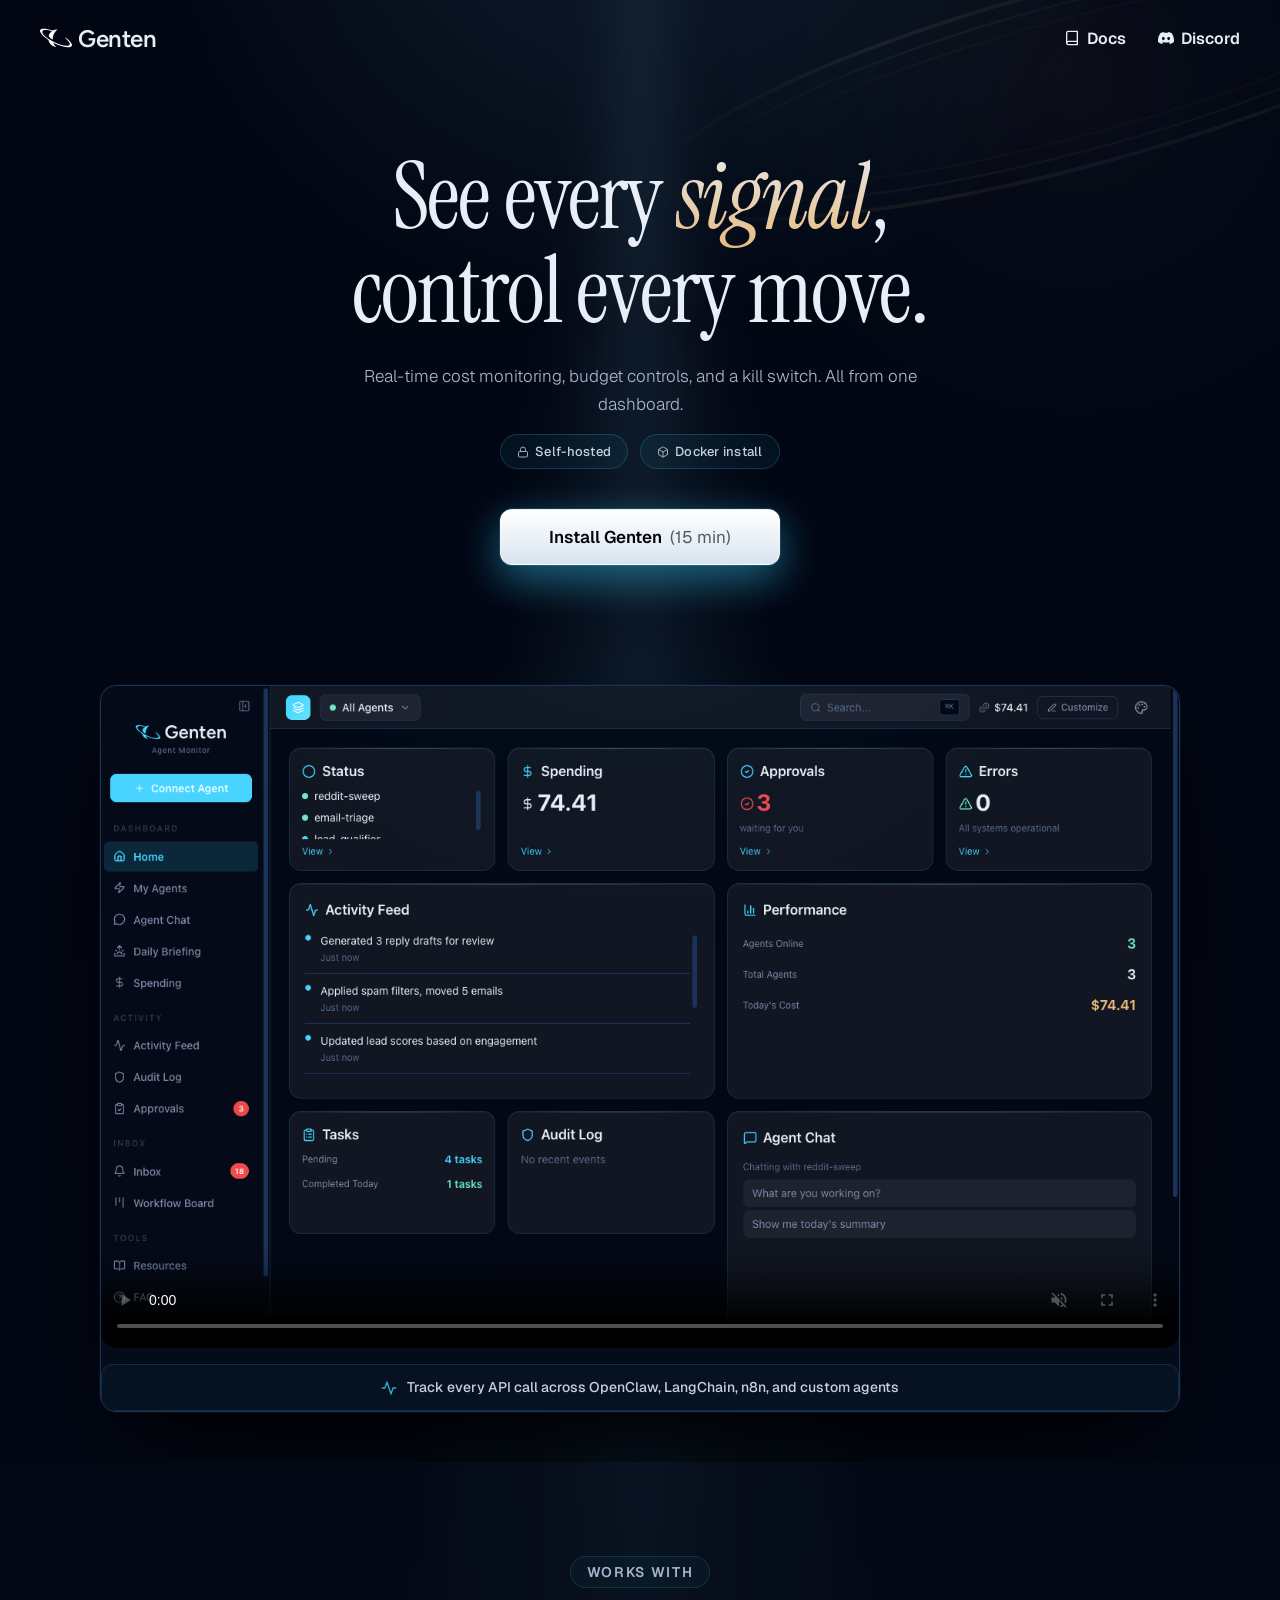
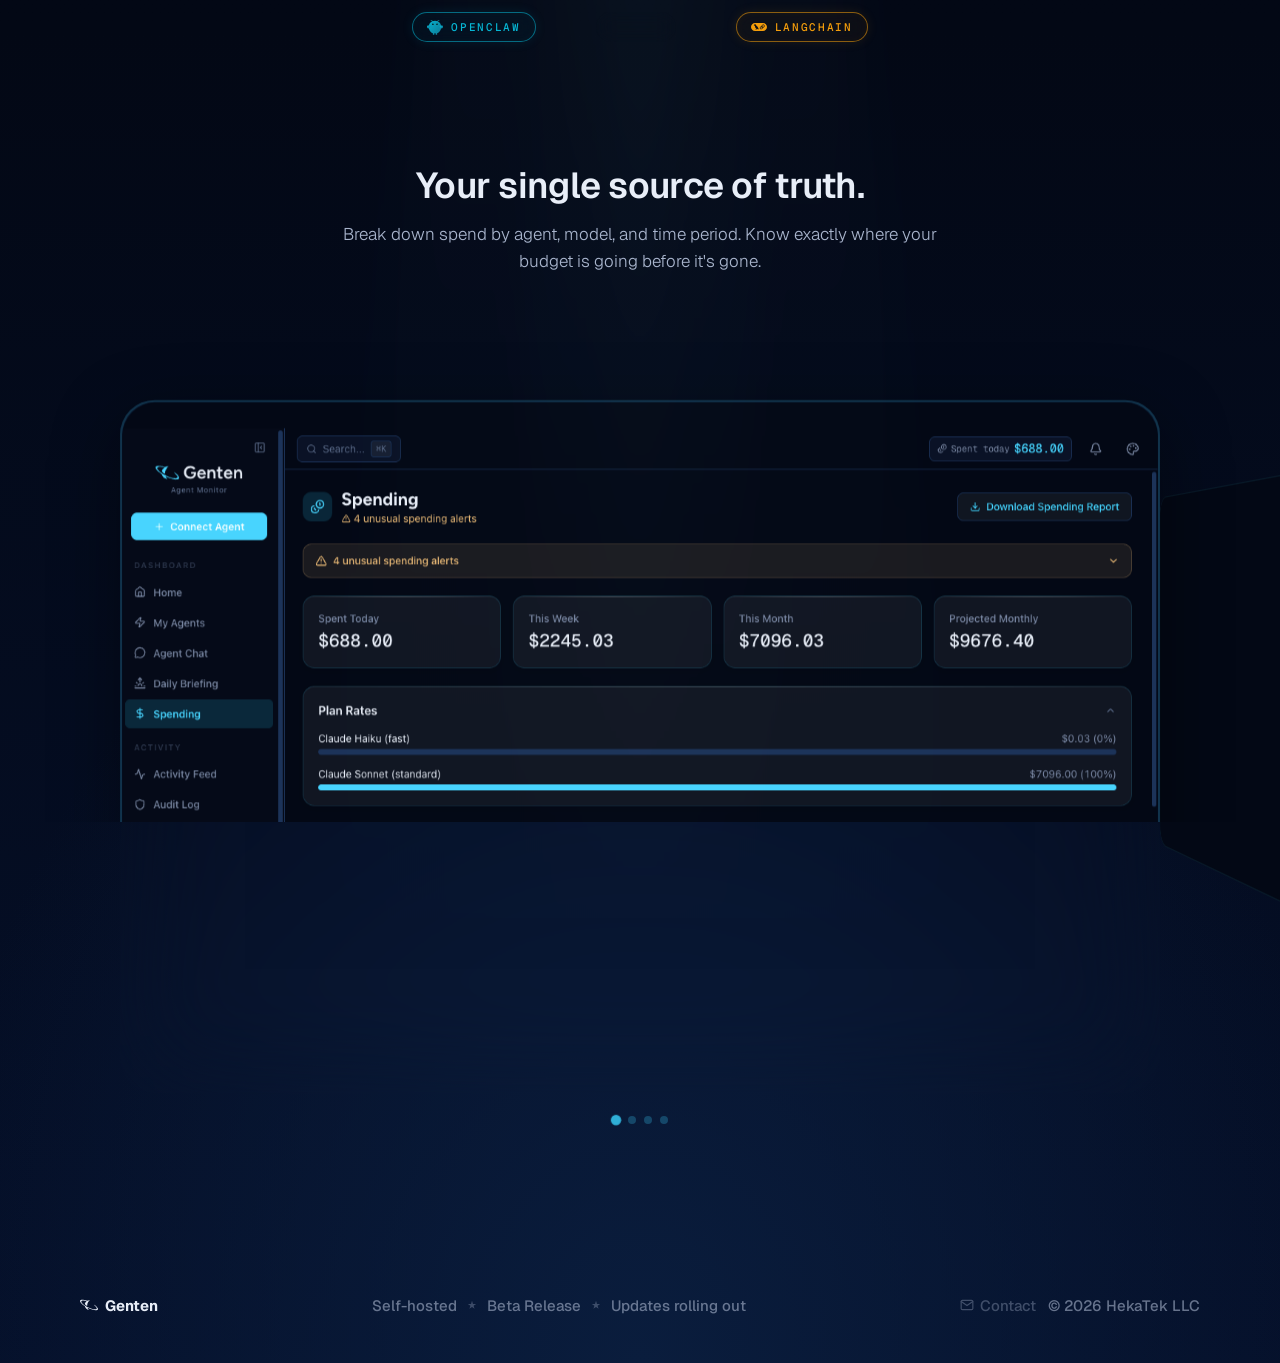
==== commit bb1bcb61: "UI/UX audit improvements: visual hierarchy, CTA optimization, and accessibility - Visual hierarchy: " ====
--- a/index.html
+++ b/index.html
@@ -36,7 +36,20 @@
         display: flex;
         justify-content: center;
         align-items: center;
-        margin: 40px 0 0 0;
+        margin: 40px 0 120px 0;
+        opacity: 0;
+        animation: btnFadeUp 0.6s cubic-bezier(0.22, 1, 0.36, 1) 0.6s forwards;
+      }
+
+      @keyframes btnFadeUp {
+        from {
+          opacity: 0;
+          transform: translateY(24px) scale(0.96);
+        }
+        to {
+          opacity: 1;
+          transform: translateY(0) scale(1);
+        }
       }
 
       .hero-install-btn {
@@ -52,7 +65,7 @@
         border: 1px solid rgba(255, 255, 255, 0.25);
         box-shadow:
           0 0 0 1px rgba(58, 212, 255, 0.15),
-          0 8px 24px rgba(58, 212, 255, 0.2),
+          0 12px 40px rgba(58, 212, 255, 0.35),
           0 16px 48px rgba(58, 212, 255, 0.15),
           inset 0 1px 0 rgba(255, 255, 255, 0.5);
         text-decoration: none;
@@ -70,13 +83,60 @@
         transform: translateY(-2px);
       }
 
-      .hero-proof-text {
+      .hero-install-btn:active {
+        transform: translateY(0) scale(0.98);
+        box-shadow:
+          0 0 0 1px rgba(58, 212, 255, 0.2),
+          0 8px 24px rgba(58, 212, 255, 0.25),
+          0 12px 32px rgba(58, 212, 255, 0.15),
+          inset 0 1px 0 rgba(255, 255, 255, 0.5);
+      }
+
+      .btn-time {
+        opacity: 0.65;
+        font-weight: 400;
+      }
+
+      /* Video caption and progress bar */
+      .video-container {
+        position: relative;
+      }
+
+      .video-caption {
+        display: flex;
+        align-items: center;
+        justify-content: center;
+        gap: 10px;
+        margin-top: 16px;
+        padding: 12px 20px;
+        border-radius: 12px;
+        background: rgba(58, 212, 255, 0.04);
+        border: 1px solid rgba(58, 212, 255, 0.15);
+        backdrop-filter: blur(10px);
+        -webkit-backdrop-filter: blur(10px);
+        font-size: 14px;
+        color: #c8d0e0;
+        font-weight: 500;
         text-align: center;
-        font-size: 13px;
-        color: var(--muted);
-        opacity: 0.75;
-        margin: 12px 0 120px 0;
-        font-weight: 400;
+        line-height: 1.5;
+      }
+
+      .video-caption svg {
+        flex-shrink: 0;
+        color: var(--accent);
+        opacity: 0.8;
+      }
+
+      .video-progress-bar {
+        position: absolute;
+        bottom: 0;
+        left: 0;
+        height: 2px;
+        background: linear-gradient(90deg, var(--accent) 0%, var(--accent-soft) 100%);
+        width: 0%;
+        transition: width 0.1s linear;
+        border-radius: 0 0 0 16px;
+        box-shadow: 0 0 8px rgba(58, 212, 255, 0.6);
       }
 
       /* Mobile responsive styles */
@@ -86,6 +146,15 @@
           font-size: 16px;
           width: 100%;
           max-width: 340px;
+        }
+
+        .video-caption {
+          font-size: 13px;
+          padding: 10px 16px;
+        }
+
+        .hero-badge-row {
+          flex-wrap: wrap;
         }
       }
     </style>
@@ -145,7 +214,7 @@
         class="saturn"
         aria-hidden="true"
         style="
-          opacity: var(--saturn-opacity, 0.1);
+          opacity: var(--saturn-opacity, 0.12);
           transform: scale(var(--saturn-scale, 1));
           transform-origin: top right;
         "
@@ -329,35 +398,61 @@
           Real-time cost monitoring, budget controls, and a kill switch. All
           from one dashboard.
         </p>
+        <div class="hero-badge-row">
+          <span class="hero-proof-badge">
+            <svg width="12" height="12" viewBox="0 0 24 24" fill="none" stroke="currentColor" stroke-width="2" stroke-linecap="round" stroke-linejoin="round">
+              <rect x="3" y="11" width="18" height="11" rx="2" ry="2"></rect>
+              <path d="M7 11V7a5 5 0 0 1 10 0v4"></path>
+            </svg>
+            Self-hosted
+          </span>
+          <span class="hero-proof-badge">
+            <svg width="12" height="12" viewBox="0 0 24 24" fill="none" stroke="currentColor" stroke-width="2" stroke-linecap="round" stroke-linejoin="round">
+              <path d="M21 16V8a2 2 0 0 0-1-1.73l-7-4a2 2 0 0 0-2 0l-7 4A2 2 0 0 0 3 8v8a2 2 0 0 0 1 1.73l7 4a2 2 0 0 0 2 0l7-4A2 2 0 0 0 21 16z"></path>
+              <polyline points="3.27 6.96 12 12.01 20.73 6.96"></polyline>
+              <line x1="12" y1="22.08" x2="12" y2="12"></line>
+            </svg>
+            Docker install
+          </span>
+        </div>
         <div class="hero-cta-container">
           <a href="./install.html" class="hero-install-btn">
-            Install Genten
+            Install Genten&nbsp;&nbsp;<span class="btn-time">(15 min)</span>
           </a>
         </div>
-        <p class="hero-proof-text">Self-hosted • Docker install</p>
 
 
       <!-- Dashboard Section -->
       <section class="dashboard-section">
         <div class="dashboard-wrap">
           <div class="dashboard">
-            <video
-              autoplay
-              muted
-              loop
-              playsinline
-              controls
-              poster="/assets/images/genten-home.png"
-              style="
-                width: 100%;
-                height: auto;
-                display: block;
-                border-radius: 16px;
-              "
-            >
-              <source src="./assets/videos/dashboard.mp4" type="video/mp4">
-              Your browser doesn't support video playback.
-            </video>
+            <div class="video-container">
+              <video
+                id="dashboard-video"
+                autoplay
+                muted
+                loop
+                playsinline
+                controls
+                poster="/assets/images/genten-home.png"
+                style="
+                  width: 100%;
+                  height: auto;
+                  display: block;
+                  border-radius: 16px;
+                "
+              >
+                <source src="./assets/videos/dashboard.mp4" type="video/mp4">
+                Your browser doesn't support video playback.
+              </video>
+              <div class="video-progress-bar"></div>
+            </div>
+            <div class="video-caption">
+              <svg width="16" height="16" viewBox="0 0 24 24" fill="none" stroke="currentColor" stroke-width="2" stroke-linecap="round" stroke-linejoin="round">
+                <polyline points="22 12 18 12 15 21 9 3 6 12 2 12"></polyline>
+              </svg>
+              Track every API call across OpenClaw, LangChain, n8n, and custom agents
+            </div>
           </div>
         </div>
       </section>
@@ -741,13 +836,13 @@
       // Tweakable defaults — host rewrites this block on save
       const TWEAK_DEFAULTS = /*EDITMODE-BEGIN*/ {
         saturnScale: 1,
-        saturnOpacity: 0.25,
+        saturnOpacity: 0.12,
         saturnX: 0,
         saturnY: -2,
         saturnTilt: -15,
         gridSize: 30,
         gridGlow: 1.8,
-        rays: 0.5,
+        rays: 0.28,
         headline: "See every <em>signal</em>,<br/>control every move.",
       } /*EDITMODE-END*/
 
@@ -960,6 +1055,16 @@
       )
 
       document.querySelectorAll(".fade-up").forEach(el => observer.observe(el))
+
+      // Video progress bar
+      const video = document.getElementById('dashboard-video')
+      const progressBar = document.querySelector('.video-progress-bar')
+      if (video && progressBar) {
+        video.addEventListener('timeupdate', () => {
+          const progress = (video.currentTime / video.duration) * 100
+          progressBar.style.width = progress + '%'
+        })
+      }
     </script>
 
     <!-- Component loader for nav and footer -->
--- a/grid-bg.css
+++ b/grid-bg.css
@@ -45,15 +45,15 @@
   transform-origin: 50% 0%;
   /* grid lines only */
   background-image:
-    linear-gradient(to right, var(--grid-line, #3af2ffff) 1.5px, transparent 1.5px),
-    linear-gradient(to bottom, var(--grid-line, #3afcffff) 1.5px, transparent 1.5px);
+    linear-gradient(to right, var(--grid-line, #3af2ffff) 1px, transparent 1px),
+    linear-gradient(to bottom, var(--grid-line, #3afcffff) 1px, transparent 1px);
   background-size:
-    var(--grid-size, 40px) var(--grid-size, 40px),
-    var(--grid-size, 40px) var(--grid-size, 40px);
+    var(--grid-size, 40px) calc(var(--grid-size, 40px) * 0.82),
+    var(--grid-size, 40px) calc(var(--grid-size, 40px) * 0.82);
   /* semicircular horizon fadeout + curved dome falloff */
   mask-image:
     radial-gradient(
-      ellipse 20% 80% at 50% 100%,
+      ellipse 20% 50% at 50% 100%,
       #000 0%,
       #000 20%,
       transparent 60%
--- a/style.css
+++ b/style.css
@@ -4,6 +4,7 @@
   --muted: #a8b4cc;
   --accent: #3ad4ff;
   --accent-soft: #6ae2ff;
+  --accent-decorative: #5a9db8;
   --warm: #e8b875;
   --surface: #0a1226;
   --surface-2: #050a18;
@@ -14,11 +15,11 @@
   --bg-mid: #030815;
   --bg-bot: #05102a;
   --grid-halo: #0a1d3d;
-  --grid-dot: #3ad4ff;
+  --grid-dot: #5a9db8;
   --grid-line: #1a6fb8dd;
   --horizon-glow: #0a2a5add;
-  --ray-color: #3ad4ff;
-  --saturn-ring: #3ad4ff;
+  --ray-color: #5a9db8;
+  --saturn-ring: #5a9db8;
   --btn-primary-bg: linear-gradient(180deg, #fff 0%, #d8e4f0 100%);
   --btn-primary-fg: #02050f;
 }
@@ -477,7 +478,7 @@
   font-size: clamp(48px, 7.2vw, 100px);
   line-height: 1.02;
   letter-spacing: -0.02em;
-  margin: 26px auto 0;
+  margin: 24px auto 0;
   max-width: 14ch;
   text-wrap: balance;
 }
@@ -489,13 +490,43 @@
   -webkit-text-fill-color: transparent;
 }
 .sub {
-  margin: 22px auto 0;
+  margin: 24px auto 0;
   max-width: 52ch;
   font-size: 17px;
   line-height: 1.65;
   color: var(--muted);
   font-weight: 300;
 }
+
+.hero-badge-row {
+  display: flex;
+  align-items: center;
+  justify-content: center;
+  gap: 12px;
+  margin: 16px 0 0 0;
+}
+
+.hero-proof-badge {
+  display: inline-flex;
+  align-items: center;
+  gap: 6px;
+  padding: 8px 16px;
+  border-radius: 999px;
+  background: rgba(58, 212, 255, 0.06);
+  border: 1px solid rgba(58, 212, 255, 0.2);
+  backdrop-filter: blur(10px);
+  -webkit-backdrop-filter: blur(10px);
+  font-size: 13px;
+  color: #c8d0e0;
+  font-weight: 500;
+  letter-spacing: 0.02em;
+}
+
+.hero-proof-badge svg {
+  flex-shrink: 0;
+  opacity: 0.8;
+}
+
 .cta-row {
   margin: 30px auto 0;
   display: inline-flex;
@@ -1119,10 +1150,10 @@
   width: 100%;
   height: 100%;
   border-radius: 16px;
-  background: rgba(3, 8, 21, 0.95);
-  backdrop-filter: blur(20px);
-  -webkit-backdrop-filter: blur(20px);
-  border: 1px solid rgba(58, 212, 255, 0.15);
+  background: rgba(10, 18, 38, 0.85);
+  backdrop-filter: blur(24px);
+  -webkit-backdrop-filter: blur(24px);
+  border: 1px solid rgba(58, 212, 255, 0.18);
   box-shadow:
     0 8px 32px rgba(0, 0, 0, 0.4),
     inset 0 0 20px rgba(58, 212, 255, 0.03);
@@ -1404,9 +1435,16 @@
 }
 
 .frameworks-label {
-  font-size: 13px;
+  display: inline-block;
+  padding: 6px 16px;
+  background: rgba(58, 212, 255, 0.04);
+  border: 1px solid rgba(58, 212, 255, 0.15);
+  border-radius: 999px;
+  backdrop-filter: blur(10px);
+  -webkit-backdrop-filter: blur(10px);
+  font-size: 14px;
   font-weight: 600;
-  letter-spacing: 0.15em;
+  letter-spacing: 0.12em;
   color: var(--muted);
   margin: 0 0 24px;
   text-transform: uppercase;
@@ -1481,18 +1519,22 @@
 
 @media (max-width: 480px) {
   .frameworks-pills {
+    flex-direction: column;
+    gap: 12px;
+  }
+  .framework-pill {
+    justify-content: flex-start;
+    width: 100%;
+    max-width: 240px;
+    margin: 0 auto;
     gap: 8px;
-    flex-wrap: nowrap;
-  }
-  .framework-pill {
-    gap: 5px;
-    padding: 6px 10px;
-    font-size: 9px;
-    letter-spacing: 0.06em;
+    padding: 8px 14px;
+    font-size: 11px;
+    letter-spacing: 0.12em;
   }
   .framework-pill-icon {
-    width: 14px;
-    height: 14px;
+    width: 16px;
+    height: 16px;
   }
 }
 
